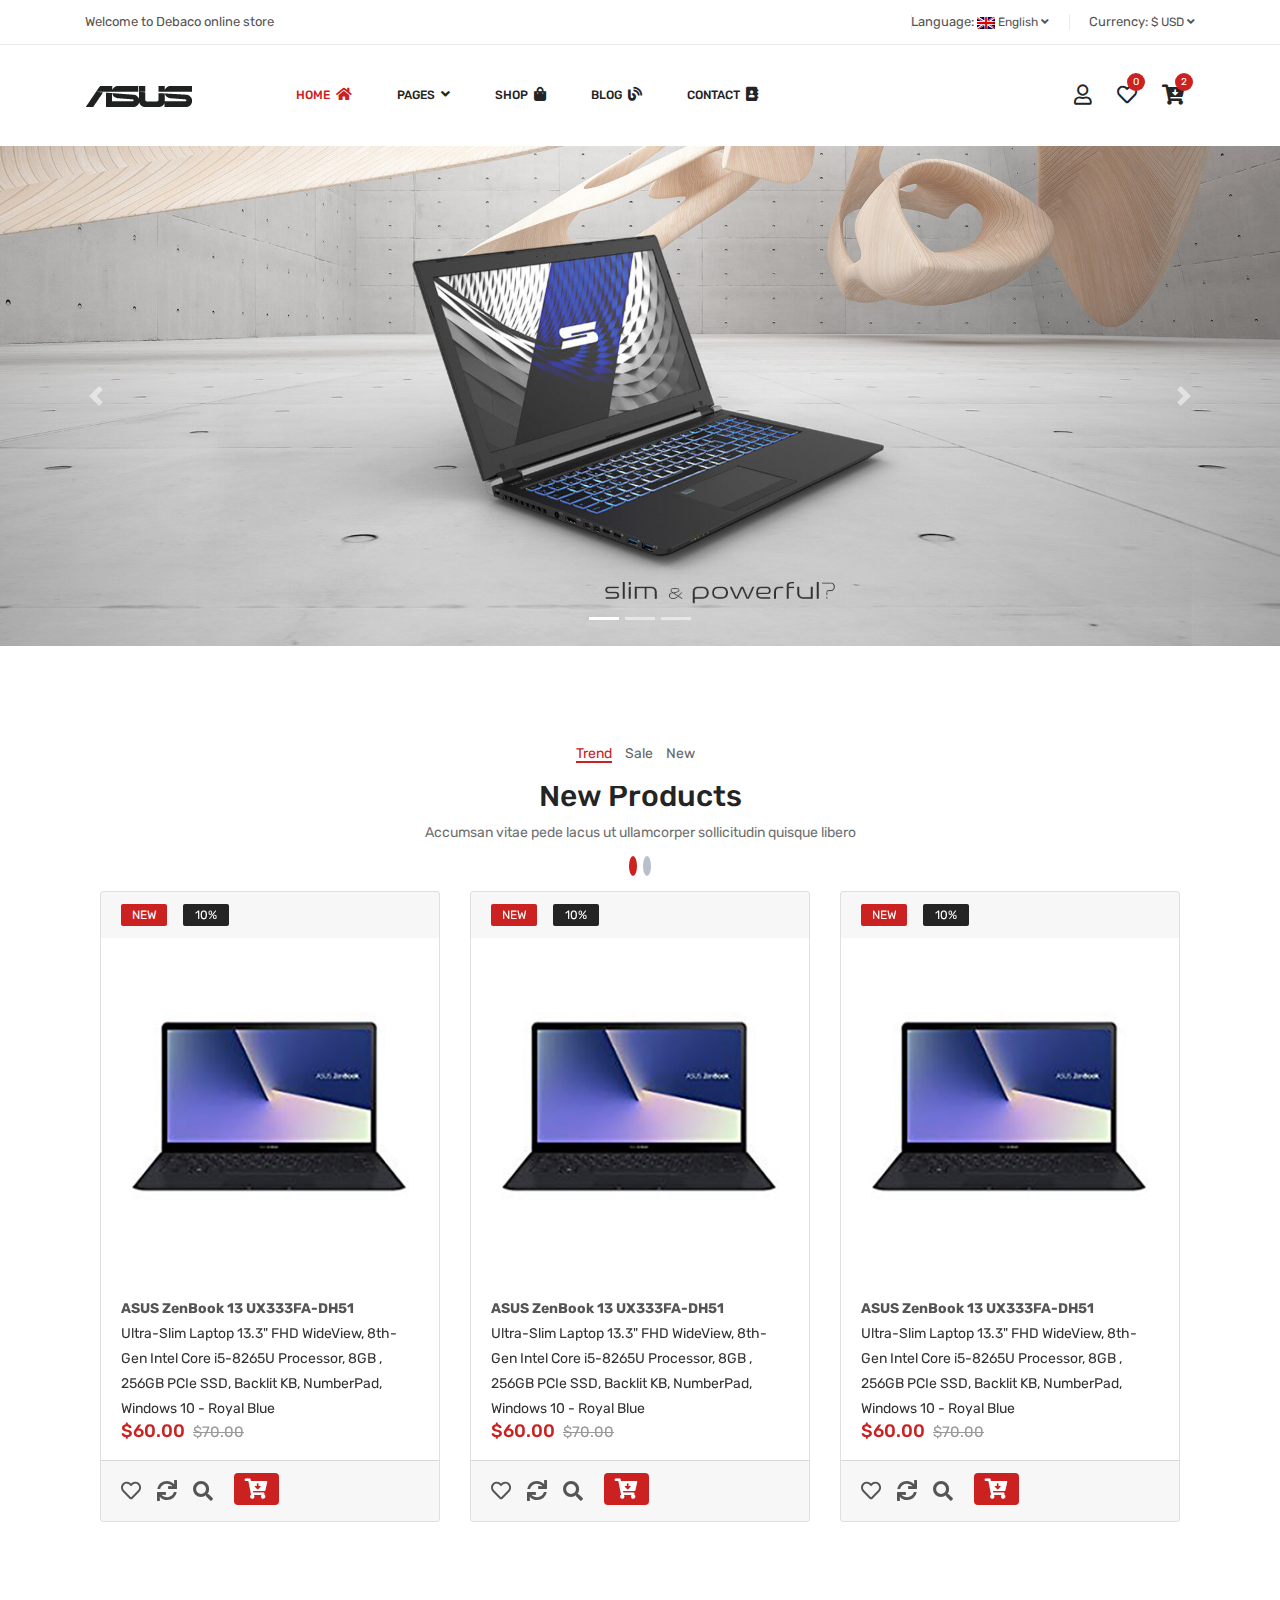
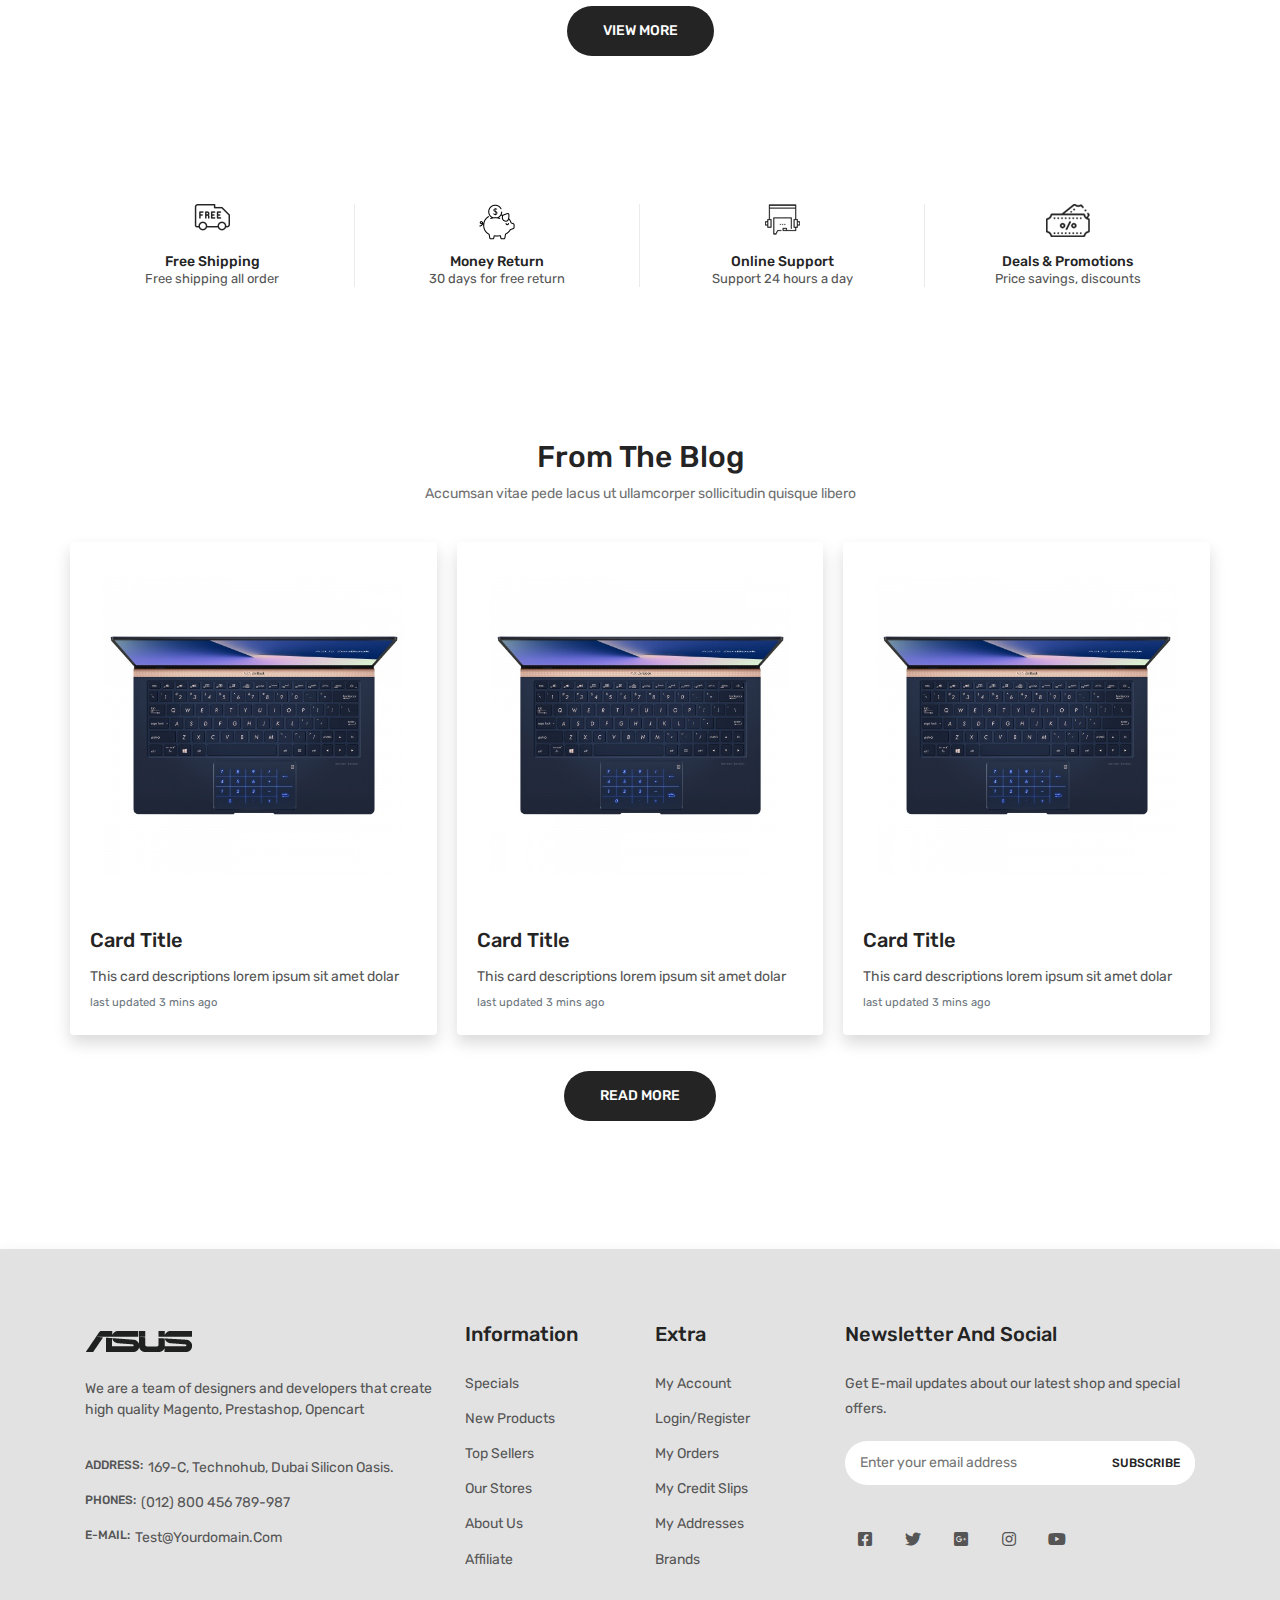
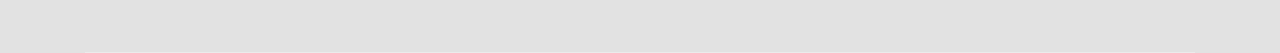
==== index.html @ c9b7e2a7 "app js seliqeye saldim" ====
<!doctype html>
<html lang="en">

<head>
  <!-- Required meta tags -->
  <meta charset="utf-8">
  <meta name="viewport" content="width=device-width, initial-scale=1, shrink-to-fit=no">

  <!-- Google fonts include -->
  <link href="https://fonts.googleapis.com/css?family=Rubik:300,300i,400,400i,700,900" rel="stylesheet">
  <!-- fontawasome -->
  <link rel="stylesheet" href="https://use.fontawesome.com/releases/v5.8.1/css/all.css">
  <!-- Bootstrap CSS -->
  <link rel="stylesheet" href="https://stackpath.bootstrapcdn.com/bootstrap/4.3.1/css/bootstrap.min.css">
  <link rel="stylesheet" href="assets/Animated-Tabs-anitabs/css/anitabs.css">
  <link type="text/css" rel="stylesheet" href="assets/plugin_product_slider/css/lightslider.css" />
  <link type="text/css" rel="stylesheet" href="css/animate.css" />
  <!-- <link type="text/css" rel="stylesheet" href="assets/plugin_product_slider/css/lightslider.min.css" /> -->


  <link rel="stylesheet" href="css/b4productslide.css">
  <link rel="stylesheet" href="css/temp.css">
  <link rel="stylesheet" href="css/style.css">
  <!--[if lt IE 9]>
      <script src="//oss.maxcdn.com/html5shiv/3.7.2/html5shiv.min.js"></script>
      <script src="//oss.maxcdn.com/respond/1.4.2/respond.min.js"></script>
      <![endif]-->
  <title>Laptop</title>
</head>

<body>

  <!-- #region header -->
  <header class="header-area">

    <div class="main-header  d-none  d-lg-block">
      <!-- #region header top start -->
      <div class="header-top ">
        <div class="container">
          <div class="row align-items-center">
            <div class="col-lg-6">
              <div class="welcome-message">
                <p>Welcome to Debaco online store</p>
              </div>
            </div>
            <div class="col-lg-6 text-right">
              <div class="header-top-settings">
                <ul class="nav align-items-center justify-content-end">
                  <li class="language">
                    <span>Language:</span>
                    <img src="assets/img/icon/en.png" alt="flag"> English
                    <i class="fa fa-angle-down"></i>
                    <ul class="dropdown-list">
                      <li><a href="#"><img src="assets/img/icon/en.png" alt="flag"> english</a></li>
                      <li><a href="#"><img src="assets/img/icon/fr.png" alt="flag"> french</a></li>
                    </ul>
                  </li>
                  <li class="curreny-wrap">
                    <span>Currency:</span>
                    $ USD
                    <i class="fa fa-angle-down"></i>
                    <ul class="dropdown-list curreny-list">
                      <li><a href="#">$ usd</a></li>
                      <li><a href="#"> € EURO</a></li>
                    </ul>
                  </li>
                </ul>
              </div>
            </div>
          </div>
        </div>
      </div>
      <!-- #endregion header top end -->

      <!--#region desktop navbar -->
      <div style="z-index:99999;" class="header-main-area  sticky">
        <div class="container">
          <div class="row align-items-center">
            <!-- start logo area -->
            <div class="col-lg-2">
              <div class="logo">
                <a href="index.html">
                  <img src="assets/img/logo/logo.png" alt="">
                </a>
              </div>
            </div>
            <!-- start logo area -->

            <!-- main menu area start -->
            <!-- nav bar -->
            <div class="col-lg-7">
              <div class="main-menu-area">
                <div class="main-menu">
                  <!-- main menu navbar start -->
                  <nav class="desktop-menu">
                    <ul>
                      <li class="active animated bounce delay-1s"><a href="index.html">Home <i
                            class="fa fa-home"></i></a></li>
                      <li class="static "><a href="#">Pages <i class="fa fa-angle-down"></i></a>
                        <ul class="dropdown">
                          <li><a href="cart.html">Cart</a></li>
                          <li><a href="checkout.html">Checkout</a></li>
                          <li><a href="wishlist.html">Wishlist</a></li>
                        </ul>
                      </li>
                      <li class="static "><a href="products.html">Shop <i class="fas fa-shopping-bag"></i></a></li>
                      <li class="static"><a href="index.html">Blog <i class="fa fa-blog"></i></a></li>
                      <li class="static"><a href="index.html">Contact <i class="fas fa-address-book"></i></a></li>
                      
                    </ul>
                  </nav>
                  <!-- main menu navbar end -->
                </div>
              </div>
            </div>
            <!-- nav bar -->
            <!-- main menu area end -->

            <!-- mini cart area start                   user cart wishlist-->
            <div class="col-lg-3 ">
              <div class="header-configure-wrapper">
                <div class="header-configure-area">
                  <ul class="nav justify-content-end">
                    <!-- <li> <a href="#" class="offcanvas-btn"> <i class="lnr lnr-magnifier"></i></a></li> -->
                    <li class="user-hover">
                      <a href="#">
                        <i class="far fa-user"></i>
                      </a>
                      <ul class="dropdown-list">
                        <li><a href="login-register.html">login</a></li>
                        <li><a href="login-register.html">register</a></li>
                        <li><a href="my-account.html">my account</a></li>
                      </ul>
                    </li>
                    <li>
                      <a href="wishlist.html">
                        <i class="far fa-heart"></i>
                        <div class="notification">0</div>
                      </a>
                    </li>
                    <li>
                      <a href="#" data-toggle="modal" data-target="#MiniCard" class="minicart-btn">
                        <i class="fa fa-cart-arrow-down"></i>
                        <div class="notification">2</div>
                      </a>
                    </li>
                  </ul>
                </div>
              </div>
            </div>
            <!-- mini cart area end -->
          </div>
        </div>
      </div>
      <!--#endregion desktop navbar -->
    </div>


    <!--#region mobile navbar responsive -->

    <div class="mobile-header d-lg-none  d-md-block fixed-top">
      <!--mobile header top start -->
      <div class="row align-items-center">
        <div class="col-12 col-sm-12 col-md-12">
          <div class="mobile-main-header">
            <div class="col-6 col-sm-6 col-md-6 mobile-logo">
              <a href="index.html">
                <img src="assets/img/logo/logo.png" alt="Brand Logo">
              </a>
            </div>
            <!-- nav bar -->
            <div id="nav" class="col-12 col-sm-12 col-md-12  pos-a ">
              <div class="main-menu-area">
                <!-- main menu navbar start -->
                <nav class="m-menu">
                  <ul>
                    <li class="active">
                      <div class="row">
                        <div class="col-6 col-sm-6 col-md-6 text-right"><a href="index.html">Home</a></div>
                        <div class="col-6 col-sm-6 col-md-6"><a href="index.html"><i class="fa fa-home"></i></a></div>
                      </div>
                    </li>
                    <li class="static">
                      <div class="row">
                        <div class="col-6 col-sm-6 col-md-6 text-right"><a href="products.html">Shop</a></div>
                        <div class="col-6 col-sm-6 col-md-6"><a href="products.html"><i
                              class="fas fa-shopping-bag"></i></a></div>
                      </div>
                    </li>
                    <li class="static">
                      <div class="row">
                        <div class="col-6 col-sm-6 col-md-6 text-right"><a href="index.html">Blog</a></div>
                        <div class="col-6 col-sm-6 col-md-6"><a href="index.html"><i class="fa fa-blog"></i></a></div>
                      </div>
                    </li>
                    <li class="static">
                      <div class="row">
                        <div class="col-6 col-sm-6 col-md-6 text-right"><a href="index.html">Contact</a></div>
                        <div class="col-6 col-sm-6 col-md-6"><a href="index.html"><i
                              class="fas fa-address-book"></i></a></div>
                      </div>
                    </li>
                    
                  </ul>
                </nav>
                <!-- main menu navbar end -->
              </div>
            </div>
            <!-- nav bar -->
            <!-- main menu area end -->
            <div class="col-6 col-sm-6 col-md-6  justify-content-end mobile-menu-toggler">
              <div class="mini-cart-wrap user-hover">
                <a href="#">
                  <i class="far fa-user"></i>
                </a>
                <ul class="dropdown-list">
                  <li><a href="login-register.html">login</a></li>
                  <li><a href="login-register.html">register</a></li>
                  <li><a href="my-account.html">my account</a></li>
                </ul>
              </div>
              <div class="mini-cart-wrap">
                <a href="wishlist.html">
                  <i class="far fa-heart"></i>
                  <div class="notification">0</div>
                </a>
              </div>
              <div class="mini-cart-wrap">
                <a href="#" data-toggle="modal" data-target="#MiniCard" class="minicart-btn">
                  <i class="fa fa-cart-arrow-down"></i>
                  <div class="notification">2</div>
                </a>
              </div>
              <div class="mobile-menu-btn">
                <div class="bars">
                  <i class="fas fa-bars"></i>
                </div>
              </div>
            </div>
          </div>
        </div>
      </div>
      <!-- mobile header top start -->
    </div>

    <!-- #endregion mobile responsive -->

    <!-- #region Mini Card modal -->
    <div class="modal right fade " id="MiniCard" tabindex="-1" role="dialog" aria-labelledby="myModalLabel2">
      <div class="modal-dialog" role="document">
        <div class="modal-content">

          <div class="modal-header">
            <button type="button" class="close" data-dismiss="modal" aria-label="Close"><span
                aria-hidden="true">&times;</span></button>
          </div>

          <div class="modal-body pt-5 pr-4">
            <div class="minicart-content-box">
              <div class="minicart-item-wrapper">
                <ul>
                  <li class="minicart-item">
                    <div class="minicart-thumb">
                      <a href="product-details.html">
                        <img src="assets/img/product/mini.jpg" alt="product">
                      </a>
                    </div>
                    <div class="minicart-content">
                      <h3 class="product-name">
                        <a href="product-details.html">Dozen White Botanical </a>
                      </h3>
                      <p>
                        <span class="cart-quantity">1 <strong>×</strong></span>
                        <span class="cart-price">$100.00</span>
                      </p>
                    </div>
                    <button class="minicart-remove"><span aria-hidden="true">×</span></button>
                  </li>
                  <li class="minicart-item">
                    <div class="minicart-thumb">
                      <a href="product-details.html">
                        <img src="assets/img/product/mini.jpg" alt="product">
                      </a>
                    </div>
                    <div class="minicart-content">
                      <h3 class="product-name">
                        <a href="product-details.html">Dozen White Botanical </a>
                      </h3>
                      <p>
                        <span class="cart-quantity">1 <strong>×</strong></span>
                        <span class="cart-price">$80.00</span>
                      </p>
                    </div>
                    <button class="minicart-remove"><span aria-hidden="true">×</span></button>
                  </li>
                </ul>
              </div>

              <div class="minicart-pricing-box">
                <ul>
                  <li>
                    <span>sub-total</span>
                    <span><strong>$300.00</strong></span>
                  </li>
                  <li>
                    <span>Eco Tax (-2.00)</span>
                    <span><strong>$10.00</strong></span>
                  </li>
                  <li>
                    <span>VAT (20%)</span>
                    <span><strong>$60.00</strong></span>
                  </li>
                  <li class="total">
                    <span>total</span>
                    <span><strong>$370.00</strong></span>
                  </li>
                </ul>
              </div>

              <div class="minicart-button">
                <a href="cart.html"><i class="fa fa-shopping-cart"></i> view cart</a>
                <a href="cart.html"><i class="fa fa-share"></i> checkout</a>
              </div>
            </div>
          </div>

        </div><!-- modal-content -->
      </div>
    </div>
    <!-- #endregion -->

  </header>
  <!-- #endregion header -->

  <!-- #region main wrapper start -->
  <main>

    <!--#region slider area start -->
    <section class="slider-area">
      <div id="carouselExampleIndicators" class="carousel slide" data-ride="carousel">
        <ol class="carousel-indicators">
          <li data-target="#carouselExampleIndicators" data-slide-to="0" class="active"></li>
          <li data-target="#carouselExampleIndicators" data-slide-to="1"></li>
          <li data-target="#carouselExampleIndicators" data-slide-to="2"></li>
        </ol>
        <div class="carousel-inner">
          <div class=" carousel-item active">
            <img class="img-fluid" src="assets/img/slider/s5.jpg" alt="Laptop">
           
          </div>
          <div class=" carousel-item ">
            <img class="img-fluid" src="assets/img/slider/sr.jpg" alt="Laptop">
           
          </div>
          <div class=" carousel-item">
            <img class="img-fluid" src="assets/img/slider/s23.jpg" alt="Laptop">
            
          </div>
        </div>
        <a class="carousel-control-prev" href="#carouselExampleIndicators" role="button" data-slide="prev">
          <span class="carousel-control-prev-icon" aria-hidden="true"></span>
          <span class="sr-only">Previous</span>
        </a>
        <a class="carousel-control-next" href="#carouselExampleIndicators" role="button" data-slide="next">
          <span class="carousel-control-next-icon" aria-hidden="true"></span>
          <span class="sr-only">Next</span>
        </a>
      </div>
    </section>
    <!--#endregion slider area end -->
   
    <!-- #region banner -->
     <section> 
      
    </section> 
    <!-- endregion banner -->
   
    <!-- section slider -->
     <section>
       
     </section>
    <!-- section slider -->
    
    <!-- #region tab section new trend sales -->
    <section class="section-space pb-0">
      <div class="tabs js-tabs">
        <div class="tabs-nav js-tabs-nav text-center" id="example">
          <ul class="tabs-nav__list">
            <li class="tabs-nav__item js-tabs-item active">
              <a class="tabs-nav__link js-tabs-link" href="#tab-1">Trend</a>
            </li>
            <li class="tabs-nav__item js-tabs-item">
              <a class="tabs-nav__link js-tabs-link" href="#tab-2">Sale</a>
            </li>
            <li class="tabs-nav__item js-tabs-item">
              <a class="tabs-nav__link js-tabs-link" href="#tab-3">New</a>
            </li>
          </ul>
          <span class="tabs-nav__drag js-tabs-drag"></span>
        </div>
        <div class="tabs-content js-tabs-wrap">
          <div class="tab js-tabs-content active" id="tab-1">
            <!--#region trend trending product area start -->
            <section>
              <div class="container cta-100 ">
                <div class="container">
                  <div class="row">
                    <div class="col-12">
                      <div class="section-title text-center mb-5">
                        <h2>New Products</h2>
                        <p>Accumsan vitae pede lacus ut ullamcorper sollicitudin quisque libero</p>
                      </div>
                    </div>
                  </div>
                  <div class="row blog mb-4">
                    <div class="col-md-12">
                      <div id="blogCarousel" class="carousel slide container-blog" data-ride="carousel">
                        <ol class="carousel-indicators">
                          <li data-target="#blogCarousel" data-slide-to="0" class="active"></li>
                          <li data-target="#blogCarousel" data-slide-to="1"></li>
                        </ol>
                        <!-- Carousel items -->
                        <div class="carousel-inner">
                          <div class="carousel-item active">
                            <div class="row">
                              <!-- #region product single  -->
                              <div class="col-lg-4 col-md-6 mb-4">
                                <div class="card h-100">
                                  <div class="card-header border-0 d-flex">
                                    <div class="product-label new mr-3">
                                      <span>new</span>
                                    </div>
                                    <div class="product-label discount">
                                      <span>10%</span>
                                    </div>
                                  </div>
                                  <a href="product-details">
                                    <img src="assets/img/product/large.jpg" alt="laptop" class="card-img-top">
                                  </a>
                                  <div class="card-body">
                                    <div class="product-caption card-text">
                                      <p class="product-name font-weight-bold">
                                        <a href="product-details.html">ASUS ZenBook 13 UX333FA-DH51</a>
                                      </p>
                                      <p class="product-name d-none  d-md-block">
                                        Ultra-Slim Laptop 13.3" FHD WideView, 8th-Gen Intel Core i5-8265U
                                        Processor, 8GB , 256GB PCIe SSD, Backlit KB, NumberPad, Windows 10 -
                                        Royal Blue
                                      </p>
                                      <div class="price-box">
                                        <span class="price-regular">$60.00</span>
                                        <span class="price-old"><del>$70.00</del></span>
                                      </div>
                                    </div>
                                  </div>
                                  <div class="card-footer">
                                    <div class="pro-btns d-flex">
                                      <div class="wish mr-3">
                                        <a href="#"><i class="far  fa-heart"></i></a>
                                      </div>
                                      <div class="compare-prod mr-3">
                                        <a href="#" data-target=".compare" class="minicart-btn openBtn">
                                          <i class="fas fa-sync"></i>
                                        </a>
                                        <a href="#"></a>
                                      </div>
                                      <div class="quickView d-none  d-md-block mr-3">
                                        <a class="showModal open-qv" href="#" data-toggle="modal"
                                          data-target=".quickViewModal"><i class="fas fa-search"></i></a>
                                      </div>
                                      <div class="add-to-card">
                                        <a href="#" data-toggle="modal" data-target="#MiniCard"
                                          class="minicart-btn open-card btn btn-cart2">
                                          <i class="fa fa-cart-arrow-down"></i>
                                        </a>
                                      </div>
                                    </div>
                                  </div>
                                </div>
                              </div>
                              <!-- #endregion product single  -->
                              <!-- #region product single  -->
                              <div class="col-lg-4 col-md-6 mb-4">
                                <div class="card h-100">
                                  <div class="card-header border-0 d-flex">
                                    <div class="product-label new mr-3">
                                      <span>new</span>
                                    </div>
                                    <div class="product-label discount">
                                      <span>10%</span>
                                    </div>
                                  </div>
                                  <a href="product-details">
                                    <img src="assets/img/product/large.jpg" alt="laptop" class="card-img-top">
                                  </a>
                                  <div class="card-body">
                                    <div class="product-caption card-text">
                                      <p class="product-name font-weight-bold">
                                        <a href="product-details.html">ASUS ZenBook 13 UX333FA-DH51</a>
                                      </p>
                                      <p class="product-name d-none  d-md-block">
                                        Ultra-Slim Laptop 13.3" FHD WideView, 8th-Gen Intel Core i5-8265U
                                        Processor, 8GB , 256GB PCIe SSD, Backlit KB, NumberPad, Windows 10 -
                                        Royal Blue
                                      </p>
                                      <div class="price-box">
                                        <span class="price-regular">$60.00</span>
                                        <span class="price-old"><del>$70.00</del></span>
                                      </div>
                                    </div>
                                  </div>
                                  <div class="card-footer">
                                    <div class="pro-btns d-flex">
                                      <div class="wish mr-3">
                                        <a href="#"><i class="far  fa-heart"></i></a>
                                      </div>
                                      <div class="compare-prod mr-3">
                                        <a href="#" data-target=".compare" class="minicart-btn openBtn">
                                          <i class="fas fa-sync"></i>
                                        </a>
                                        <a href="#"></a>
                                      </div>
                                      <div class="quickView d-none  d-md-block mr-3">
                                        <a class="showModal open-qv" href="#" data-toggle="modal"
                                          data-target=".quickViewModal"><i class="fas fa-search"></i></a>
                                      </div>
                                      <div class="add-to-card">
                                        <a href="#" data-toggle="modal" data-target="#MiniCard"
                                          class="minicart-btn open-card btn btn-cart2">
                                          <i class="fa fa-cart-arrow-down"></i>
                                        </a>
                                      </div>
                                    </div>
                                  </div>
                                </div>
                              </div>
                              <!-- #endregion product single  -->
                              <!-- #region product single  -->
                              <div class="col-lg-4 col-md-6 mb-4">
                                <div class="card h-100">
                                  <div class="card-header border-0 d-flex">
                                    <div class="product-label new mr-3">
                                      <span>new</span>
                                    </div>
                                    <div class="product-label discount">
                                      <span>10%</span>
                                    </div>
                                  </div>
                                  <a href="product-details">
                                    <img src="assets/img/product/large.jpg" alt="laptop" class="card-img-top">
                                  </a>
                                  <div class="card-body">
                                    <div class="product-caption card-text">
                                      <p class="product-name font-weight-bold">
                                        <a href="product-details.html">ASUS ZenBook 13 UX333FA-DH51</a>
                                      </p>
                                      <p class="product-name d-none  d-md-block">
                                        Ultra-Slim Laptop 13.3" FHD WideView, 8th-Gen Intel Core i5-8265U
                                        Processor, 8GB , 256GB PCIe SSD, Backlit KB, NumberPad, Windows 10 -
                                        Royal Blue
                                      </p>
                                      <div class="price-box">
                                        <span class="price-regular">$60.00</span>
                                        <span class="price-old"><del>$70.00</del></span>
                                      </div>
                                    </div>
                                  </div>
                                  <div class="card-footer">
                                    <div class="pro-btns d-flex">
                                      <div class="wish mr-3">
                                        <a href="#"><i class="far  fa-heart"></i></a>
                                      </div>
                                      <div class="compare-prod mr-3">
                                        <a href="#" data-target=".compare" class="minicart-btn openBtn">
                                          <i class="fas fa-sync"></i>
                                        </a>
                                        <a href="#"></a>
                                      </div>
                                      <div class="quickView d-none  d-md-block mr-3">
                                        <a class="showModal open-qv" href="#" data-toggle="modal"
                                          data-target=".quickViewModal"><i class="fas fa-search"></i></a>
                                      </div>
                                      <div class="add-to-card">
                                        <a href="#" data-toggle="modal" data-target="#MiniCard"
                                          class="minicart-btn open-card btn btn-cart2">
                                          <i class="fa fa-cart-arrow-down"></i>
                                        </a>
                                      </div>
                                    </div>
                                  </div>
                                </div>
                              </div>
                              <!-- #endregion product single  -->
                            </div>
                            <!--.row-->
                          </div>
                          <!--.item-->
                          <div class="carousel-item ">
                            <div class="row">
                              <!-- #region product single  -->
                              <div class="col-lg-4 col-md-6 mb-4">
                                <div class="card h-100">
                                  <div class="card-header border-0 d-flex">
                                    <div class="product-label new mr-3">
                                      <span>new</span>
                                    </div>
                                    <div class="product-label discount">
                                      <span>10%</span>
                                    </div>
                                  </div>
                                  <a href="product-details">
                                    <img src="assets/img/product/large.jpg" alt="laptop" class="card-img-top">
                                  </a>
                                  <div class="card-body">
                                    <div class="product-caption card-text">
                                      <p class="product-name font-weight-bold">
                                        <a href="product-details.html">ASUS ZenBook 13 UX333FA-DH51</a>
                                      </p>
                                      <p class="product-name d-none  d-md-block">
                                        Ultra-Slim Laptop 13.3" FHD WideView, 8th-Gen Intel Core i5-8265U
                                        Processor, 8GB , 256GB PCIe SSD, Backlit KB, NumberPad, Windows 10 -
                                        Royal Blue
                                      </p>
                                      <div class="price-box">
                                        <span class="price-regular">$60.00</span>
                                        <span class="price-old"><del>$70.00</del></span>
                                      </div>
                                    </div>
                                  </div>
                                  <div class="card-footer">
                                    <div class="pro-btns d-flex">
                                      <div class="wish mr-3">
                                        <a href="#"><i class="far  fa-heart"></i></a>
                                      </div>
                                      <div class="compare-prod mr-3">
                                        <a href="#" data-target=".compare" class="minicart-btn openBtn">
                                          <i class="fas fa-sync"></i>
                                        </a>
                                        <a href="#"></a>
                                      </div>
                                      <div class="quickView d-none  d-md-block mr-3">
                                        <a class="showModal open-qv" href="#" data-toggle="modal"
                                          data-target=".quickViewModal"><i class="fas fa-search"></i></a>
                                      </div>
                                      <div class="add-to-card">
                                        <a href="#" data-toggle="modal" data-target="#MiniCard"
                                          class="minicart-btn open-card btn btn-cart2">
                                          <i class="fa fa-cart-arrow-down"></i>
                                        </a>
                                      </div>
                                    </div>
                                  </div>
                                </div>
                              </div>
                              <!-- #endregion product single  -->
                              <!-- #region product single  -->
                              <div class="col-lg-4 col-md-6 mb-4">
                                <div class="card h-100">
                                  <div class="card-header border-0 d-flex">
                                    <div class="product-label new mr-3">
                                      <span>new</span>
                                    </div>
                                    <div class="product-label discount">
                                      <span>10%</span>
                                    </div>
                                  </div>
                                  <a href="product-details">
                                    <img src="assets/img/product/large.jpg" alt="laptop" class="card-img-top">
                                  </a>
                                  <div class="card-body">
                                    <div class="product-caption card-text">
                                      <p class="product-name font-weight-bold">
                                        <a href="product-details.html">ASUS ZenBook 13 UX333FA-DH51</a>
                                      </p>
                                      <p class="product-name d-none  d-md-block">
                                        Ultra-Slim Laptop 13.3" FHD WideView, 8th-Gen Intel Core i5-8265U
                                        Processor, 8GB , 256GB PCIe SSD, Backlit KB, NumberPad, Windows 10 -
                                        Royal Blue
                                      </p>
                                      <div class="price-box">
                                        <span class="price-regular">$60.00</span>
                                        <span class="price-old"><del>$70.00</del></span>
                                      </div>
                                    </div>
                                  </div>
                                  <div class="card-footer">
                                    <div class="pro-btns d-flex">
                                      <div class="wish mr-3">
                                        <a href="#"><i class="far  fa-heart"></i></a>
                                      </div>
                                      <div class="compare-prod mr-3">
                                        <a href="#" data-target=".compare" class="minicart-btn openBtn">
                                          <i class="fas fa-sync"></i>
                                        </a>
                                        <a href="#"></a>
                                      </div>
                                      <div class="quickView d-none  d-md-block mr-3">
                                        <a class="showModal open-qv" href="#" data-toggle="modal"
                                          data-target=".quickViewModal"><i class="fas fa-search"></i></a>
                                      </div>
                                      <div class="add-to-card">
                                        <a href="#" data-toggle="modal" data-target="#MiniCard"
                                          class="minicart-btn open-card btn btn-cart2">
                                          <i class="fa fa-cart-arrow-down"></i>
                                        </a>
                                      </div>
                                    </div>
                                  </div>
                                </div>
                              </div>
                              <!-- #endregion product single  -->
                              <!-- #region product single  -->
                              <div class="col-lg-4 col-md-6 mb-4">
                                <div class="card h-100">
                                  <div class="card-header border-0 d-flex">
                                    <div class="product-label new mr-3">
                                      <span>new</span>
                                    </div>
                                    <div class="product-label discount">
                                      <span>10%</span>
                                    </div>
                                  </div>
                                  <a href="product-details">
                                    <img src="assets/img/product/large.jpg" alt="laptop" class="card-img-top">
                                  </a>
                                  <div class="card-body">
                                    <div class="product-caption card-text">
                                      <p class="product-name font-weight-bold">
                                        <a href="product-details.html">ASUS ZenBook 13 UX333FA-DH51</a>
                                      </p>
                                      <p class="product-name d-none  d-md-block">
                                        Ultra-Slim Laptop 13.3" FHD WideView, 8th-Gen Intel Core i5-8265U
                                        Processor, 8GB , 256GB PCIe SSD, Backlit KB, NumberPad, Windows 10 -
                                        Royal Blue
                                      </p>
                                      <div class="price-box">
                                        <span class="price-regular">$60.00</span>
                                        <span class="price-old"><del>$70.00</del></span>
                                      </div>
                                    </div>
                                  </div>
                                  <div class="card-footer">
                                    <div class="pro-btns d-flex">
                                      <div class="wish mr-3">
                                        <a href="#"><i class="far  fa-heart"></i></a>
                                      </div>
                                      <div class="compare-prod mr-3">
                                        <a href="#" data-target=".compare" class="minicart-btn openBtn">
                                          <i class="fas fa-sync"></i>
                                        </a>
                                        <a href="#"></a>
                                      </div>
                                      <div class="quickView d-none  d-md-block mr-3">
                                        <a class="showModal open-qv" href="#" data-toggle="modal"
                                          data-target=".quickViewModal"><i class="fas fa-search"></i></a>
                                      </div>
                                      <div class="add-to-card">
                                        <a href="#" data-toggle="modal" data-target="#MiniCard"
                                          class="minicart-btn open-card btn btn-cart2">
                                          <i class="fa fa-cart-arrow-down"></i>
                                        </a>
                                      </div>
                                    </div>
                                  </div>
                                </div>
                              </div>
                              <!-- #endregion product single  -->
                            </div>
                            <!--.row-->
                          </div>
                          <!--.item-->
                        </div>
                        <!--.carousel-inner-->
                      </div>
                      <!--.Carousel-->
                    </div>
                  </div>
                  <div class="row justify-content-center  mb-5">
                    <a href="products.html" class="btn-hero" tabindex="0">view more</a>
                  </div>
                </div>
              </div>
            </section>
            <!-- #endregion trend  product area start -->
          </div>
          <div class="tab js-tabs-content" id="tab-2">
            <!--#region SALE product area start -->
            <section>
              <div class="container cta-100 ">
                <div class="container">
                  <div class="row">
                    <div class="col-12">
                      <div class="section-title text-center mb-5">
                        <h2>New Products</h2>
                        <p>Accumsan vitae pede lacus ut ullamcorper sollicitudin quisque libero</p>
                      </div>
                    </div>
                  </div>
                  <div class="row">
                      <!-- #region product single  -->
                      <div class="col-lg-4 col-md-6 mb-4">
                        <div class="card h-100">
                          <div class="card-header border-0 d-flex">
                            <div class="product-label new mr-3">
                              <span>new</span>
                            </div>
                            <div class="product-label discount">
                              <span>10%</span>
                            </div>
                          </div>
                          <a href="product-details">
                            <img src="assets/img/product/large.jpg" alt="laptop" class="card-img-top">
                          </a>
                          <div class="card-body">
                            <div class="product-caption card-text">
                              <p class="product-name font-weight-bold">
                                <a href="product-details.html">ASUS ZenBook 13 UX333FA-DH51</a>
                              </p>
                              <p class="product-name d-none  d-md-block">
                                Ultra-Slim Laptop 13.3" FHD WideView, 8th-Gen Intel Core i5-8265U
                                Processor, 8GB , 256GB PCIe SSD, Backlit KB, NumberPad, Windows 10 -
                                Royal Blue
                              </p>
                              <div class="price-box">
                                <span class="price-regular">$60.00</span>
                                <span class="price-old"><del>$70.00</del></span>
                              </div>
                            </div>
                          </div>
                          <div class="card-footer">
                            <div class="pro-btns d-flex">
                              <div class="wish mr-3">
                                <a href="#"><i class="far  fa-heart"></i></a>
                              </div>
                              <div class="compare-prod mr-3">
                                <a href="#" data-target=".compare" class="minicart-btn openBtn">
                                  <i class="fas fa-sync"></i>
                                </a>
                                <a href="#"></a>
                              </div>
                              <div class="quickView d-none  d-md-block mr-3">
                                <a class="showModal open-qv" href="#" data-toggle="modal"
                                  data-target=".quickViewModal"><i class="fas fa-search"></i></a>
                              </div>
                              <div class="add-to-card">
                                <a href="#" data-toggle="modal" data-target="#MiniCard"
                                  class="minicart-btn open-card btn btn-cart2">
                                  <i class="fa fa-cart-arrow-down"></i>
                                </a>
                              </div>
                            </div>
                          </div>
                        </div>
                      </div>
                      <!-- #endregion product single  -->
                      <!-- #region product single  -->
                      <div class="col-lg-4 col-md-6 mb-4">
                        <div class="card h-100">
                          <div class="card-header border-0 d-flex">
                            <div class="product-label new mr-3">
                              <span>new</span>
                            </div>
                            <div class="product-label discount">
                              <span>10%</span>
                            </div>
                          </div>
                          <a href="product-details">
                            <img src="assets/img/product/large.jpg" alt="laptop" class="card-img-top">
                          </a>
                          <div class="card-body">
                            <div class="product-caption card-text">
                              <p class="product-name font-weight-bold">
                                <a href="product-details.html">ASUS ZenBook 13 UX333FA-DH51</a>
                              </p>
                              <p class="product-name d-none  d-md-block">
                                Ultra-Slim Laptop 13.3" FHD WideView, 8th-Gen Intel Core i5-8265U
                                Processor, 8GB , 256GB PCIe SSD, Backlit KB, NumberPad, Windows 10 -
                                Royal Blue
                              </p>
                              <div class="price-box">
                                <span class="price-regular">$60.00</span>
                                <span class="price-old"><del>$70.00</del></span>
                              </div>
                            </div>
                          </div>
                          <div class="card-footer">
                            <div class="pro-btns d-flex">
                              <div class="wish mr-3">
                                <a href="#"><i class="far  fa-heart"></i></a>
                              </div>
                              <div class="compare-prod mr-3">
                                <a href="#" data-target=".compare" class="minicart-btn openBtn">
                                  <i class="fas fa-sync"></i>
                                </a>
                                <a href="#"></a>
                              </div>
                              <div class="quickView d-none  d-md-block mr-3">
                                <a class="showModal open-qv" href="#" data-toggle="modal"
                                  data-target=".quickViewModal"><i class="fas fa-search"></i></a>
                              </div>
                              <div class="add-to-card">
                                <a href="#" data-toggle="modal" data-target="#MiniCard"
                                  class="minicart-btn open-card btn btn-cart2">
                                  <i class="fa fa-cart-arrow-down"></i>
                                </a>
                              </div>
                            </div>
                          </div>
                        </div>
                      </div>
                      <!-- #endregion product single  -->
                      <!-- #region product single  -->
                      <div class="col-lg-4 col-md-6 mb-4">
                        <div class="card h-100">
                          <div class="card-header border-0 d-flex">
                            <div class="product-label new mr-3">
                              <span>new</span>
                            </div>
                            <div class="product-label discount">
                              <span>10%</span>
                            </div>
                          </div>
                          <a href="product-details">
                            <img src="assets/img/product/large.jpg" alt="laptop" class="card-img-top">
                          </a>
                          <div class="card-body">
                            <div class="product-caption card-text">
                              <p class="product-name font-weight-bold">
                                <a href="product-details.html">ASUS ZenBook 13 UX333FA-DH51</a>
                              </p>
                              <p class="product-name d-none  d-md-block">
                                Ultra-Slim Laptop 13.3" FHD WideView, 8th-Gen Intel Core i5-8265U
                                Processor, 8GB , 256GB PCIe SSD, Backlit KB, NumberPad, Windows 10 -
                                Royal Blue
                              </p>
                              <div class="price-box">
                                <span class="price-regular">$60.00</span>
                                <span class="price-old"><del>$70.00</del></span>
                              </div>
                            </div>
                          </div>
                          <div class="card-footer">
                            <div class="pro-btns d-flex">
                              <div class="wish mr-3">
                                <a href="#"><i class="far  fa-heart"></i></a>
                              </div>
                              <div class="compare-prod mr-3">
                                <a href="#" data-target=".compare" class="minicart-btn openBtn">
                                  <i class="fas fa-sync"></i>
                                </a>
                                <a href="#"></a>
                              </div>
                              <div class="quickView d-none  d-md-block mr-3">
                                <a class="showModal open-qv" href="#" data-toggle="modal"
                                  data-target=".quickViewModal"><i class="fas fa-search"></i></a>
                              </div>
                              <div class="add-to-card">
                                <a href="#" data-toggle="modal" data-target="#MiniCard"
                                  class="minicart-btn open-card btn btn-cart2">
                                  <i class="fa fa-cart-arrow-down"></i>
                                </a>
                              </div>
                            </div>
                          </div>
                        </div>
                      </div>
                      <!-- #endregion product single  -->
                    </div>
                    <div class="row justify-content-center mt-5  mb-5">
                      <a href="products.html" class="btn-hero" tabindex="0">view more</a>
                    </div>
                </div>
              </div>
            </section>
            <!-- #endregion SALE product area start -->
          </div>
          <div class="tab js-tabs-content" id="tab-3">
            <!-- NEW product area start -->
            <section>
              <div class="container cta-100 ">
                <div class="container">
                  <div class="row">
                    <div class="col-12">
                      <div class="section-title text-center mb-5">
                        <h2>New Products</h2>
                        <p>Accumsan vitae pede lacus ut ullamcorper sollicitudin quisque libero</p>
                      </div>
                    </div>
                  </div>
                  <div class="row">
                      <!-- #region product single  -->
                      <div class="col-lg-4 col-md-6 mb-4">
                        <div class="card h-100">
                          <div class="card-header border-0 d-flex">
                            <div class="product-label new mr-3">
                              <span>new</span>
                            </div>
                            <div class="product-label discount">
                              <span>10%</span>
                            </div>
                          </div>
                          <a href="product-details">
                            <img src="assets/img/product/large.jpg" alt="laptop" class="card-img-top">
                          </a>
                          <div class="card-body">
                            <div class="product-caption card-text">
                              <p class="product-name font-weight-bold">
                                <a href="product-details.html">ASUS ZenBook 13 UX333FA-DH51</a>
                              </p>
                              <p class="product-name d-none  d-md-block">
                                Ultra-Slim Laptop 13.3" FHD WideView, 8th-Gen Intel Core i5-8265U
                                Processor, 8GB , 256GB PCIe SSD, Backlit KB, NumberPad, Windows 10 -
                                Royal Blue
                              </p>
                              <div class="price-box">
                                <span class="price-regular">$60.00</span>
                                <span class="price-old"><del>$70.00</del></span>
                              </div>
                            </div>
                          </div>
                          <div class="card-footer">
                            <div class="pro-btns d-flex">
                              <div class="wish mr-3">
                                <a href="#"><i class="far  fa-heart"></i></a>
                              </div>
                              <div class="compare-prod mr-3">
                                <a href="#" data-target=".compare" class="minicart-btn openBtn">
                                  <i class="fas fa-sync"></i>
                                </a>
                                <a href="#"></a>
                              </div>
                              <div class="quickView d-none  d-md-block mr-3">
                                <a class="showModal open-qv" href="#" data-toggle="modal"
                                  data-target=".quickViewModal"><i class="fas fa-search"></i></a>
                              </div>
                              <div class="add-to-card">
                                <a href="#" data-toggle="modal" data-target="#MiniCard"
                                  class="minicart-btn open-card btn btn-cart2">
                                  <i class="fa fa-cart-arrow-down"></i>
                                </a>
                              </div>
                            </div>
                          </div>
                        </div>
                      </div>
                      <!-- #endregion product single  -->
                      <!-- #region product single  -->
                      <div class="col-lg-4 col-md-6 mb-4">
                        <div class="card h-100">
                          <div class="card-header border-0 d-flex">
                            <div class="product-label new mr-3">
                              <span>new</span>
                            </div>
                            <div class="product-label discount">
                              <span>10%</span>
                            </div>
                          </div>
                          <a href="product-details">
                            <img src="assets/img/product/large.jpg" alt="laptop" class="card-img-top">
                          </a>
                          <div class="card-body">
                            <div class="product-caption card-text">
                              <p class="product-name font-weight-bold">
                                <a href="product-details.html">ASUS ZenBook 13 UX333FA-DH51</a>
                              </p>
                              <p class="product-name d-none  d-md-block">
                                Ultra-Slim Laptop 13.3" FHD WideView, 8th-Gen Intel Core i5-8265U
                                Processor, 8GB , 256GB PCIe SSD, Backlit KB, NumberPad, Windows 10 -
                                Royal Blue
                              </p>
                              <div class="price-box">
                                <span class="price-regular">$60.00</span>
                                <span class="price-old"><del>$70.00</del></span>
                              </div>
                            </div>
                          </div>
                          <div class="card-footer">
                            <div class="pro-btns d-flex">
                              <div class="wish mr-3">
                                <a href="#"><i class="far  fa-heart"></i></a>
                              </div>
                              <div class="compare-prod mr-3">
                                <a href="#" data-target=".compare" class="minicart-btn openBtn">
                                  <i class="fas fa-sync"></i>
                                </a>
                                <a href="#"></a>
                              </div>
                              <div class="quickView d-none  d-md-block mr-3">
                                <a class="showModal open-qv" href="#" data-toggle="modal"
                                  data-target=".quickViewModal"><i class="fas fa-search"></i></a>
                              </div>
                              <div class="add-to-card">
                                <a href="#" data-toggle="modal" data-target="#MiniCard"
                                  class="minicart-btn open-card btn btn-cart2">
                                  <i class="fa fa-cart-arrow-down"></i>
                                </a>
                              </div>
                            </div>
                          </div>
                        </div>
                      </div>
                      <!-- #endregion product single  -->
                      <!-- #region product single  -->
                      <div class="col-lg-4 col-md-6 mb-4">
                        <div class="card h-100">
                          <div class="card-header border-0 d-flex">
                            <div class="product-label new mr-3">
                              <span>new</span>
                            </div>
                            <div class="product-label discount">
                              <span>10%</span>
                            </div>
                          </div>
                          <a href="product-details">
                            <img src="assets/img/product/large.jpg" alt="laptop" class="card-img-top">
                          </a>
                          <div class="card-body">
                            <div class="product-caption card-text">
                              <p class="product-name font-weight-bold">
                                <a href="product-details.html">ASUS ZenBook 13 UX333FA-DH51</a>
                              </p>
                              <p class="product-name d-none  d-md-block">
                                Ultra-Slim Laptop 13.3" FHD WideView, 8th-Gen Intel Core i5-8265U
                                Processor, 8GB , 256GB PCIe SSD, Backlit KB, NumberPad, Windows 10 -
                                Royal Blue
                              </p>
                              <div class="price-box">
                                <span class="price-regular">$60.00</span>
                                <span class="price-old"><del>$70.00</del></span>
                              </div>
                            </div>
                          </div>
                          <div class="card-footer">
                            <div class="pro-btns d-flex">
                              <div class="wish mr-3">
                                <a href="#"><i class="far  fa-heart"></i></a>
                              </div>
                              <div class="compare-prod mr-3">
                                <a href="#" data-target=".compare" class="minicart-btn openBtn">
                                  <i class="fas fa-sync"></i>
                                </a>
                                <a href="#"></a>
                              </div>
                              <div class="quickView d-none  d-md-block mr-3">
                                <a class="showModal open-qv" href="#" data-toggle="modal"
                                  data-target=".quickViewModal"><i class="fas fa-search"></i></a>
                              </div>
                              <div class="add-to-card">
                                <a href="#" data-toggle="modal" data-target="#MiniCard"
                                  class="minicart-btn open-card btn btn-cart2">
                                  <i class="fa fa-cart-arrow-down"></i>
                                </a>
                              </div>
                            </div>
                          </div>
                        </div>
                      </div>
                      <!-- #endregion product single  -->
                    </div>
                    <div class="row justify-content-center mt-5  mb-5">
                      <a href="products.html" class="btn-hero" tabindex="0">view more</a>
                    </div>
                </div>
              </div>
            </section>
            <!-- NEW product area start -->
          </div>
        </div>
      </div>
      <!-- #region Quick view modal start -->
      <div class="modal section-space fade quickViewModal" tabindex="-1" role="dialog"
        aria-labelledby="myLargeModalLabel" aria-hidden="true">
        <div style="max-width: 1520px;" class="modal-dialog modal-lg">
          <div class="modal-content p-5">
            <div class="modal-header border-0">
              <button type="button" class="close" data-dismiss="modal" aria-label="Close">
                <span aria-hidden="true">&times;</span>
              </button>
            </div>
            <div class="modal-body">
              <div class="container-fluid">
                <div class="row">
                  <!-- Quick view product slider -->
                  <div class="col-lg-6">
                    <ul id="imageGallery">
                      <li data-thumb="assets/img/product/ASUS_ZenBook_13_UX333/az131.jpg"
                        data-src="assets/img/product/ASUS_ZenBook_13_UX333/az131.jpg">
                        <img src="assets/img/product/ASUS_ZenBook_13_UX333/az131.jpg" alt="laptop">
                      </li>
                      <li data-thumb="assets/img/product/ASUS_ZenBook_13_UX333/az132.jpg"
                        data-src="assets/img/product/ASUS_ZenBook_13_UX333/az132l.jpg">
                        <img src="assets/img/product/ASUS_ZenBook_13_UX333/az132l.jpg" alt="laptop">
                      </li>
                      <li data-thumb="assets/img/product/ASUS_ZenBook_13_UX333/az133.jpg"
                        data-src="assets/img/product/ASUS_ZenBook_13_UX333/az133l.jpg">
                        <img src="assets/img/product/ASUS_ZenBook_13_UX333/az133l.jpg" alt="laptop">
                      </li>
                    </ul>
                  </div>
                  <!-- Quick view product slider -->
                  <!-- Quick view Product Details -->
                  <div class="col-lg-5">
                    <div class="product-details-des quick-details">
                      <div class="manufacturer-name">
                        <a href="product-details.html">HasTech</a>
                      </div>
                      <h3 class="product-name pt-3 pb-3">ASUS ZenBook 13 UX333FA-DH51</h3>
                      <h3 class="product-name pt-3 pb-3">
                        Ultra-Slim Laptop 13.3" FHD WideView, 8th-Gen Intel Core i5-8265U Processor,
                        8GB , 256GB PCIe SSD, Backlit KB, NumberPad, Windows 10 - Royal Blue

                      </h3>
                      <ul>

                        <li style="list-style: disc;">
                          <p class="pro-desc">13.3-Inch wide-view Full-HD nano-edge bezel display
                            with a 95% screen-to-body ratio</p>
                        </li>
                        <li style="list-style: disc;">
                          <p class="pro-desc">Exclusive dual-function touchpad: a touchpad with
                            switchable numeric keypad</p>
                        </li style="list-style: disc;">
                        <li style="list-style: disc;">
                          <p class="pro-desc">Exclusive ErgoLift design, optimized cooling system
                            and enhanced audio performance</p>
                        </li>
                        <li style="list-style: disc;">
                          <p class="pro-desc">Latest 8th generation Intel Core i5-8265U Quad Core
                            Processor</p>
                        </li>
                        <li style="list-style: disc;">
                          <p class="pro-desc">Fast storage and memory featuring 256GB PCIe NVMe
                            SSD with 8GB LPDDR3 RAM</p>
                        </li>
                        <li style="list-style: disc;">
                          <p class="pro-desc">Built-in IR camera for facial recognition sign in
                            with Windows Hello</p>
                        </li>
                        <li style="list-style: disc;">
                          <p class="pro-desc">DMI/USB Type C, Gigabit-class 802.11ac Wi-Fi,
                            Bluetooth 5.0 and Micro SD card reader</p>
                        </li>
                        <li style="list-style: disc;">
                          <p class="pro-desc">Sleek and lightweight at 2.6 lbs for comfortable
                            portability</p>
                        </li>
                        <li style="list-style: disc;">
                          <p class="pro-desc">TPM Security and MIL-STD 810G military standard for
                            reliability and durability</p>
                        </li>
                        <li style="list-style: disc;">
                          <p class="pro-desc">Carry sleeve and USB3.0 to RJ45 cable included</p>
                        </li>
                      </ul>
                    </div>
                  </div>
                  <!-- Quick view Product Details -->
                </div>
              </div>
            </div>
            <div class="modal-footer">
              <div class="price-box">
                <span class="price-regular">$70.00</span>
                <span class="price-old"><del>$90.00</del></span>
              </div>
              <div class="quantity-cart-box d-flex align-items-center">
                <div class="action_link">
                  <!-- <a class="btn btn-cart2" href="#">Add to cart</a> -->
                  <a style="background-color: #555;" href="product-details.html" class="minicart-btn  btn btn-cart2">
                    Product Details More
                  </a>
                  <a href="card.html" class="minicart-btn  btn btn-cart2">
                    Add to cart
                  </a>
                </div>
              </div>
              <div class="useful-links">
                <a href="#" data-target=".compare" class="minicart-btn">
                  <i class="fas fa-sync"></i>compare
                </a>
                <!-- <a href="#" data-toggle="tooltip" title="" data-original-title="Compare"><i
                  class="fas fa-sync"></i>compare</a> -->
                <a href="#" data-toggle="tooltip" title="" data-original-title="Wishlist"><i
                    class="far fa-heart"></i>wishlist</a>
              </div>
            </div>
          </div>
        </div>
      </div>
      <!-- #endregion  Quick view modal end -->
      <!-- <div class="animated bounce delay-2s">Example</div> -->
    </section>
    <!-- #endregion tab section new trend sales -->
   

    <!-- #region service policy start -->
    <section class="service-policy-area section-space ">
      <div class="container">
        <div class="row">
          <div class="col-md-3 col-sm-6">
            <!-- start policy single item -->
            <div class="service-policy-item">
              <div class="icons">
                <img src="assets/img/icon/free_shipping.png" alt="">
              </div>
              <h5>free shipping</h5>
              <p>Free shipping all order</p>
            </div>
            <!-- end policy single item -->
          </div>
          <div class="col-md-3 col-sm-6">
            <!-- start policy single item -->
            <div class="service-policy-item">
              <div class="icons">
                <img src="assets/img/icon/money_back.png" alt="">
              </div>
              <h5>Money Return</h5>
              <p>30 days for free return</p>
            </div>
            <!-- end policy single item -->
          </div>
          <div class="col-md-3 col-sm-6">
            <!-- start policy single item -->
            <div class="service-policy-item">
              <div class="icons">
                <img src="assets/img/icon/support247.png" alt="">
              </div>
              <h5>Online Support</h5>
              <p>Support 24 hours a day</p>
            </div>
            <!-- end policy single item -->
          </div>
          <div class="col-md-3 col-sm-6">
            <!-- start policy single item -->
            <div class="service-policy-item">
              <div class="icons">
                <img src="assets/img/icon/promotions.png" alt="">
              </div>
              <h5>Deals & Promotions</h5>
              <p>Price savings, discounts</p>
            </div>
            <!-- end policy single item -->
          </div>
        </div>
      </div>
    </section>
    <!--#endregion service policy end -->

    
    <!-- #region blog -->
    <section class="section-space" >
      <div class="container">
        <!-- #region section title -->
        <div class="row">
          <div class="col-12">
            <div class="section-title text-center">
              <h2>From The Blog</h2>
              <p>Accumsan vitae pede lacus ut ullamcorper sollicitudin quisque libero</p>
            </div>
          </div>
        </div>
        <!-- #endregion section title -->

        <!-- #region section content -->
        <div class="row">
          <div class="card-columns">
            <!-- #region blog single card -->
            <div class="card shadow border-0">
              <img src="assets/img/product/ASUS_ZenBook_13_UX333/az133l.jpg" alt="Card image cap">
              <div class="card-body">
                <h5 class="card-title">Card Title</h5>
                <p class="card-text">This card descriptions lorem ipsum sit amet dolar </p>
                <p class="card-text"><small class="text-muted">last updated 3 mins ago</small></p>
              </div>
            </div>
            <!-- #endregion blog single card -->

            <!-- #region blog single card -->
            <div class="card shadow border-0">
              <img src="assets/img/product/ASUS_ZenBook_13_UX333/az133l.jpg" alt="Card image cap">
              <div class="card-body">
                <h5 class="card-title">Card Title</h5>
                <p class="card-text">This card descriptions lorem ipsum sit amet dolar </p>
                <p class="card-text"><small class="text-muted">last updated 3 mins ago</small></p>
              </div>
            </div>
            <!-- #endregion blog single card -->

            <!-- #region blog single card -->
            <div class="card shadow border-0">
              <img src="assets/img/product/ASUS_ZenBook_13_UX333/az133l.jpg" alt="Card image cap">
              <div class="card-body">
                <h5 class="card-title">Card Title</h5>
                <p class="card-text">This card descriptions lorem ipsum sit amet dolar </p>
                <p class="card-text"><small class="text-muted">last updated 3 mins ago</small></p>
              </div>
            </div>
            <!-- #endregion blog single card -->
          </div>
        </div>
        <!-- #endregion section content -->

        <!-- #region section button readmore -->
        <div class="row justify-content-center mt-4 mb-5">
          <a href="blog.html" class="btn-hero" tabindex="0">read more</a>
        </div>
        <!-- #endregion section button readmore -->

      </div>
    </section>
    <!-- #endregion blog -->


  </main>
  <!--#endregion main wrapper start -->

  <!--  #region footer -->
  <footer style="background-color: rgb(15, 14, 14,0.1234);" class="footer-wrapper shadow  common-bg">

    <!-- footer widget area start -->
    <div class="footer-widget-area">
        <div class="container">
            <div class="footer-widget-inner section-space">
                <div class="row mbn-30">
                    <!-- footer widget item start -->
                    <div class="col-lg-4 col-md-6 col-sm-6">
                        <div class="footer-widget-item mb-30">
                            <div class="footer-widget-logo">
                                <a href="index.html">
                                    <img src="assets/img/logo/logo.png" alt="">
                                </a>
                            </div>
                            <ul class="footer-widget-body">
                                <li class="widget-text">We are a team of designers and developers that create high quality Magento, Prestashop, Opencart</li>
                                <li class="address">
                                    <em>address:</em>
                                    169-C, Technohub, Dubai Silicon Oasis.
                                </li>
                                <li class="phone">
                                    <em>phones:</em>
                                    <a href="tel:(012)800456789-987">(012) 800 456 789-987</a>
                                </li>
                                <li class="email">
                                    <em>e-mail:</em>
                                    <a href="mailto:test@yourdomain.com">test@yourdomain.com</a>
                                </li>
                            </ul>
                        </div>
                    </div>
                    <!-- footer widget item end -->

                    <!-- footer widget item start -->
                    <div class="col-lg-2 col-md-6 col-sm-6">
                        <div class="footer-widget-item mb-30">
                            <div class="footer-widget-title">
                                <h5>information</h5>
                            </div>
                            <ul class="footer-widget-body">
                                <li><a href="#">Specials</a></li>
                                <li><a href="#">New products</a></li>
                                <li><a href="#">Top sellers</a></li>
                                <li><a href="#">Our stores</a></li>
                                <li><a href="#">About us</a></li>
                                <li><a href="#">Affiliate</a></li>
                            </ul>
                        </div>
                    </div>
                    <!-- footer widget item end -->

                    <!-- footer widget item start -->
                    <div class="col-lg-2 col-md-6 col-sm-6">
                        <div class="footer-widget-item mb-30">
                            <div class="footer-widget-title">
                                <h5>extra</h5>
                            </div>
                            <ul class="footer-widget-body">
                                <li><a href="my-account.html">my account</a></li>
                                <li><a href="login-register.html">login/register</a></li>
                                <li><a href="#">my orders</a></li>
                                <li><a href="#">my credit slips</a></li>
                                <li><a href="#">my addresses</a></li>
                                <li><a href="#">brands</a></li>
                            </ul>
                        </div>
                    </div>
                    <!-- footer widget item end -->

                    <!-- footer widget item start -->
                    <div class="col-lg-4 col-md-6 col-sm-6 ">
                        <div class="footer-widget-item mb-30">
                            <div class="footer-widget-title">
                                <h5>newsletter and social</h5>
                            </div>
                            <div class="footer-widget-body">
                                <!-- newsletter area start -->
                                <div class="newsletter-inner">
                                    <p>Get E-mail updates about our latest shop and special offers.</p>
                                    <form id="mc-form" novalidate="true">
                                        <input type="email" class="news-field" id="mc-email" autocomplete="off" placeholder="Enter your email address" name="EMAIL">
                                        <button class="news-btn border-0" id="mc-submit">Subscribe</button>
                                    </form>
                                    <!-- mailchimp-alerts Start -->
                                    <div class="mailchimp-alerts">
                                        <div class="mailchimp-submitting"></div><!-- mailchimp-submitting end -->
                                        <div class="mailchimp-success"></div><!-- mailchimp-success end -->
                                        <div class="mailchimp-error"></div><!-- mailchimp-error end -->
                                    </div>
                                    <!-- mailchimp-alerts end -->
                                </div>
                                <!-- newsletter area start -->

                                <!-- footer widget social link start -->
                                <div class="footer-social-link">
                                    <a href="#" class="facebook" data-toggle="tooltip" title="" data-original-title="Facebook"><i class="fab fa-facebook-square"></i></a>
                                    <a href="#" class="twitter" data-toggle="tooltip" title="" data-original-title="Twitter"><i class="fab fa-twitter"></i></a>
                                    <a href="#" class="google" data-toggle="tooltip" title="" data-original-title="Google plus"><i class="fab fa-google-plus-square"></i></a>
                                    <a href="#" class="instagram" data-toggle="tooltip" title="" data-original-title="Instagram"><i class="fab fa-instagram"></i></a>
                                    <a href="#" class="youtube" data-toggle="tooltip" title="" data-original-title="Youtube"><i class="fab fa-youtube"></i></a>
                                </div>
                                <!-- footer widget social link end -->
                            </div>
                        </div>
                    </div>
                    <!-- footer widget item end -->
                </div>
            </div>
        </div>
    </div>
    <!-- footer widget area end -->

    

</footer>
  <!--  #endregion footer -->
  <!-- main end -->
  <!-- Optional JavaScript -->
  <!-- jQuery first, then Popper.js, then Bootstrap JS -->
  <script src="https://code.jquery.com/jquery-3.4.0.slim.min.js"></script>
  <script src="https://cdnjs.cloudflare.com/ajax/libs/popper.js/1.14.7/umd/popper.min.js"></script>
  <script src="https://stackpath.bootstrapcdn.com/bootstrap/4.3.1/js/bootstrap.min.js"></script>
  <script src="assets/plugin_product_slider/js/lightslider.js"></script>
  <script src="assets/Animated-Tabs-anitabs/js/anitabs.js"></script>

  <!-- <script src="assets/plugin_product_slider/js/lightslider.min.js"></script> -->
  <script src="js/app.js"></script>
</body>

</html>
---- assets/Animated-Tabs-anitabs/css/anitabs.css ----
@charset "utf-8";



.tabs-nav {
    margin: 15px 0 5px;
    position: relative;
    z-index: 1;
    font: bold 16px/1;
}

.tabs-nav__item {
    margin: 0 10px 15px 0;
    display: inline-block;
    vertical-align: top;
}

.tabs-nav__item.active .tabs-nav__link {
    color: #CC2121;
}

/* active tab */
.tabs-nav__link {
    height: 20px;
    color: #666;
    text-decoration: none;
    -webkit-transition: linear 0.2s;
    -ms-transition: linear 0.2s;
    transition: linear 0.2s;
    font-size: 14px * 2;
}

.tabs-nav__drag {
    margin: 20px 0 0;
    position: absolute;
    border-bottom: 2px solid #CC2121;
}

/* drag */
.tabs-nav__drag.active {
    -webkit-transition-timing-function: linear;
    -ms-transition-timing-function: linear;
    transition-timing-function: linear;
}

.tabs-content {
    margin: 0 0 20px;
    position: relative;
    overflow: hidden;
    font: 14px/1.5;
    color: #333;
}

/* change overflow to visible if you need */
.tabs-content .tabs-content {
    margin: 0;
}

.tabs-content .tabs-nav {
    font-size: 20px;
}

.tab {
    width: 100%;
    position: absolute;
    top: 0;
    left: 0;
    opacity: 0;
    -webkit-transition-timing-function: linear;
    -ms-transition-timing-function: linear;
    transition-timing-function: linear;
}

.tab.active {
    position: relative;
    opacity: 1;
}

.tab.slide {
    display: none;
    opacity: 1;
}

.tab.slide.active {
    display: block;
}

.tab.slide.moved {
    display: block;
}


/* animation for "slide" type from animated.css library */
@-webkit-keyframes slideInLeft {
    from {
        -webkit-transform: translate3d(-100%, 0, 0);
        transform: translate3d(-100%, 0, 0);
        visibility: visible;
    }

    to {
        -webkit-transform: translate3d(0, 0, 0);
        transform: translate3d(0, 0, 0);
    }
}

@keyframes slideInLeft {
    from {
        -webkit-transform: translate3d(-100%, 0, 0);
        transform: translate3d(-100%, 0, 0);
        visibility: visible;
    }

    to {
        -webkit-transform: translate3d(0, 0, 0);
        transform: translate3d(0, 0, 0);
    }
}

.slideInLeft {
    -webkit-animation-name: slideInLeft;
    animation-name: slideInLeft;
}

@-webkit-keyframes slideInRight {
    from {
        -webkit-transform: translate3d(100%, 0, 0);
        transform: translate3d(100%, 0, 0);
        visibility: visible;
    }

    to {
        -webkit-transform: translate3d(0, 0, 0);
        transform: translate3d(0, 0, 0);
    }
}

@keyframes slideInRight {
    from {
        -webkit-transform: translate3d(100%, 0, 0);
        transform: translate3d(100%, 0, 0);
        visibility: visible;
    }

    to {
        -webkit-transform: translate3d(0, 0, 0);
        transform: translate3d(0, 0, 0);
    }
}

.slideInRight {
    -webkit-animation-name: slideInRight;
    animation-name: slideInRight;
}

@-webkit-keyframes slideOutLeft {
    from {
        -webkit-transform: translate3d(0, 0, 0);
        transform: translate3d(0, 0, 0);
    }

    to {
        visibility: hidden;
        -webkit-transform: translate3d(-100%, 0, 0);
        transform: translate3d(-100%, 0, 0);
    }
}

@keyframes slideOutLeft {
    from {
        -webkit-transform: translate3d(0, 0, 0);
        transform: translate3d(0, 0, 0);
    }

    to {
        visibility: hidden;
        -webkit-transform: translate3d(-100%, 0, 0);
        transform: translate3d(-100%, 0, 0);
    }
}

.slideOutLeft {
    -webkit-animation-name: slideOutLeft;
    animation-name: slideOutLeft;
}

@-webkit-keyframes slideOutRight {
    from {
        -webkit-transform: translate3d(0, 0, 0);
        transform: translate3d(0, 0, 0);
    }

    to {
        visibility: hidden;
        -webkit-transform: translate3d(100%, 0, 0);
        transform: translate3d(100%, 0, 0);
    }
}

@keyframes slideOutRight {
    from {
        -webkit-transform: translate3d(0, 0, 0);
        transform: translate3d(0, 0, 0);
    }

    to {
        visibility: hidden;
        -webkit-transform: translate3d(100%, 0, 0);
        transform: translate3d(100%, 0, 0);
    }
}

.slideOutRight {
    -webkit-animation-name: slideOutRight;
    animation-name: slideOutRight;
}
---- assets/plugin_product_slider/css/lightslider.css ----
/*! lightslider - v1.1.6 - 2016-10-25
* https://github.com/sachinchoolur/lightslider
* Copyright (c) 2016 Sachin N; Licensed MIT */
/*! lightslider - v1.1.3 - 2015-04-14
* https://github.com/sachinchoolur/lightslider
* Copyright (c) 2015 Sachin N; Licensed MIT */
/** /!!! core css Should not edit !!!/**/ 

.lSSlideOuter {
    overflow: hidden;
    -webkit-touch-callout: none;
    -webkit-user-select: none;
    -khtml-user-select: none;
    -moz-user-select: none;
    -ms-user-select: none;
    user-select: none
}
.lightSlider:before, .lightSlider:after {
    content: " ";
    display: table;
}
.lightSlider {
    overflow: hidden;
    margin: 0;
}
.lSSlideWrapper {
    max-width: 100%;
    overflow: hidden;
    position: relative;
}
.lSSlideWrapper > .lightSlider:after {
    clear: both;
}
.lSSlideWrapper .lSSlide {
    -webkit-transform: translate(0px, 0px);
    -ms-transform: translate(0px, 0px);
    transform: translate(0px, 0px);
    -webkit-transition: all 1s;
    -webkit-transition-property: -webkit-transform,height;
    -moz-transition-property: -moz-transform,height;
    transition-property: transform,height;
    -webkit-transition-duration: inherit !important;
    transition-duration: inherit !important;
    -webkit-transition-timing-function: inherit !important;
    transition-timing-function: inherit !important;
}
.lSSlideWrapper .lSFade {
    position: relative;
}
.lSSlideWrapper .lSFade > * {
    position: absolute !important;
    top: 0;
    left: 0;
    z-index: 9;
    margin-right: 0;
    width: 100%;
}
.lSSlideWrapper.usingCss .lSFade > * {
    opacity: 0;
    -webkit-transition-delay: 0s;
    transition-delay: 0s;
    -webkit-transition-duration: inherit !important;
    transition-duration: inherit !important;
    -webkit-transition-property: opacity;
    transition-property: opacity;
    -webkit-transition-timing-function: inherit !important;
    transition-timing-function: inherit !important;
}
.lSSlideWrapper .lSFade > *.active {
    z-index: 10;
}
.lSSlideWrapper.usingCss .lSFade > *.active {
    opacity: 1;
}
/** /!!! End of core css Should not edit !!!/**/

/* Pager */
.lSSlideOuter .lSPager.lSpg {
    margin: 10px 0 0;
    padding: 0;
    text-align: center;
}
.lSSlideOuter .lSPager.lSpg > li {
    cursor: pointer;
    display: inline-block;
    padding: 0 5px;
}
.lSSlideOuter .lSPager.lSpg > li a {
    background-color: #222222;
    border-radius: 30px;
    display: inline-block;
    height: 8px;
    overflow: hidden;
    text-indent: -999em;
    width: 8px;
    position: relative;
    z-index: 99;
    -webkit-transition: all 0.5s linear 0s;
    transition: all 0.5s linear 0s;
}
.lSSlideOuter .lSPager.lSpg > li:hover a, .lSSlideOuter .lSPager.lSpg > li.active a {
    background-color: #428bca;
}
.lSSlideOuter .media {
    opacity: 0.8;
}
.lSSlideOuter .media.active {
    opacity: 1;
}
/* End of pager */

/** Gallery */
.lSSlideOuter .lSPager.lSGallery {
    list-style: none outside none;
    padding-left: 0;
    margin: 0;
    overflow: hidden;
    transform: translate3d(0px, 0px, 0px);
    -moz-transform: translate3d(0px, 0px, 0px);
    -ms-transform: translate3d(0px, 0px, 0px);
    -webkit-transform: translate3d(0px, 0px, 0px);
    -o-transform: translate3d(0px, 0px, 0px);
    -webkit-transition-property: -webkit-transform;
    -moz-transition-property: -moz-transform;
    -webkit-touch-callout: none;
    -webkit-user-select: none;
    -khtml-user-select: none;
    -moz-user-select: none;
    -ms-user-select: none;
    user-select: none;
}
.lSSlideOuter .lSPager.lSGallery li {
    overflow: hidden;
    -webkit-transition: border-radius 0.12s linear 0s 0.35s linear 0s;
    transition: border-radius 0.12s linear 0s 0.35s linear 0s;
}
.lSSlideOuter .lSPager.lSGallery li.active, .lSSlideOuter .lSPager.lSGallery li:hover {
    border-radius: 5px;
}
.lSSlideOuter .lSPager.lSGallery img {
    display: block;
    height: auto;
    max-width: 100%;
}
.lSSlideOuter .lSPager.lSGallery:before, .lSSlideOuter .lSPager.lSGallery:after {
    content: " ";
    display: table;
}
.lSSlideOuter .lSPager.lSGallery:after {
    clear: both;
}
/* End of Gallery*/

/* slider actions */
.lSAction > a {
    width: 32px;
    display: block;
    top: 50%;
    height: 32px;
    cursor: pointer;
    position: absolute;
    z-index: 99;
    margin-top: -16px;
    opacity: 1;
    -webkit-transition: opacity 0.35s linear 0s;
    transition: opacity 0.35s linear 0s;
    
    text-align: center;
    border: solid 1px gray;
    border-radius: 68%;
    
    padding-top: 2.1px;
    padding-right: 1px;
}
.lSAction > a:hover {
    opacity: 1;
}
.lSAction > .lSPrev {
    background-position: 0 0;
    left: 10px;
}
.lSAction > .lSNext {
    background-position: -32px 0;
    right: 10px;
}
.lSAction > a.disabled {
    pointer-events: none;
}
.cS-hidden {
    height: 1px;
    opacity: 0;
    filter: alpha(opacity=0);
    overflow: hidden;
}


/* vertical */
.lSSlideOuter.vertical {
    position: relative;
}
.lSSlideOuter.vertical.noPager {
    padding-right: 0px !important;
}
.lSSlideOuter.vertical .lSGallery {
    position: absolute !important;
    right: 0;
    top: 0;
}
.lSSlideOuter.vertical .lightSlider > * {
    width: 100% !important;
    max-width: none !important;
}

/* vertical controlls */
.lSSlideOuter.vertical .lSAction > a {
    left: 50%;
    margin-left: -14px;
    margin-top: 0;
}
.lSSlideOuter.vertical .lSAction > .lSNext {
    background-position: 31px -31px;
    bottom: 10px;
    top: auto;
}
.lSSlideOuter.vertical .lSAction > .lSPrev {
    background-position: 0 -31px;
    bottom: auto;
    top: 10px;
}
/* vertical */


/* Rtl */
.lSSlideOuter.lSrtl {
    direction: rtl;
}
.lSSlideOuter .lightSlider, .lSSlideOuter .lSPager {
    padding-left: 0;
    list-style: none outside none;
}
.lSSlideOuter.lSrtl .lightSlider, .lSSlideOuter.lSrtl .lSPager {
    padding-right: 0;
}
.lSSlideOuter .lightSlider > *,  .lSSlideOuter .lSGallery li {
    float: left;
}
.lSSlideOuter.lSrtl .lightSlider > *,  .lSSlideOuter.lSrtl .lSGallery li {
    float: right !important;
}
/* Rtl */

@-webkit-keyframes rightEnd {
    0% {
        left: 0;
    }

    50% {
        left: -15px;
    }

    100% {
        left: 0;
    }
}
@keyframes rightEnd {
    0% {
        left: 0;
    }

    50% {
        left: -15px;
    }

    100% {
        left: 0;
    }
}
@-webkit-keyframes topEnd {
    0% {
        top: 0;
    }

    50% {
        top: -15px;
    }

    100% {
        top: 0;
    }
}
@keyframes topEnd {
    0% {
        top: 0;
    }

    50% {
        top: -15px;
    }

    100% {
        top: 0;
    }
}
@-webkit-keyframes leftEnd {
    0% {
        left: 0;
    }

    50% {
        left: 15px;
    }

    100% {
        left: 0;
    }
}
@keyframes leftEnd {
    0% {
        left: 0;
    }

    50% {
        left: 15px;
    }

    100% {
        left: 0;
    }
}
@-webkit-keyframes bottomEnd {
    0% {
        bottom: 0;
    }

    50% {
        bottom: -15px;
    }

    100% {
        bottom: 0;
    }
}
@keyframes bottomEnd {
    0% {
        bottom: 0;
    }

    50% {
        bottom: -15px;
    }

    100% {
        bottom: 0;
    }
}
.lSSlideOuter .rightEnd {
    -webkit-animation: rightEnd 0.3s;
    animation: rightEnd 0.3s;
    position: relative;
}
.lSSlideOuter .leftEnd {
    -webkit-animation: leftEnd 0.3s;
    animation: leftEnd 0.3s;
    position: relative;
}
.lSSlideOuter.vertical .rightEnd {
    -webkit-animation: topEnd 0.3s;
    animation: topEnd 0.3s;
    position: relative;
}
.lSSlideOuter.vertical .leftEnd {
    -webkit-animation: bottomEnd 0.3s;
    animation: bottomEnd 0.3s;
    position: relative;
}
.lSSlideOuter.lSrtl .rightEnd {
    -webkit-animation: leftEnd 0.3s;
    animation: leftEnd 0.3s;
    position: relative;
}
.lSSlideOuter.lSrtl .leftEnd {
    -webkit-animation: rightEnd 0.3s;
    animation: rightEnd 0.3s;
    position: relative;
}
/*/  GRab cursor */
.lightSlider.lsGrab > * {
  cursor: -webkit-grab;
  cursor: -moz-grab;
  cursor: -o-grab;
  cursor: -ms-grab;
  cursor: grab;
}
.lightSlider.lsGrabbing > * {
  cursor: move;
  cursor: -webkit-grabbing;
  cursor: -moz-grabbing;
  cursor: -o-grabbing;
  cursor: -ms-grabbing;
  cursor: grabbing;
}
---- assets/plugin_product_slider/css/lightslider.min.css ----
/*! lightslider - v1.1.3 - 2015-04-14
* https://github.com/sachinchoolur/lightslider
* Copyright (c) 2015 Sachin N; Licensed MIT */
.lSSlideWrapper,
.lSSlideWrapper .lSFade {
    position: relative
}

.lSSlideWrapper .lSSlide,
.lSSlideWrapper.usingCss .lSFade>* {
    -webkit-transition-timing-function: inherit !important;
    transition-timing-function: inherit !important;
    -webkit-transition-duration: inherit !important;
    transition-duration: inherit !important
}

.lSSlideOuter,
.lSSlideOuter .lSPager.lSGallery {
    -khtml-user-select: none;
    -moz-user-select: none;
    -ms-user-select: none;
    -webkit-touch-callout: none;
    -webkit-user-select: none
}

.lSSlideOuter .lSPager.lSGallery:after,
.lSSlideWrapper>.lightSlider:after {
    clear: both
}

.lSSlideOuter {
    overflow: hidden;
    user-select: none
}

.lightSlider:after,
.lightSlider:before {
    content: " ";
    display: table
}

.lightSlider {
    overflow: hidden;
    margin: 0
}

.lSSlideWrapper {
    max-width: 100%;
    overflow: hidden
}

.lSSlideWrapper .lSSlide {
    -webkit-transform: translate(0, 0);
    -ms-transform: translate(0, 0);
    transform: translate(0, 0);
    -webkit-transition: all 1s;
    -webkit-transition-property: -webkit-transform, height;
    -moz-transition-property: -moz-transform, height;
    transition-property: transform, height
}

.lSSlideWrapper .lSFade>* {
    position: absolute !important;
    top: 0;
    left: 0;
    z-index: 9;
    margin-right: 0;
    width: 100%
}

.lSSlideWrapper.usingCss .lSFade>* {
    opacity: 0;
    -webkit-transition-delay: 0s;
    transition-delay: 0s;
    -webkit-transition-property: opacity;
    transition-property: opacity
}

.lSSlideWrapper .lSFade>.active {
    z-index: 10
}

.lSSlideWrapper.usingCss .lSFade>.active {
    opacity: 1
}

.lSSlideOuter .lSPager.lSpg {
    margin: 10px 0 0;
    padding: 0;
    text-align: center
}

.lSSlideOuter .lSPager.lSpg>li {
    cursor: pointer;
    display: inline-block;
    padding: 0 5px
}

.lSSlideOuter .lSPager.lSpg>li a {
    background-color: #222;
    border-radius: 30px;
    display: inline-block;
    height: 8px;
    overflow: hidden;
    text-indent: -999em;
    width: 8px;
    position: relative;
    z-index: 99;
    -webkit-transition: all .5s linear 0s;
    transition: all .5s linear 0s
}

.lSSlideOuter .lSPager.lSpg>li.active a,
.lSSlideOuter .lSPager.lSpg>li:hover a {
    background-color: #428bca
}

.lSSlideOuter .media {
    opacity: .8
}

.lSSlideOuter .media.active {
    opacity: 1
}

.lSSlideOuter .lSPager.lSGallery {
    list-style: none;
    padding-left: 0;
    margin: 0;
    overflow: hidden;
    transform: translate3d(0, 0, 0);
    -moz-transform: translate3d(0, 0, 0);
    -ms-transform: translate3d(0, 0, 0);
    -webkit-transform: translate3d(0, 0, 0);
    -o-transform: translate3d(0, 0, 0);
    -webkit-transition-property: -webkit-transform;
    -moz-transition-property: -moz-transform;
    user-select: none
}

.lSSlideOuter .lSPager.lSGallery li {
    overflow: hidden;
    -webkit-transition: border-radius .12s linear 0s .35s linear 0s;
    transition: border-radius .12s linear 0s .35s linear 0s
}

.lSSlideOuter .lSPager.lSGallery li.active,
.lSSlideOuter .lSPager.lSGallery li:hover {
    border-radius: 5px
}

.lSSlideOuter .lSPager.lSGallery img {
    display: block;
    height: auto;
    max-width: 100%
}

.lSSlideOuter .lSPager.lSGallery:after,
.lSSlideOuter .lSPager.lSGallery:before {
    content: " ";
    display: table
}

.lSAction>a {
    width: 32px;
    display: block;
    top: 50%;
    height: 32px;
    background-image: url(../img/controls.png);
    cursor: pointer;
    position: absolute;
    z-index: 99;
    margin-top: -16px;
    opacity: .5;
    -webkit-transition: opacity .35s linear 0s;
    transition: opacity .35s linear 0s
}

.lSAction>a:hover {
    opacity: 1
}

.lSAction>.lSPrev {
    background-position: 0 0;
    left: 10px
}

.lSAction>.lSNext {
    background-position: -32px 0;
    right: 10px
}

.lSAction>a.disabled {
    pointer-events: none
}

.cS-hidden {
    height: 1px;
    opacity: 0;
    filter: alpha(opacity=0);
    overflow: hidden
}

.lSSlideOuter.vertical {
    position: relative
}

.lSSlideOuter.vertical.noPager {
    padding-right: 0 !important
}

.lSSlideOuter.vertical .lSGallery {
    position: absolute !important;
    right: 0;
    top: 0
}

.lSSlideOuter.vertical .lightSlider>* {
    width: 100% !important;
    max-width: none !important
}

.lSSlideOuter.vertical .lSAction>a {
    left: 50%;
    margin-left: -14px;
    margin-top: 0
}

.lSSlideOuter.vertical .lSAction>.lSNext {
    background-position: 31px -31px;
    bottom: 10px;
    top: auto
}

.lSSlideOuter.vertical .lSAction>.lSPrev {
    background-position: 0 -31px;
    bottom: auto;
    top: 10px
}

.lSSlideOuter.lSrtl {
    direction: rtl
}

.lSSlideOuter .lSPager,
.lSSlideOuter .lightSlider {
    padding-left: 0;
    list-style: none
}

.lSSlideOuter.lSrtl .lSPager,
.lSSlideOuter.lSrtl .lightSlider {
    padding-right: 0
}

.lSSlideOuter .lSGallery li,
.lSSlideOuter .lightSlider>* {
    float: left
}

.lSSlideOuter.lSrtl .lSGallery li,
.lSSlideOuter.lSrtl .lightSlider>* {
    float: right !important
}

@-webkit-keyframes rightEnd {

    0%,
    100% {
        left: 0
    }

    50% {
        left: -15px
    }
}

@keyframes rightEnd {

    0%,
    100% {
        left: 0
    }

    50% {
        left: -15px
    }
}

@-webkit-keyframes topEnd {

    0%,
    100% {
        top: 0
    }

    50% {
        top: -15px
    }
}

@keyframes topEnd {

    0%,
    100% {
        top: 0
    }

    50% {
        top: -15px
    }
}

@-webkit-keyframes leftEnd {

    0%,
    100% {
        left: 0
    }

    50% {
        left: 15px
    }
}

@keyframes leftEnd {

    0%,
    100% {
        left: 0
    }

    50% {
        left: 15px
    }
}

@-webkit-keyframes bottomEnd {

    0%,
    100% {
        bottom: 0
    }

    50% {
        bottom: -15px
    }
}

@keyframes bottomEnd {

    0%,
    100% {
        bottom: 0
    }

    50% {
        bottom: -15px
    }
}

.lSSlideOuter .rightEnd {
    -webkit-animation: rightEnd .3s;
    animation: rightEnd .3s;
    position: relative
}

.lSSlideOuter .leftEnd {
    -webkit-animation: leftEnd .3s;
    animation: leftEnd .3s;
    position: relative
}

.lSSlideOuter.vertical .rightEnd {
    -webkit-animation: topEnd .3s;
    animation: topEnd .3s;
    position: relative
}

.lSSlideOuter.vertical .leftEnd {
    -webkit-animation: bottomEnd .3s;
    animation: bottomEnd .3s;
    position: relative
}

.lSSlideOuter.lSrtl .rightEnd {
    -webkit-animation: leftEnd .3s;
    animation: leftEnd .3s;
    position: relative
}

.lSSlideOuter.lSrtl .leftEnd {
    -webkit-animation: rightEnd .3s;
    animation: rightEnd .3s;
    position: relative
}

.lightSlider.lsGrab>* {
    cursor: -webkit-grab;
    cursor: -moz-grab;
    cursor: -o-grab;
    cursor: -ms-grab;
    cursor: grab
}

.lightSlider.lsGrabbing>* {
    cursor: move;
    cursor: -webkit-grabbing;
    cursor: -moz-grabbing;
    cursor: -o-grabbing;
    cursor: -ms-grabbing;
    cursor: grabbing
}
---- css/b4productslide.css ----
/* 
.cta-100 {
    margin-top: 100px;
    padding-left: 8%;
    padding-top: 7%;
  } */
  .col-md-4{
      padding-bottom:20px;
  }
  
  .white {
    color: #fff !important;
  }
  .mt{float: left;margin-top: -20px;padding-top: 20px;}
  .bg-blue-ui {
    background-color: #708198 !important;
  }
  figure img{width:300px;}
  
  #blogCarousel {
    padding-bottom: 36px;
  }
  
  .blog .carousel-indicators {
    left: 0;
    top: -50px;
    height: 50%;
  }
  
  
  /* The colour of the indicators */
  
  .blog .carousel-indicators li {
    background: #708198;
    border-radius: 50%;
    width: 8px;
    height: 0px;
    margin-top: 15px;
  }
  
  .blog .carousel-indicators .active {
    background: #CC2121;
  }
  
  
  
  
  .item-carousel-blog-block {
    outline: medium none;
    padding: 15px;
  }
  
  .item-box-blog {
    border: 1px solid #dadada;
    text-align: center;
    z-index: 4;
    padding: 20px;
  }
  
  .item-box-blog-image {
    position: relative;
  }
  
  .item-box-blog-image figure img {
    width: 100%;
    height: auto;
  }
  
  .item-box-blog-date {
    position: absolute;
    z-index: 5;
    padding: 4px 20px;
    top: -20px;
    right: 8px;
    background-color: #41cb52;
  }
  
  .item-box-blog-date span {
    color: #fff;
    display: block;
    text-align: center;
    line-height: 1.2;
  }
  
  .item-box-blog-date span.mon {
    font-size: 18px;
  }
  
  .item-box-blog-date span.day {
    font-size: 16px;
  }
  
  .item-box-blog-body {
    padding: 10px;
  }
  
  .item-heading-blog a h5 {
    margin: 0;
    line-height: 1;
    text-decoration:none;
    transition: color 0.3s;
  }
  
  .item-box-blog-heading a {
      text-decoration: none;
  }
  
  .item-box-blog-data p {
    font-size: 13px;
  }
  
  .item-box-blog-data p i {
    font-size: 12px;
  }
  
  .item-box-blog-text {
    max-height: 100px;
    overflow: hidden;
  }
  
  .mt-10 {
    float: left;
    margin-top: -10px;
    padding-top: 10px;
  }
  
  .btn.bg-blue-ui.white.read {
    cursor: pointer;
    padding: 4px 20px;
    float: left;
    margin-top: 10px;
  }
  
  .btn.bg-blue-ui.white.read:hover {
    box-shadow: 0px 5px 15px inset #4d5f77;
  }
---- css/temp.css ----
/* 1. Start Header Area
2. slider area start
3. features area css start
4. hot deals area css start
5. product
6. categories area
7. testimonial
8. blog
9. shop grid view
10. shop list view
11. product details
12. checkout
13. cart
14. wishlist
15. my account
16. compare
17. login register
18. about us
19. contact us
20. banner
21. modal
22. sidebar
23. footer */
/*------ Start Login & Register Page ------*/
.login-reg-form-wrap {
  background-color: #fff;
  -webkit-box-shadow: 0 0 6px rgba(0, 0, 0, 0.1);
  box-shadow: 0 0 6px rgba(0, 0, 0, 0.1);
  padding: 23px 30px 30px;
}

@media only screen and (max-width: 575.98px) {
  .login-reg-form-wrap {
    padding: 23px 15px 30px;
  }
}

.login-reg-form-wrap h2 {
  font-weight: 400;
  font-size: 24px;
  line-height: 1;
  text-transform: capitalize;
  color: #242424;
  border-bottom: #ccc;
  margin-bottom: 30px;
}

.login-reg-form-wrap form .create-account {
  margin-top: 25px;
}

.login-reg-form-wrap .login-reg-form-meta a {
  color: #cc2121;
}

@media only screen and (min-width: 768px) and (max-width: 991.98px) {
  .sign-up-form {
    margin-top: 80px;
  }
}

@media only screen and (max-width: 767.98px) {
  .sign-up-form {
    margin-top: 62px;
  }
}

/*------ end Login & Register Page ------*/
/*-------- Start My Account Page Wrapper --------*/
.myaccount-tab-menu {
  -webkit-box-orient: vertical;
  -webkit-box-direction: normal;
  -webkit-flex-direction: column;
  -ms-flex-direction: column;
  flex-direction: column;
}

.myaccount-tab-menu a {
  border: 1px solid #ccc;
  border-bottom: none;
  color: #242424;
  font-weight: 400;
  font-size: 15px;
  display: block;
  padding: 10px 15px;
  text-transform: uppercase;
}

.myaccount-tab-menu a:last-child {
  border-bottom: 1px solid #ccc;
}

.myaccount-tab-menu a:hover,
.myaccount-tab-menu a.active {
  background-color: #cc2121;
  border-color: #cc2121;
  color: #fff;
}

.myaccount-tab-menu a i.fa {
  font-size: 14px;
  text-align: center;
  width: 25px;
}

@media only screen and (max-width: 767.98px) {
  #myaccountContent {
    margin-top: 30px;
  }
}

.myaccount-content {
  border: 1px solid #eeeeee;
  padding: 30px;
}

@media only screen and (max-width: 575.98px) {
  .myaccount-content {
    padding: 20px 15px;
  }
}

.myaccount-content form {
  margin-top: -20px;
}

.myaccount-content h3 {
  font-size: 20px;
  border-bottom: 1px dashed #ccc;
  padding-bottom: 10px;
  margin-bottom: 25px;
  font-weight: 400;
}

.myaccount-content .welcome a {
  color: #242424;
}

.myaccount-content .welcome a:hover {
  color: #cc2121;
}

.myaccount-content .welcome strong {
  font-weight: 500;
  color: #cc2121;
}

.myaccount-content fieldset {
  margin-top: 20px;
}

.myaccount-content fieldset legend {
  color: #242424;
  font-size: 20px;
  margin-top: 20px;
  font-weight: 400;
  border-bottom: 1px dashed #ccc;
}

.myaccount-table {
  white-space: nowrap;
  font-size: 14px;
}

.myaccount-table table th,
.myaccount-table .table th {
  color: #242424;
  padding: 10px;
  font-weight: 400;
  background-color: #f8f8f8;
  border-color: #ccc;
  border-bottom: 0;
}

.myaccount-table table td,
.myaccount-table .table td {
  padding: 10px;
  vertical-align: middle;
  border-color: #ccc;
}

.saved-message {
  background-color: #f4f5f7;
  border-top: 3px solid #cc2121;
  border-radius: 5px 5px 0 0;
  font-weight: 400;
  font-size: 15px;
  color: #555;
  padding: 20px;
}

/*-------- Start My Account Page Wrapper --------*/
/*---------- main menu style start ---------*/
.main-menu ul {
  display: -webkit-box;
  display: -webkit-flex;
  display: -ms-flexbox;
  display: flex;
  -webkit-flex-wrap: wrap;
  -ms-flex-wrap: wrap;
  flex-wrap: wrap;
}

.main-menu ul li {
  position: relative;
}

.main-menu ul li a {
  color: #242424;
  font-size: 12px;
  padding: 40px 15px;
  font-weight: 500;
  display: block;
  text-transform: uppercase;
  border-radius: 5px;
}

.main-menu ul li a i {
  font-size: 14px;
  padding: 0 3px;
}

.main-menu ul li:first-child a {
  padding-left: 0;
}

.main-menu ul li:hover > a,
.main-menu ul li.active > a {
  color: #cc2121;
}

.main-menu ul li ul.dropdown {
  top: 100%;
  left: 0;
  width: 220px;
  position: absolute;
  -webkit-transition: 0.4s;
  -o-transition: 0.4s;
  transition: 0.4s;
  background-color: #fff;
  opacity: 0;
  visibility: hidden;
  z-index: 99999;
  padding: 20px 0;
  pointer-events: none;
  -webkit-transform: translateY(20px);
  -ms-transform: translateY(20px);
  transform: translateY(20px);
  border: 1px solid #ebebeb;
}

.main-menu ul li ul.dropdown li {
  margin-right: 0;
  border-right: none;
  -webkit-flex-basis: 100%;
  -ms-flex-preferred-size: 100%;
  flex-basis: 100%;
  padding: 0;
}

.main-menu ul li ul.dropdown li a {
  color: #555;
  font-size: 14px;
  font-weight: 400;
  padding: 5px 15px;
  text-transform: capitalize;
}

.main-menu ul li ul.dropdown li a i {
  float: right;
  padding-top: 5px;
}

.main-menu ul li ul.dropdown li:hover > a {
  color: #cc2121;
  background-color: #fff;
}

.main-menu ul li ul.dropdown li ul.dropdown {
  top: 100%;
  left: 100%;
  position: absolute;
  width: 250px;
  opacity: 0;
  visibility: hidden;
}

.main-menu ul li ul.dropdown li:hover ul.dropdown {
  top: 0;
  opacity: 1;
  visibility: visible;
}

.main-menu ul li ul.megamenu {
  width: 900px;
  padding: 20px;
  border: 1px solid #ebebeb;
}

@media only screen and (min-width: 992px) and (max-width: 1199.98px) {
  .main-menu ul li ul.megamenu {
    width: 800px;
    -webkit-transform: translate(-120px, 30px);
    -ms-transform: translate(-120px, 30px);
    transform: translate(-120px, 30px);
  }
}

.main-menu ul li ul.megamenu li {
  -webkit-flex-basis: 25%;
  -ms-flex-preferred-size: 25%;
  flex-basis: 25%;
}

.main-menu ul li ul.megamenu li.mega-title > a {
  color: #242424;
  font-size: 16px;
  font-weight: 500;
}

.main-menu ul li ul.megamenu li ul li {
  -webkit-flex-basis: 100%;
  -ms-flex-preferred-size: 100%;
  flex-basis: 100%;
}

.main-menu ul li ul.megamenu li:hover > a {
  color: #cc2121;
}

.main-menu ul li ul.megamenu li.megamenu-banners {
  -webkit-flex-basis: 100%;
  -ms-flex-preferred-size: 100%;
  flex-basis: 100%;
  margin-top: 25px;
  padding-bottom: 10px;
  position: relative;
}

.main-menu ul li ul.megamenu li.megamenu-banners:before {
  top: 0;
  left: 0;
  width: 100%;
  height: 100%;
  content: "";
  position: absolute;
  pointer-events: none;
  background-color: rgba(255, 255, 255, 0.4);
  opacity: 0;
  visibility: hidden;
  -webkit-transition: 0.4s;
  -o-transition: 0.4s;
  transition: 0.4s;
}

.main-menu ul li ul.megamenu li.megamenu-banners:hover:before {
  opacity: 1;
  visibility: visible;
}

.main-menu ul li:hover ul.dropdown {
  opacity: 1;
  visibility: visible;
  pointer-events: visible;
  -webkit-transform: translate(0);
  -ms-transform: translate(0);
  transform: translate(0);
}

.main-menu ul li:hover ul.megamenu {
  opacity: 1;
  visibility: visible;
}

@media only screen and (min-width: 992px) and (max-width: 1199.98px) {
  .main-menu ul li:hover ul.megamenu {
    -webkit-transform: translate(-120px, 0);
    -ms-transform: translate(-120px, 0);
    transform: translate(-120px, 0);
  }
}

@media only screen and (min-width: 992px) and (max-width: 1199.98px) {
  .main-menu.menu-style-4 ul li .megamenu {
    width: 800px;
    -webkit-transform: translate(-70px, 30px);
    -ms-transform: translate(-70px, 30px);
    transform: translate(-70px, 30px);
  }
}

@media only screen and (min-width: 992px) and (max-width: 1199.98px) {
  .main-menu.menu-style-4 ul li:hover .megamenu {
    -webkit-transform: translate(-70px, 0);
    -ms-transform: translate(-70px, 0);
    transform: translate(-70px, 0);
  }
}

/*---- header style 2 start ----*/
/* ----scroll to top css start ----*/
.scroll-top {
  bottom: 50px;
  cursor: pointer;
  height: 50px;
  position: fixed;
  right: 20px;
  text-align: center;
  width: 50px;
  z-index: 9999;
  -webkit-transition: 0.4s;
  -o-transition: 0.4s;
  transition: 0.4s;
  border-radius: 50%;
  background-color: #cc2121;
  -webkit-box-shadow: 0 0 1px rgba(255, 255, 255, 0.5);
  box-shadow: 0 0 1px rgba(255, 255, 255, 0.5);
}

.scroll-top i {
  line-height: 50px;
  color: #fff;
  font-size: 25px;
}

.scroll-top.not-visible {
  bottom: -50px;
  visibility: hidden;
  opacity: 0;
}

.scroll-top:hover {
  background-color: #242424;
}

/* ----scroll to top css end ----*/
/*------ pricing filter slider start ------*/
.price-range-wrap {
  padding-top: 8px;
}

.price-range-wrap .price-range {
  border-radius: 0;
  margin-right: 13px;
  margin-bottom: 20px;
}

.price-range-wrap .price-range.ui-widget-content {
  border: none;
  background: #eeeeee;
  height: 6px;
  border-radius: 20px;
}

.price-range-wrap .price-range.ui-widget-content .ui-slider-range {
  background-color: #cc2121;
  border-radius: 0;
}

.price-range-wrap .price-range.ui-widget-content .ui-slider-handle {
  border: none;
  background-color: #fff;
  height: 12px;
  width: 12px;
  outline: none;
  cursor: ew-resize;
  border-radius: 50%;
  -webkit-box-shadow: 0 0 5px 0 rgba(0, 0, 0, 0.15);
  box-shadow: 0 0 5px 0 rgba(0, 0, 0, 0.15);
}

.price-range-wrap .price-range.ui-widget-content .ui-slider-handle:before {
  top: 50%;
  left: 50%;
  content: "";
  width: 6px;
  height: 6px;
  position: absolute;
  background-color: #cc2121;
  border-radius: 50%;
  -webkit-transform: translate(-50%, -50%);
  -ms-transform: translate(-50%, -50%);
  transform: translate(-50%, -50%);
}

.price-range-wrap .range-slider {
  color: #242424;
  margin-top: 30px;
}

.price-range-wrap .range-slider .price-input label {
  color: #242424;
  margin-bottom: 0;
}

.price-range-wrap .range-slider .price-input input {
  color: #555;
  border: none;
  outline: none;
  max-width: 80px;
  pointer-events: none;
}

.price-range-wrap .range-slider button.filter-btn {
  border: none;
  color: #242424;
  font-size: 14px;
  font-weight: 400;
  cursor: pointer;
  text-transform: uppercase;
  padding: 4px 15px;
  border-radius: 3px;
  background-color: #ebebeb;
}

.price-range-wrap .range-slider button.filter-btn:hover {
  color: #fff;
  background-color: #cc2121;
}

/*------ pricing filter slider end ------*/
.categories-list li {
  color: #555;
  margin-bottom: 20px;
  text-transform: capitalize;
}

.categories-list li:last-child {
  margin-bottom: 0;
}

.categories-list li:hover {
  color: #cc2121;
}

/*------ shop categories area start ------*/
.shop-categories {
  margin-top: -4px;
}

.shop-categories li a {
  color: #555;
  display: block;
  padding: 6px 0;
  text-transform: capitalize;
}

.shop-categories li a span {
  float: right;
  width: 30px;
  height: 30px;
  font-size: 13px;
  line-height: 30px;
  text-align: center;
  margin-top: -3px;
  background-color: #f2f2f2;
  border-radius: 50%;
  -webkit-transition: 0.4s;
  -o-transition: 0.4s;
  transition: 0.4s;
}

.shop-categories li:first-child a {
  padding-top: 0;
}

.shop-categories li:last-child a {
  padding-bottom: 0;
}

.shop-categories li:hover a {
  color: #cc2121;
}

.shop-categories li:hover a span {
  color: #fff;
  background-color: #cc2121;
}

/*------ shop categories area end ------*/
/*----- shop Sidebar end -----*/


/*------ contact form area start -------*/
.contact-area {
  margin-top: -4px;
}

@media only screen and (min-width: 768px) and (max-width: 991.98px), only screen and (max-width: 767.98px) {
  .contact-area {
    margin-bottom: -5px;
  }
}

.contact-message h2 {
  color: #242424;
  font-size: 22px;
  font-weight: 500;
  line-height: 1;
  padding-bottom: 28px;
  text-transform: capitalize;
}

@media only screen and (max-width: 575.98px) {
  .contact-message h2 {
    font-size: 18px;
    padding-bottom: 15px;
  }
}

.contact-message form input,
.contact-message form textarea {
  width: 100%;
  border: none;
  padding: 10px 10px;
  border-bottom: 3px solid transparent;
  background-color: #f7f7f7;
  margin-bottom: 30px;
}

.contact-message form textarea {
  height: 150px;
}

/*------ contact form area start -------*/
/*------ contact info area start -------*/
.contact-info {
  height: 100%;
}

@media only screen and (min-width: 768px) and (max-width: 991.98px) {
  .contact-info {
    margin-top: 77px;
  }
}

@media only screen and (max-width: 767.98px) {
  .contact-info {
    margin-top: 60px;
  }
}

.contact-info h2 {
  color: #242424;
  font-size: 22px;
  font-weight: 500;
  line-height: 1;
  padding-bottom: 22px;
  text-transform: capitalize;
}

@media only screen and (max-width: 575.98px) {
  .contact-info h2 {
    font-size: 18px;
    padding-bottom: 8px;
  }
}

.contact-info p {
  color: #555;
  padding-bottom: 30px;
}

@media only screen and (min-width: 768px) and (max-width: 991.98px) {
  .contact-info p {
    padding-bottom: 10px;
  }
}

.contact-info ul li {
  border-bottom: 1px solid #ebebeb;
  padding-bottom: 15px;
  margin-bottom: 15px;
  display: -webkit-box;
  display: -webkit-flex;
  display: -ms-flexbox;
  display: flex;
  -webkit-box-align: center;
  -webkit-align-items: center;
  -ms-flex-align: center;
  align-items: center;
}

@media only screen and (max-width: 479.98px) {
  .contact-info ul li {
    -webkit-box-align: baseline;
    -webkit-align-items: baseline;
    -ms-flex-align: baseline;
    align-items: baseline;
  }
}

.contact-info ul li:last-child {
  border-bottom: none;
}

.contact-info ul li i {
  font-size: 18px;
  padding-right: 10px;
}

.contact-info .working-time h3 {
  color: #242424;
  font-size: 18px;
  font-weight: 500;
  padding-bottom: 5px;
}

.contact-info .working-time p {
  padding-bottom: 0;
}

.contact-info .working-time p span {
  color: #242424;
  padding-right: 10px;
}

.btn__bg {
  color: #fff;
  font-size: 14px;
  padding: 10px 20px;
  border-radius: 0;
  background-color: #CC2121;
}

.btn__bg:hover {
  color: #fff;
  background-color: #555;
}

/*------ contact info area end -------*/
/*--------- Cart Page Wrapper Start ---------*/
.cart-table .table {
  margin: 0;
  white-space: nowrap;
}

.cart-table .table thead {
  background-color: #cc2121;
}

.cart-table .table thead tr th {
  border-color: #cc2121;
  border-bottom: 0 solid transparent;
  color: #fff;
  font-size: 14px;
  font-weight: 500;
  padding: 15px 20px;
  text-align: center;
  text-transform: uppercase;
}

.cart-table .table tbody tr td {
  border-color: #ccc;
  text-align: center;
  padding: 10px 20px;
  vertical-align: middle;
  font-weight: 500;
  color: #242424;
}

.cart-table .table tbody tr td a {
  color: #242424;
  font-weight: 400;
  text-transform: capitalize;
}

.cart-table .table tbody tr td a:hover {
  color: #cc2121;
}

.cart-table .table tbody tr td a.btn {
  color: #fff;
}

.cart-table .table tbody tr td a.btn:hover {
  color: #fff;
}

.cart-table .table tbody tr td a.check-btn {
  color: #fff;
}

.cart-table .table tr .pro-thumbnail,
.cart-table .table tr .pro-price,
.cart-table .table tr .pro-quantity,
.cart-table .table tr .pro-subtotal,
.cart-table .table tr .pro-remove {
  width: 140px;
}

.cart-table .table tr .pro-qty {
  width: 90px;
  height: 40px;
  border: 1px solid #ddd;
  padding: 0 15px;
  float: left;
}

.cart-table .table tr .pro-qty .qtybtn {
  width: 15px;
  display: block;
  float: left;
  line-height: 38px;
  cursor: pointer;
  text-align: center;
  font-size: 22px;
  font-weight: 400;
  color: #555;
}

.cart-table .table tr .pro-qty input {
  width: 28px;
  float: left;
  border: none;
  height: 40px;
  line-height: 34px;
  padding: 0;
  text-align: center;
  background-color: transparent;
}

.cart-update-option {
  border: 1px solid #ccc;
  margin-top: 15px;
  padding: 15px 20px;
  -webkit-box-align: center;
  -webkit-align-items: center;
  -ms-flex-align: center;
  align-items: center;
  -webkit-box-pack: justify;
  -webkit-justify-content: space-between;
  -ms-flex-pack: justify;
  justify-content: space-between;
}

@media only screen and (min-width: 1200px), only screen and (min-width: 992px) and (max-width: 1199.98px) {
  .cart-update-option {
    margin-top: 0;
    border-top: 0 solid transparent;
  }
}

.cart-update-option .apply-coupon-wrapper {
  width: 55%;
}

@media only screen and (max-width: 767.98px), only screen and (min-width: 768px) and (max-width: 991.98px) {
  .cart-update-option .apply-coupon-wrapper {
    width: auto;
  }
}

.cart-update-option .apply-coupon-wrapper form {
  -webkit-box-align: center;
  -webkit-align-items: center;
  -ms-flex-align: center;
  align-items: center;
  -webkit-box-pack: center;
  -webkit-justify-content: center;
  -ms-flex-pack: center;
  justify-content: center;
  white-space: nowrap;
}

.cart-update-option .apply-coupon-wrapper form input {
  border: 1px solid #ccc;
  font-size: 14px;
  padding: 9px 10px;
  outline: none;
  margin-right: 15px;
  width: 100%;
  -webkit-transition: 0.4s;
  -o-transition: 0.4s;
  transition: 0.4s;
}

.cart-update-option .apply-coupon-wrapper form input:focus,
.cart-update-option .apply-coupon-wrapper form input:active {
  border-color: #cc2121;
}

@media only screen and (max-width: 767.98px) {
  .cart-update-option .apply-coupon-wrapper button {
    display: block;
    width: 100%;
    margin-top: 15px;
    border-radius: 0;
  }
}

@media only screen and (max-width: 767.98px) {
  .cart-update-option .cart-update {
    margin-top: 15px;
  }
}

@media only screen and (max-width: 767.98px) {
  .cart-update-option .cart-update .btn {
    width: 100%;
  }
}

.cart-calculator-wrapper {
  margin-top: 30px;
  background-color: #f8f8f8;
}

.cart-calculator-wrapper h3 {
  color: #242424;
  font-size: 18px;
  font-weight: 500;
  padding: 27px 15px 25px;
  margin-bottom: 0;
}

.cart-calculator-wrapper .cart-calculate-items {
  font-weight: 500;
}

.cart-calculator-wrapper .cart-calculate-items .table {
  margin-bottom: 0;
}

.cart-calculator-wrapper .cart-calculate-items .table tr td {
  color: #242424;
  padding: 15px 20px;
}

.cart-calculator-wrapper .cart-calculate-items .table tr td:nth-child(2) {
  color: #242424;
  text-align: right;
}

.cart-calculator-wrapper .cart-calculate-items .table tr td.total-amount {
  color: #cc2121;
  font-weight: 700;
}

.cart-calculator-wrapper a {
  border-radius: 0;
  text-align: center;
}

/*--------- Cart Page Wrapper end ---------*/
/* Checkout Login Coupon Accordion Start */
.checkout-page-wrapper {
  margin-bottom: -8px;
}

@media only screen and (min-width: 768px) and (max-width: 991.98px), only screen and (max-width: 767.98px) {
  .checkout-page-wrapper {
    margin-bottom: 0;
  }
}

.checkoutaccordion {
  margin-bottom: 46px;
}

.checkoutaccordion h3 {
  background-color: #f7f7f7;
  border-top: 3px solid #cc2121;
  color: #242424;
  font-size: 14px;
  font-weight: 500;
  padding: 15px 20px;
  position: relative;
  text-transform: uppercase;
}

.checkoutaccordion h3 span {
  color: #cc2121;
  cursor: pointer;
  -webkit-transition: 0.4s;
  -o-transition: 0.4s;
  transition: 0.4s;
  margin-left: 10px;
}

@media only screen and (max-width: 479.98px) {
  .checkoutaccordion h3 span {
    display: block;
    padding-top: 5px;
    margin-left: 0;
  }
}

.checkoutaccordion h3 span:hover {
  color: #242424;
}

@media only screen and (max-width: 479.98px) {
  .checkoutaccordion h3 {
    font-size: 14px;
  }
}

.checkoutaccordion .card {
  border: none;
  padding: 0;
  -webkit-transition: 0.4s;
  -o-transition: 0.4s;
  transition: 0.4s;
  margin-bottom: 30px;
}

.checkoutaccordion .card:last-child {
  margin-bottom: 0;
}

.checkoutaccordion .card .card-body {
  border: 1px solid #ccc;
  font-size: 14px;
  padding: 20px;
}

.checkoutaccordion .card .card-body .cart-update-option {
  border: none;
  padding: 0;
}

.checkoutaccordion .card .card-body .cart-update-option .apply-coupon-wrapper input {
  padding: 12px 10px;
  background-color: #f7f7f7;
  border: 1px solid #ccc;
  margin-right: 15px;
}

@media only screen and (max-width: 479.98px) {
  .checkoutaccordion .card .card-body .cart-update-option .apply-coupon-wrapper input {
    margin-bottom: 15px;
  }
}

.checkout-box-wrap .custom-control {
  padding-left: 0;
  margin-left: 1.5rem;
}

.checkout-billing-details-wrap h2 {
  color: #242424;
  font-size: 18px;
  border-bottom: 1px solid #ccc;
  padding-bottom: 15px;
  margin-bottom: 30px;
  font-weight: 500;
}

@media only screen and (max-width: 767.98px) {
  .checkout-billing-details-wrap h2 {
    margin-bottom: 26px;
  }
}

.checkout-billing-details-wrap .billing-form-wrap {
  margin-top: -20px;
}

.forget-pwd {
  color: #cc2121;
  font-size: 12px;
  margin-top: -6px;
}

.single-form-row {
  margin-top: 15px;
  display: none;
}

.single-form-row p {
  margin: 0;
  font-size: 14px;
}

@media only screen and (min-width: 768px) and (max-width: 991.98px) {
  .order-summary-details {
    margin-top: 70px;
  }
}

@media only screen and (max-width: 767.98px) {
  .order-summary-details {
    margin-top: 52px;
  }
}

.order-summary-details h2 {
  color: #242424;
  font-size: 18px;
  border-bottom: 1px solid #ccc;
  padding-bottom: 15px;
  margin-bottom: 30px;
  font-weight: 500;
}

.order-summary-table {
  background-color: #f7f7f7;
  margin-top: 34px;
}

.order-summary-table .table,
.order-summary-table table {
  color: #242424;
  margin-bottom: 0;
  font-size: 15px;
  white-space: nowrap;
}

.order-summary-table .table tr td,
.order-summary-table .table tr th,
.order-summary-table table tr td,
.order-summary-table table tr th {
  font-weight: 400;
  vertical-align: middle;
  padding: 15px 10px;
  border-width: 1px;
}

.order-summary-table .table tr td a,
.order-summary-table .table tr th a,
.order-summary-table table tr td a,
.order-summary-table table tr th a {
  color: #242424;
  font-weight: 400;
}

.order-summary-table .table tr td strong,
.order-summary-table .table tr th strong,
.order-summary-table table tr td strong,
.order-summary-table table tr th strong {
  font-weight: 400;
}

.order-summary-table .shipping-type {
  text-align: left;
}

.order-summary-table .shipping-type li {
  margin-bottom: 5px;
}

.order-summary-table .shipping-type li:last-child {
  margin-bottom: 0;
}

.order-payment-method {
  background-color: #f7f7f7;
  padding: 40px 20px 30px;
}

@media only screen and (min-width: 768px) and (max-width: 991.98px), only screen and (max-width: 767.98px) {
  .order-payment-method {
    padding: 32px 20px 36px;
  }
}

.single-payment-method {
  margin-bottom: 20px;
}

.single-payment-method:last-child {
  margin-bottom: 0;
}

.single-payment-method:first-child .payment-method-details {
  display: block;
}

.single-payment-method label,
.single-payment-method .custom-control-label {
  font-weight: 500;
}

.single-payment-method .paypal-card {
  max-width: 150px;
  height: 50px;
  margin-top: 10px;
  display: block;
}

.single-payment-method .payment-method-details {
  background-color: #f1f1f1;
  color: #242424;
  font-weight: 400;
  font-size: 13px;
  padding: 10px;
  position: relative;
  margin-top: 20px;
  display: none;
}

.single-payment-method .payment-method-details:after {
  content: "";
  position: absolute;
  border-left: 10px solid transparent;
  border-right: 10px solid transparent;
  border-bottom: 10px solid #f1f1f1;
  bottom: 100%;
}

.single-payment-method .payment-method-details * {
  margin: 0;
}

.summary-footer-area .btn-brand {
  margin-top: 40px;
}

/*------- input box style css start -------*/
.single-input-item {
  margin-top: 20px;
}

.single-input-item label {
  color: #242424;
  text-transform: capitalize;
  font-size: 14px;
}

.single-input-item label.required:after {
  content: "*";
  color: red;
  font-size: 14px;
  margin-left: 3px;
  margin-top: 5px;
}

.single-input-item input,
.single-input-item textarea {
  color: #555;
  border: 1px solid #ccc;
  padding: 12px 10px;
  width: 100%;
  font-size: 14px;
  background: #f7f7f7;
}

.single-input-item input:active,
.single-input-item input:focus,
.single-input-item textarea:active,
.single-input-item textarea:focus {
  border-color: #cc2121;
  background-color: #fff;
}

.single-input-item .nice-select {
  width: 100%;
  border-radius: 0;
  height: 48px;
  border-color: #ccc;
  background-color: #f7f7f7;
}

.single-input-item .nice-select .current {
  color: #555;
}

.single-input-item .nice-select .list {
  max-height: 200px;
  overflow: auto;
  width: 100%;
}

/*------- input box style css end -------*/
/*-------- footer top area start --------*/
.footer-top {
    padding: 40px 0px;
  }
  
  .footer-widget-inner {
    padding-bottom: 72px;
    border-bottom: 1px solid #ebebeb;
  }
  
  @media only screen and (max-width: 767.98px) {
    .footer-widget-inner {
      padding-bottom: 54px;
    }
  }
  
  .footer-widget-logo {
    padding-bottom: 24px;
  }
  
  .footer-widget-title {
    padding-bottom: 27px;
    margin-top: -5px;
  }
  
  @media only screen and (max-width: 767.98px) {
    .footer-widget-title {
      padding-bottom: 20px;
    }
  }
  
  .footer-widget-title h5 {
    color: #242424;
    font-size: 20px;
    font-weight: 500;
    line-height: 1;
    text-transform: capitalize;
  }
  
  .footer-widget-body .widget-text {
    color: #555;
    line-height: 1.5;
    padding-bottom: 25px;
  }
  
  .footer-widget-body li {
    display: -webkit-box;
    display: -webkit-flex;
    display: -ms-flexbox;
    display: flex;
    margin-bottom: 10px;
  }
  
  .footer-widget-body li em {
    font-size: 12px;
    font-weight: 500;
    font-style: normal;
    padding-right: 5px;
    text-transform: uppercase;
  }
  
  .footer-widget-body li a {
    color: #555;
    text-transform: capitalize;
  }
  
  .footer-widget-body li a:hover {
    color: #cc2121;
    padding-left: 5px;
  }
  
  .footer-widget-body li:last-child {
    margin-bottom: 0;
  }
  
  .newsletter-inner p {
    padding-bottom: 20px;
  }
  
  .newsletter-inner form {
    position: relative;
  }
  
  .newsletter-inner .news-field {
    width: 100%;
    height: 44px;
    display: block;
    border: none;
    line-height: 1;
    padding: 0 110px 0 15px;
    color: #242424;
    background-color: #fff;
    position: relative;
    border-radius: 30px;
  }
  
  .newsletter-inner .news-btn {
    top: 0;
    right: 0;
    height: 44px;
    font-size: 12px;
    position: absolute;
    color: #242424;
    line-height: 1;
    font-weight: 500;
    padding: 0 15px;
    display: inline-block;
    background-color: #fff;
    text-transform: uppercase;
    border-radius: 0 30px 30px 0;
  }
  
  .newsletter-inner .news-btn:hover {
    color: #cc2121;
  }
  
  .footer-social-link {
    padding-top: 35px;
  }
  
  .footer-social-link a {
    width: 40px;
    height: 40px;
    color: #555;
    font-size: 16px;
    line-height: 40px;
    text-align: center;
    display: inline-block;
    margin-right: 5px;
    border-radius: 50%;
  }
  
  .footer-social-link a:hover {
    background-color: #242424;
  }
  
  .footer-social-link a:last-child {
    margin-right: 0;
  }
  
  /*-------- footer top area end --------*/
  /*-------- footer bottom area start --------*/
  .footer-bottom-area {
    padding: 25px 0;
  }
  
  @media only screen and (max-width: 767.98px) {
    .footer-bottom-area {
      text-align: center;
    }
  }
  
  .copyright-text p {
    font-size: 14px;
    color: #555;
  }
  
  .copyright-text p a {
    color: #cc2121;
  }
  
  .copyright-text p a:hover {
    text-decoration: underline;
  }
  
  @media only screen and (max-width: 479.98px) {
    .copyright-text p {
      font-size: 13px;
    }
  }
  
  .payment-method {
    text-align: right;
  }
  
  @media only screen and (max-width: 767.98px) {
    .payment-method {
      text-align: center;
      padding-bottom: 10px;
    }
  }
  
  /*-------- footer bottom area end --------*/
---- css/style.css ----
@media (min-width: 992px) {
  /* line 5, ../sass/partials/_header.scss */
  header .d-lg-block {
    display: block !important;
  }
}
/* line 10, ../sass/partials/_header.scss */
header .d-lg-block .header-top {
  padding: 10px 0;
  border-bottom: 1px solid #ebebeb;
}
/* line 15, ../sass/partials/_header.scss */
header .d-lg-block .header-top .welcome-message p {
  color: #555;
  font-size: 13px;
  line-height: 1;
}
/* line 24, ../sass/partials/_header.scss */
header .d-lg-block .header-top .header-top-settings ul li {
  color: #555;
  cursor: pointer;
  font-size: 12px;
  position: relative;
  margin-left: 40px;
  position: relative;
  margin-left: 20px;
  padding-left: 20px;
}
/* line 35, ../sass/partials/_header.scss */
header .d-lg-block .header-top .header-top-settings ul li:before {
  top: 50%;
  left: 0;
  width: 1px;
  height: 15px;
  content: "";
  position: absolute;
  background-color: #ebebeb;
  -webkit-transform: translateY(-50%);
  -ms-transform: translateY(-50%);
  transform: translateY(-50%);
}
/* line 48, ../sass/partials/_header.scss */
header .d-lg-block .header-top .header-top-settings ul li:hover .dropdown-list {
  opacity: 1;
  visibility: visible;
  pointer-events: visible;
  -webkit-transform: translateY(0);
  -ms-transform: translateY(0);
  transform: translateY(0);
}
/* line 56, ../sass/partials/_header.scss */
header .d-lg-block .header-top .header-top-settings ul li span {
  cursor: auto;
  font-size: 13px;
  text-transform: capitalize;
}
/* line 62, ../sass/partials/_header.scss */
header .d-lg-block .header-top .header-top-settings ul li .dropdown-list {
  top: 100%;
  right: 0;
  position: absolute;
  opacity: 0;
  visibility: hidden;
  -webkit-transform: translateY(30px);
  -ms-transform: translateY(30px);
  transform: translateY(30px);
  -webkit-transition: 0.4s;
  -o-transition: 0.4s;
  transition: 0.4s;
  padding: 15px 15px 20px;
  width: 150px;
  z-index: 9;
  text-align: left;
  background-color: #fff;
  pointer-events: none;
  border: 1px solid #ebebeb;
}
/* line 78, ../sass/partials/_header.scss */
header .d-lg-block .header-top .header-top-settings ul li .dropdown-list li {
  margin-left: 0;
  padding: 0;
}
/* line 82, ../sass/partials/_header.scss */
header .d-lg-block .header-top .header-top-settings ul li .dropdown-list li a {
  color: #555;
  font-size: 13px;
  display: block;
  padding: 5px 0 3px;
  text-transform: capitalize;
}
/* line 89, ../sass/partials/_header.scss */
header .d-lg-block .header-top .header-top-settings ul li .dropdown-list li a:hover {
  color: #CC2121;
}
/* line 93, ../sass/partials/_header.scss */
header .d-lg-block .header-top .header-top-settings ul li .dropdown-list li a img {
  vertical-align: inherit;
}
/* line 101, ../sass/partials/_header.scss */
header .d-lg-block .header-top .header-top-settings ul li:first-child {
  padding-left: 0;
  margin-left: 0;
}
/* line 105, ../sass/partials/_header.scss */
header .d-lg-block .header-top .header-top-settings ul li:last-child li::before {
  display: none;
}

/* line 8, ../sass/partials/_navbar.scss */
.header-area .main-menu ul {
  display: -webkit-box;
  display: -webkit-flex;
  display: -ms-flexbox;
  display: flex;
  -webkit-flex-wrap: wrap;
  -ms-flex-wrap: wrap;
  flex-wrap: wrap;
}
/* line 18, ../sass/partials/_navbar.scss */
.header-area .main-menu ul .active a {
  color: #CC2121;
}
/* line 24, ../sass/partials/_navbar.scss */
.header-area .main-menu ul li a {
  color: #242424;
  font-size: 12px;
  padding: 40px 21px;
  font-weight: 500;
  display: block;
  text-transform: uppercase;
  border-radius: 5px;
}
/* line 33, ../sass/partials/_navbar.scss */
.header-area .main-menu ul li a i {
  font-size: 14px;
  padding: 0 3px;
}
/* line 40, ../sass/partials/_navbar.scss */
.header-area .main-menu ul li:hover a {
  color: #CC2121;
}
/* line 49, ../sass/partials/_navbar.scss */
.header-area .header-configure-area {
  padding-right: 10px;
}
/* line 53, ../sass/partials/_navbar.scss */
.header-area .header-configure-area ul li {
  display: inline-block;
  margin-left: 25px;
  line-height: 1;
}
/* line 58, ../sass/partials/_navbar.scss */
.header-area .header-configure-area ul li a {
  font-size: 20px;
  line-height: 1;
  color: #242424;
  position: relative;
}
/* line 64, ../sass/partials/_navbar.scss */
.header-area .header-configure-area ul li a:hover {
  color: #CC2121;
}
/* line 68, ../sass/partials/_navbar.scss */
.header-area .header-configure-area ul li a .notification {
  top: -10px;
  right: -8px;
  position: absolute;
  width: 18px;
  height: 18px;
  text-align: center;
  line-height: 18px;
  font-size: 10px;
  color: #fff;
  border-radius: 50%;
  background-color: #CC2121;
}
/* line 83, ../sass/partials/_navbar.scss */
.header-area .header-configure-area ul li:first-child {
  margin-left: 0;
}
/* line 88, ../sass/partials/_navbar.scss */
.header-area .header-configure-area ul .user-hover {
  position: relative;
}
/* line 91, ../sass/partials/_navbar.scss */
.header-area .header-configure-area ul .user-hover .dropdown-list {
  position: absolute;
  top: 100%;
  right: 0;
  width: 150px;
  padding: 20px;
  background-color: #fff;
  z-index: 11;
  -webkit-transform: translateY(30px);
  -ms-transform: translateY(30px);
  transform: translateY(30px);
  -webkit-transition: 0.4s;
  -o-transition: 0.4s;
  transition: 0.4s;
  opacity: 0;
  visibility: hidden;
  border: 1px solid #ebebeb;
}
/* line 105, ../sass/partials/_navbar.scss */
.header-area .header-configure-area ul .user-hover .dropdown-list li {
  display: block;
  margin-left: 0;
}
/* line 109, ../sass/partials/_navbar.scss */
.header-area .header-configure-area ul .user-hover .dropdown-list li a {
  color: #555;
  font-size: 13px;
  line-height: 1;
  display: block;
  padding: 8px 0;
  text-transform: capitalize;
}
/* line 117, ../sass/partials/_navbar.scss */
.header-area .header-configure-area ul .user-hover .dropdown-list li a:hover {
  color: #cc2121;
}
/* line 124, ../sass/partials/_navbar.scss */
.header-area .header-configure-area ul .user-hover:hover .dropdown-list {
  opacity: 1;
  visibility: visible;
  -webkit-transform: translateY(none);
  -ms-transform: translateY(none);
  transform: translateY(none);
}
/* line 134, ../sass/partials/_navbar.scss */
.header-area .sticky.is-sticky {
  top: 0;
  position: fixed;
  width: 100%;
  z-index: 9;
  background-color: #fff;
  -webkit-box-shadow: 0 0 8px 1px rgba(0, 0, 0, 0.2);
  box-shadow: 0 0 8px 1px rgba(0, 0, 0, 0.2);
  -webkit-animation: 900ms cubic-bezier(0.2, 1, 0.22, 1) 0s normal none 1 running fadeInDown;
  animation: 900ms cubic-bezier(0.2, 1, 0.22, 1) 0s normal none 1 running fadeInDown;
}
/* line 147, ../sass/partials/_navbar.scss */
.header-area .sticky.is-sticky .main-menu li a {
  padding: 20px 15px;
}
/* line 154, ../sass/partials/_navbar.scss */
.header-area .sticky.is-sticky .main-menu li .dropdown li a {
  padding: 5px 15px;
}
/* line 164, ../sass/partials/_navbar.scss */
.header-area .sticky.is-sticky .main-menu li:first-child a {
  padding-left: 0;
}
/* line 185, ../sass/partials/_navbar.scss */
.header-area .mobile-header {
  background-color: #fff;
}
/* line 187, ../sass/partials/_navbar.scss */
.header-area .mobile-header .mobile-main-header {
  display: -webkit-box;
  display: -webkit-flex;
  display: -ms-flexbox;
  display: flex;
  -webkit-box-align: center;
  -webkit-align-items: center;
  -ms-flex-align: center;
  align-items: center;
  -webkit-box-pack: justify;
  -webkit-justify-content: space-between;
  -ms-flex-pack: justify;
  justify-content: space-between;
  position: relative;
}
/* line 201, ../sass/partials/_navbar.scss */
.header-area .mobile-header .mobile-main-header .mobile-logo {
  max-width: 140px;
  width: 100%;
}
/* line 208, ../sass/partials/_navbar.scss */
.header-area .mobile-header .mobile-main-header .pos-a {
  position: absolute;
  top: 93%;
  background-color: #fff;
  -webkit-transition: 0.7s;
  -o-transition: 0.7s;
  transition: 0.7s;
  -webkit-transform: translateY(-30px);
  -ms-transform: translateY(-30px);
  transform: translateY(-30px);
  visibility: hidden;
  opacity: 0;
}
/* line 221, ../sass/partials/_navbar.scss */
.header-area .mobile-header .mobile-main-header .pos-a .main-menu-area .m-menu ul li {
  box-sizing: border-box;
  padding: 0.6% 0 0 0;
}
/* line 225, ../sass/partials/_navbar.scss */
.header-area .mobile-header .mobile-main-header .pos-a .main-menu-area .m-menu ul li .row {
  border-bottom: 1px solid #f4e6e6;
  position: relative;
}
/* line 229, ../sass/partials/_navbar.scss */
.header-area .mobile-header .mobile-main-header .pos-a .main-menu-area .m-menu ul li .row::after {
  content: "";
  position: absolute;
  width: 0%;
  border-bottom: 1px solid #CC2121;
  left: 50%;
  bottom: -1px;
  display: block;
  -webkit-transition: 0.4s;
  -o-transition: 0.4s;
  transition: 0.4s;
}
/* line 241, ../sass/partials/_navbar.scss */
.header-area .mobile-header .mobile-main-header .pos-a .main-menu-area .m-menu ul li .row:hover::after {
  width: 100%;
  left: 0%;
}
/* line 246, ../sass/partials/_navbar.scss */
.header-area .mobile-header .mobile-main-header .pos-a .main-menu-area .m-menu ul li .row .col-6:hover a {
  color: #CC2121;
}
/* line 252, ../sass/partials/_navbar.scss */
.header-area .mobile-header .mobile-main-header .pos-a .main-menu-area .m-menu ul li .row:hover .col-6 a {
  color: #CC2121;
}
/* line 265, ../sass/partials/_navbar.scss */
.header-area .mobile-header .mobile-main-header .active {
  -webkit-transform: translateY(1px);
  -ms-transform: translateY(1px);
  transform: translateY(1px);
  visibility: visible;
  opacity: 1;
}
/* line 272, ../sass/partials/_navbar.scss */
.header-area .mobile-header .mobile-main-header .mobile-menu-toggler {
  display: -webkit-box;
  display: -webkit-flex;
  display: -ms-flexbox;
  display: flex;
  -webkit-box-align: center;
  -webkit-align-items: center;
  -ms-flex-align: center;
  align-items: center;
}
/* line 282, ../sass/partials/_navbar.scss */
.header-area .mobile-header .mobile-main-header .mobile-menu-toggler .user-hover {
  position: relative;
}
/* line 285, ../sass/partials/_navbar.scss */
.header-area .mobile-header .mobile-main-header .mobile-menu-toggler .user-hover .dropdown-list {
  position: absolute;
  top: 100%;
  right: 0;
  width: 150px;
  padding: 20px;
  background-color: #fff;
  z-index: 11;
  -webkit-transform: translateY(12px);
  -ms-transform: translateY(12px);
  transform: translateY(12px);
  -webkit-transition: 0.4s;
  -o-transition: 0.4s;
  transition: 0.4s;
  opacity: 0;
  visibility: hidden;
  border: 1px solid #ebebeb;
}
/* line 299, ../sass/partials/_navbar.scss */
.header-area .mobile-header .mobile-main-header .mobile-menu-toggler .user-hover .dropdown-list li {
  display: block;
  margin-left: 0;
}
/* line 303, ../sass/partials/_navbar.scss */
.header-area .mobile-header .mobile-main-header .mobile-menu-toggler .user-hover .dropdown-list li a {
  color: #555;
  font-size: 13px;
  line-height: 1;
  display: block;
  padding: 8px 0;
  text-transform: capitalize;
}
/* line 311, ../sass/partials/_navbar.scss */
.header-area .mobile-header .mobile-main-header .mobile-menu-toggler .user-hover .dropdown-list li a:hover {
  color: #cc2121;
}
/* line 318, ../sass/partials/_navbar.scss */
.header-area .mobile-header .mobile-main-header .mobile-menu-toggler .user-hover:hover .dropdown-list {
  opacity: 1;
  visibility: visible;
  -webkit-transform: translateY(none);
  -ms-transform: translateY(none);
  transform: translateY(none);
}
/* line 324, ../sass/partials/_navbar.scss */
.header-area .mobile-header .mobile-main-header .mobile-menu-toggler .mini-cart-wrap {
  display: inline-block;
  font-size: 19px;
  line-height: 1;
  position: relative;
  margin-left: 30px;
}
/* line 331, ../sass/partials/_navbar.scss */
.header-area .mobile-header .mobile-main-header .mobile-menu-toggler .mini-cart-wrap a {
  color: #242424;
}
/* line 334, ../sass/partials/_navbar.scss */
.header-area .mobile-header .mobile-main-header .mobile-menu-toggler .mini-cart-wrap a:hover {
  color: #CC2121;
}
/* line 339, ../sass/partials/_navbar.scss */
.header-area .mobile-header .mobile-main-header .mobile-menu-toggler .mini-cart-wrap .notification {
  font-size: 13px;
  color: #fff;
  width: 16px;
  height: 16px;
  line-height: 16px;
  border-radius: 50%;
  text-align: center;
  font-weight: 600;
  right: -8px;
  top: 0;
  position: absolute;
  background-color: #CC2121;
}
/* line 355, ../sass/partials/_navbar.scss */
.header-area .mobile-header .mobile-main-header .mobile-menu-toggler .mobile-menu-btn {
  margin-left: 15px;
}
/* line 358, ../sass/partials/_navbar.scss */
.header-area .mobile-header .mobile-main-header .mobile-menu-toggler .mobile-menu-btn .bars {
  font-size: 30px;
  cursor: pointer;
  padding: 10px 15px;
  line-height: 1;
  padding-right: 0;
}
/* line 365, ../sass/partials/_navbar.scss */
.header-area .mobile-header .mobile-main-header .mobile-menu-toggler .mobile-menu-btn .bars:hover {
  color: #CC2121;
}

/*-------policy service features start -------*/
/* line 7, ../sass/partials/_policy.scss */
.service-policy-area .service-policy-item {
  text-align: center;
  box-sizing: border-box;
}
/* line 13, ../sass/partials/_policy.scss */
.service-policy-area .service-policy-item .icons {
  min-height: 36px;
}
/* line 18, ../sass/partials/_policy.scss */
.service-policy-area .service-policy-item h5 {
  color: #242424;
  font-size: 14px;
  font-weight: 500;
  line-height: 1;
  padding-top: 15px;
  padding-bottom: 2px;
  text-transform: capitalize;
}
/* line 28, ../sass/partials/_policy.scss */
.service-policy-area .service-policy-item p {
  color: #555;
  font-size: 13px;
  font-weight: 400;
  line-height: 1.3;
}

/* line 37, ../sass/partials/_policy.scss */
.service-policy-area [class*="col-"] {
  border-right: 1px solid #ebebeb;
}
@media only screen and (max-width: 767.98px) {
  /* line 37, ../sass/partials/_policy.scss */
  .service-policy-area [class*="col-"] {
    margin-bottom: 30px;
  }
}
@media only screen and (max-width: 575.98px) {
  /* line 37, ../sass/partials/_policy.scss */
  .service-policy-area [class*="col-"] {
    border-right: none;
  }
}
@media only screen and (max-width: 767.98px) {
  /* line 48, ../sass/partials/_policy.scss */
  .service-policy-area [class*="col-"]:nth-child(2) {
    border-right: none;
  }
}
@media only screen and (max-width: 767.98px) {
  /* line 54, ../sass/partials/_policy.scss */
  .service-policy-area [class*="col-"]:nth-child(3) {
    margin-bottom: 0;
  }
}
@media only screen and (max-width: 575.98px) {
  /* line 54, ../sass/partials/_policy.scss */
  .service-policy-area [class*="col-"]:nth-child(3) {
    margin-bottom: 30px;
  }
}

/* line 68, ../sass/partials/_policy.scss */
.service-policy-area [class*="col-"]:last-child {
  border-right: none;
  margin-bottom: 0;
}

/* line 1, ../sass/partials/_trending.scss */
.section-title {
  margin-top: -8px;
  margin-bottom: 38px;
  padding: 0 30px;
}
@media only screen and (max-width: 479.98px) {
  /* line 1, ../sass/partials/_trending.scss */
  .section-title {
    padding: 0 10px;
  }
}
/* line 10, ../sass/partials/_trending.scss */
.section-title h2 {
  font-size: 30px;
  color: #242424;
  font-weight: 500;
  line-height: 1.2;
  text-transform: capitalize;
}
@media only screen and (max-width: 575.98px) {
  /* line 10, ../sass/partials/_trending.scss */
  .section-title h2 {
    font-size: 22px;
  }
}
/* line 24, ../sass/partials/_trending.scss */
.section-title p {
  color: #707070;
  font-size: 14px;
  line-height: 1.3;
  padding-top: 10px;
}

/* line 33, ../sass/partials/_trending.scss */
.card {
  position: relative;
}
/* line 36, ../sass/partials/_trending.scss */
.card:hover .button-group a {
  opacity: 1;
  visibility: visible;
}
/* line 44, ../sass/partials/_trending.scss */
.card:hover .box-cart {
  bottom: 15px;
  opacity: 1;
  visibility: visible;
}
/* line 50, ../sass/partials/_trending.scss */
.card .product-badge {
  position: absolute;
}
/* line 53, ../sass/partials/_trending.scss */
.card .product-badge .product-label {
  background: #cc2121;
  border-radius: 2px;
  color: #fff;
  font-size: 12px;
  font-weight: 400;
  left: 20px;
  line-height: 22px;
  min-width: 46px;
  padding: 0 10px;
  position: absolute;
  text-align: center;
  text-transform: uppercase;
  z-index: 3;
}
/* line 69, ../sass/partials/_trending.scss */
.card .product-badge .product-label.discount {
  background-color: #242424;
}
/* line 73, ../sass/partials/_trending.scss */
.card .product-badge .product-label:nth-child(1) {
  top: 20px;
}
/* line 77, ../sass/partials/_trending.scss */
.card .product-badge .product-label:nth-child(2) {
  top: 50px;
}
/* line 82, ../sass/partials/_trending.scss */
.card .box-cart {
  bottom: 0%;
  left: 1;
  right: 0;
  position: absolute;
  text-align: center;
  opacity: 0;
  visibility: hidden;
  -webkit-transition: 0.4s;
  -o-transition: 0.4s;
  transition: 0.4s;
}
/* line 94, ../sass/partials/_trending.scss */
.card .box-cart .btn {
  background: #242424;
  border-radius: 2px;
  color: #fff;
  font-size: 12px;
  font-weight: 400;
}
/* line 101, ../sass/partials/_trending.scss */
.card .box-cart a {
  font-size: 26px;
}
/* line 104, ../sass/partials/_trending.scss */
.card .box-cart a i {
  padding-right: 16%;
}
/* line 127, ../sass/partials/_trending.scss */
.card img {
  cursor: pointer;
  padding: 9%;
}
/* line 145, ../sass/partials/_trending.scss */
.card .button-group {
  position: absolute;
  right: 15px;
  top: 15px;
}
/* line 150, ../sass/partials/_trending.scss */
.card .button-group a {
  width: 38px;
  height: 38px;
  display: block;
  font-size: 18px;
  line-height: 42px;
  color: #242424;
  text-align: center;
  border-radius: 50%;
  margin-bottom: 10px;
  background-color: #fff;
  -webkit-transition: 0.4s;
  -o-transition: 0.4s;
  transition: 0.4s;
  opacity: 1;
  visibility: visible;
}
/* line 170, ../sass/partials/_trending.scss */
.card .button-group a:hover {
  color: #cc2121;
}
/* line 178, ../sass/partials/_trending.scss */
.card .price-box {
  line-height: 1;
}
/* line 182, ../sass/partials/_trending.scss */
.card .price-regular {
  font-size: 18px;
  line-height: 1;
  color: #cc2121;
  font-weight: 500;
}
/* line 189, ../sass/partials/_trending.scss */
.card .price-old {
  font-size: 15px;
  color: #999;
  padding-left: 5px;
}

/* line 5, ../sass/partials/shop/_Product_Categories.scss */
.card .card-header .product-label {
  background: #cc2121;
  border-radius: 2px;
  color: #fff;
  font-size: 12px;
  font-weight: 400;
  line-height: 22px;
  min-width: 46px;
  padding: 0 10px;
  text-align: center;
  text-transform: uppercase;
  z-index: 3;
}
/* line 21, ../sass/partials/shop/_Product_Categories.scss */
.card .card-header .discount {
  background-color: #242424;
}
/* line 27, ../sass/partials/shop/_Product_Categories.scss */
.card .card-footer .pro-btns a {
  font-size: 20px;
}
/* line 33, ../sass/partials/shop/_Product_Categories.scss */
.card .card-footer .pro-btns .add-to-card .btn-cart2 {
  padding: 0px 5px;
}
@media only screen and (min-width: 1199.98px) {
  /* line 33, ../sass/partials/shop/_Product_Categories.scss */
  .card .card-footer .pro-btns .add-to-card .btn-cart2 {
    margin-left: 121px;
  }
}
@media only screen and (min-width: 992px) and (max-width: 1199.98px) {
  /* line 33, ../sass/partials/shop/_Product_Categories.scss */
  .card .card-footer .pro-btns .add-to-card .btn-cart2 {
    margin-left: 121px;
  }
}
@media only screen and (min-width: 768px) {
  /* line 33, ../sass/partials/shop/_Product_Categories.scss */
  .card .card-footer .pro-btns .add-to-card .btn-cart2 {
    padding: 0 10px;
    margin-left: 72px;
  }
}
@media only screen and (min-width: 575.98px) {
  /* line 33, ../sass/partials/shop/_Product_Categories.scss */
  .card .card-footer .pro-btns .add-to-card .btn-cart2 {
    margin-left: 5px;
  }
}

/* line 1, ../sass/partials/_blog.scss */
.btn-hero {
  color: #fff;
  font-size: 14px;
  font-weight: 500;
  line-height: 1;
  padding: 18px 36px;
  border-radius: 3px;
  display: inline-block;
  background-color: #242424;
  text-transform: uppercase;
  border-radius: 50px;
}

/*------ compare modal ------*/
/* line 8, ../sass/partials/shop/_compareModal.scss */
.compareOpen {
  position: fixed;
  bottom: 0px;
  right: 0;
  color: white;
  background-color: #555;
  padding: 0.5% 1.5%;
  border: 1px solid;
  border-radius: 16%;
}
/* line 18, ../sass/partials/shop/_compareModal.scss */
.compareOpen .tooltip-text {
  position: absolute;
  bottom: 53px;
  left: -45px;
  font-size: 16px;
  background-color: #555;
  padding: 20%;
  border: 1px solid #555;
  border-radius: 7px;
  visibility: hidden;
}
/* line 28, ../sass/partials/shop/_compareModal.scss */
.compareOpen .tooltip-text::after {
  content: "";
  position: absolute;
  border: #555 transparent transparent transparent 5px;
}
/* line 35, ../sass/partials/shop/_compareModal.scss */
.compareOpen:hover .tooltip-text {
  visibility: visible;
}

/* line 40, ../sass/partials/shop/_compareModal.scss */
.compare {
  position: fixed;
  bottom: 0;
  width: 100%;
  -webkit-transform: translate3d(0%, 0, 0);
  -ms-transform: translate3d(0%, 0, 0);
  -o-transform: translate3d(0%, 0, 0);
  transform: translate3d(0%, 0, 0);
  border-top: 1px solid #555;
}

/* line 52, ../sass/partials/shop/_compareModal.scss */
.compare.fade {
  bottom: -150px;
  -webkit-transition: opacity 0.5s linear, bottom 0.5s ease-out;
  -moz-transition: opacity 0.5s linear, bottom 0.5s ease-out;
  -o-transition: opacity 0.5s linear, bottom 0.5s ease-out;
  transition: opacity 0.5s linear, bottom 0.5s ease-out;
}

/* line 61, ../sass/partials/shop/_compareModal.scss */
.compare.fade.show {
  bottom: 0;
  opacity: 1;
  visibility: visible;
  pointer-events: visible;
  z-index: 99999999;
  -webkit-animation: slideInUp 1s forwards;
  animation: slideInUp 1s forwards;
}

/* line 76, ../sass/partials/shop/_compareModal.scss */
.compare .modal-body .row .text h3 {
  font-size: 20px;
  margin-bottom: 10px;
  margin-top: 10px;
  color: #000;
}
/* line 82, ../sass/partials/shop/_compareModal.scss */
.compare .modal-body .row .text p {
  line-height: 1;
}
/* line 85, ../sass/partials/shop/_compareModal.scss */
.compare .modal-body .row .text a {
  color: #fff;
  font-size: 13px;
  display: block;
  font-weight: 500;
  line-height: 1;
  background-color: #242424;
  text-transform: uppercase;
  border-radius: 9px;
  text-align: center;
  padding: 3%;
  max-width: 112px;
  margin-top: 14px;
}
/* line 100, ../sass/partials/shop/_compareModal.scss */
.compare .modal-body .row .text a:hover {
  background-color: #cc2121;
}
/* line 106, ../sass/partials/shop/_compareModal.scss */
.compare .modal-body .row .product-det .col-3 {
  display: flex;
}
/* line 109, ../sass/partials/shop/_compareModal.scss */
.compare .modal-body .row .product-det .minicart-remove {
  max-width: 30px;
  -webkit-flex-basis: 30px;
  -ms-flex-preferred-size: 30px;
  flex-basis: 30px;
  text-align: center;
  font-size: 18px;
  line-height: 1;
  color: #242424;
  background: transparent;
  border: none;
}
/* line 121, ../sass/partials/shop/_compareModal.scss */
.compare .modal-body .row .product-det .minicart-remove:focus {
  outline: 0;
}
/* line 126, ../sass/partials/shop/_compareModal.scss */
.compare .modal-body .row .product-det .minicart-remove:hover {
  color: #cc2121;
}

/*------ compare modal ------*/
/* line 1, ../sass/partials/shop/_banner.scss */
.breadcrumb-wrap {
  padding: 65px 0;
  text-align: center;
}
@media only screen and (max-width: 767.98px) {
  /* line 1, ../sass/partials/shop/_banner.scss */
  .breadcrumb-wrap {
    padding: 30px 0;
  }
}
/* line 11, ../sass/partials/shop/_banner.scss */
.breadcrumb-wrap h1 {
  font-size: 30px;
  font-weight: 400;
  line-height: 1;
  color: #cc2121;
  display: block;
  padding-bottom: 10px;
  text-transform: capitalize;
}
@media only screen and (max-width: 767.98px) {
  /* line 11, ../sass/partials/shop/_banner.scss */
  .breadcrumb-wrap h1 {
    font-size: 22px;
  }
}
/* line 27, ../sass/partials/shop/_banner.scss */
.breadcrumb-wrap .breadcrumb {
  background: transparent;
  margin-bottom: 0;
  padding: 0;
  display: -webkit-box;
  display: -webkit-flex;
  display: -ms-flexbox;
  display: flex;
  -webkit-box-align: center;
  -webkit-align-items: center;
  -ms-flex-align: center;
  align-items: center;
  -webkit-box-pack: center;
  -webkit-justify-content: center;
  -ms-flex-pack: center;
  justify-content: center;
}
/* line 45, ../sass/partials/shop/_banner.scss */
.breadcrumb-wrap .breadcrumb .breadcrumb-item a {
  color: #333333;
  font-size: 14px;
  font-weight: 400;
  line-height: 1;
  text-transform: capitalize;
}
/* line 53, ../sass/partials/shop/_banner.scss */
.breadcrumb-wrap .breadcrumb .breadcrumb-item a:hover {
  color: #cc2121;
}
/* line 57, ../sass/partials/shop/_banner.scss */
.breadcrumb-wrap .breadcrumb .breadcrumb-item::before {
  color: #7e7e7e;
  content: "/";
  font-size: 12px;
  margin: 0 5px;
}
/* line 65, ../sass/partials/shop/_banner.scss */
.breadcrumb-wrap .breadcrumb .breadcrumb-item:first-child::before {
  display: none;
}
/* line 69, ../sass/partials/shop/_banner.scss */
.breadcrumb-wrap .breadcrumb .breadcrumb-item.active {
  color: #cc2121;
  font-size: 14px;
  font-weight: 400;
  text-transform: capitalize;
}

/* line 5, ../sass/partials/shop/_Product_Categories.scss */
.card .card-header .product-label {
  background: #cc2121;
  border-radius: 2px;
  color: #fff;
  font-size: 12px;
  font-weight: 400;
  line-height: 22px;
  min-width: 46px;
  padding: 0 10px;
  text-align: center;
  text-transform: uppercase;
  z-index: 3;
}
/* line 21, ../sass/partials/shop/_Product_Categories.scss */
.card .card-header .discount {
  background-color: #242424;
}
/* line 27, ../sass/partials/shop/_Product_Categories.scss */
.card .card-footer .pro-btns a {
  font-size: 20px;
}
/* line 33, ../sass/partials/shop/_Product_Categories.scss */
.card .card-footer .pro-btns .add-to-card .btn-cart2 {
  padding: 0px 5px;
}
@media only screen and (min-width: 1199.98px) {
  /* line 33, ../sass/partials/shop/_Product_Categories.scss */
  .card .card-footer .pro-btns .add-to-card .btn-cart2 {
    margin-left: 121px;
  }
}
@media only screen and (min-width: 992px) and (max-width: 1199.98px) {
  /* line 33, ../sass/partials/shop/_Product_Categories.scss */
  .card .card-footer .pro-btns .add-to-card .btn-cart2 {
    margin-left: 121px;
  }
}
@media only screen and (min-width: 768px) {
  /* line 33, ../sass/partials/shop/_Product_Categories.scss */
  .card .card-footer .pro-btns .add-to-card .btn-cart2 {
    padding: 0 10px;
    margin-left: 72px;
  }
}
@media only screen and (min-width: 575.98px) {
  /* line 33, ../sass/partials/shop/_Product_Categories.scss */
  .card .card-footer .pro-btns .add-to-card .btn-cart2 {
    margin-left: 5px;
  }
}

/* line 7, ../sass/style.scss */
body {
  font-size: 14px;
  line-height: 1.8;
  font-weight: 400;
  font-family: "Rubik", sans-serif;
  color: #555;
  /*------ countdown style start ------*/
  /*------ countdown style end ------*/
  /*------ mini card modal ------*/
  /*------ mini card modal ------*/
}
/* line 14, ../sass/style.scss */
body a {
  color: #555;
  -webkit-transition: 0.3s;
  -o-transition: 0.3s;
  transition: 0.3s;
}
/* line 18, ../sass/style.scss */
body a:hover {
  color: #CC2121;
  outline: none;
  text-decoration: none;
}
/* line 24, ../sass/style.scss */
body a :focus {
  color: #CC2121;
  outline: none;
  text-decoration: none;
}
/* line 31, ../sass/style.scss */
body p {
  margin-bottom: 0;
}
/* line 35, ../sass/style.scss */
body h1,
body h2,
body h3,
body h4,
body h5,
body h6 {
  color: #242424;
  margin-bottom: 0;
}
/* line 45, ../sass/style.scss */
body ul {
  margin: 0;
  padding: 0;
}
/* line 49, ../sass/style.scss */
body ul li {
  list-style: none;
}
/* line 54, ../sass/style.scss */
body .section-space {
  padding-top: 80px;
  padding-bottom: 80px;
}
/* line 59, ../sass/style.scss */
body img {
  max-width: 100%;
  -webkit-transition: 0.3s;
  -o-transition: 0.3s;
  transition: 0.3s;
}
/* line 84, ../sass/style.scss */
body .bg-img {
  background-size: cover;
  background-position: center;
  background-repeat: no-repeat;
}
/* line 89, ../sass/style.scss */
body .price-box {
  line-height: 1;
}
/* line 93, ../sass/style.scss */
body .price-regular {
  font-size: 18px;
  line-height: 1;
  color: #cc2121;
  font-weight: 500;
}
/* line 100, ../sass/style.scss */
body .price-old {
  font-size: 15px;
  color: #999;
  padding-left: 5px;
}
@media only screen and (min-width: 992px) and (max-width: 1199.98px) {
  /* line 111, ../sass/style.scss */
  body .modal-dialog {
    max-width: 800px;
  }
}
@media only screen and (min-width: 768px) and (max-width: 991.98px) {
  /* line 117, ../sass/style.scss */
  body .modal-dialog {
    max-width: 700px;
  }
}
/* line 122, ../sass/style.scss */
body .modal {
  display: block !important;
  opacity: 0;
  visibility: hidden;
  pointer-events: none;
  z-index: -99;
}
/* line 130, ../sass/style.scss */
body .modal.show {
  opacity: 1;
  visibility: visible;
  pointer-events: visible;
  z-index: 99999999;
}
/* line 145, ../sass/style.scss */
body .modal .modal-header {
  padding: 0 10px;
  border-bottom: none;
}
/* line 150, ../sass/style.scss */
body .modal .modal-header .close {
  color: #242424;
  font-size: 34px;
  opacity: 1;
  display: block;
  position: absolute;
  padding: 0;
  width: 30px;
  height: 30px;
  margin: 0;
  right: 10px;
  top: 10px;
  font-weight: 500;
  z-index: 999;
  line-height: 30px;
  border-radius: 50%;
}
/* line 168, ../sass/style.scss */
body .modal .modal-body {
  padding: 20px 20px 20px 20px;
}
@media only screen and (max-width: 479.98px) {
  /* line 173, ../sass/style.scss */
  body .modal .modal-body {
    padding: 10px;
  }
}
/* line 189, ../sass/style.scss */
body .product-countdown {
  display: -webkit-box;
  display: -webkit-flex;
  display: -ms-flexbox;
  display: flex;
  margin-top: 15px;
  margin-bottom: 15px;
}
/* line 198, ../sass/style.scss */
body .product-countdown .single-countdown {
  text-align: center;
  margin-right: 10px;
  padding: 10px 0;
  border-radius: 5px;
  width: 50px;
  background-color: #eaeaea;
}
/* line 207, ../sass/style.scss */
body .product-countdown .single-countdown__time {
  color: #cc2121;
  font-size: 18px;
  font-weight: 400;
  display: block;
  line-height: 1;
}
/* line 215, ../sass/style.scss */
body .product-countdown .single-countdown__text {
  display: block;
  font-size: 12px;
  color: #555;
  margin-top: 5px;
  line-height: 1;
  text-transform: capitalize;
}
/* line 224, ../sass/style.scss */
body .product-countdown .single-countdown:first-child {
  background-color: #cc2121;
}
/* line 228, ../sass/style.scss */
body .product-countdown .single-countdown:first-child .single-countdown__time,
body .product-countdown .single-countdown:first-child .single-countdown__text {
  color: #fff;
}
/* line 236, ../sass/style.scss */
body .pro-qty input {
  width: 28px;
  float: left;
  border: none;
  height: 40px;
  line-height: 40px;
  padding: 0;
  text-align: center;
  background-color: transparent;
}
/* line 248, ../sass/style.scss */
body .btn-cart2 {
  color: #fff;
  font-size: 14px;
  padding: 9px 25px;
  background-color: #CC2121;
  text-transform: capitalize;
}
/* line 256, ../sass/style.scss */
body .btn-cart2:hover {
  color: #fff;
  background-color: #242424;
}
/* line 267, ../sass/style.scss */
body .modal.right .modal-dialog {
  position: fixed;
  margin: auto;
  width: 320px;
  right: 0;
  height: 100%;
  -webkit-transition: 3s;
  -o-transition: 3s;
  transition: 3s;
}
/* line 280, ../sass/style.scss */
body .modal.right .modal-dialog .modal-content {
  height: 100%;
  overflow-y: auto;
}
/* line 284, ../sass/style.scss */
body .modal.right .modal-dialog .modal-content .modal-body {
  padding: 15px 15px 80px;
}
/* line 292, ../sass/style.scss */
body .modal.right.fade .modal-dialog {
  right: -320px;
  -webkit-transition: opacity 0.5s linear, right 0.5s ease-out;
  -moz-transition: opacity 0.5s linear, right 0.5s ease-out;
  -o-transition: opacity 0.5s linear, right 0.5s ease-out;
  transition: opacity 0.5s linear, right 0.5s ease-out;
}
/* line 301, ../sass/style.scss */
body .modal.right.fade.show .modal-dialog {
  right: 0;
  opacity: 1;
  visibility: visible;
  pointer-events: visible;
  z-index: 99999999;
  -webkit-animation: slideInRight 1s forwards;
  animation: slideInRight 1s forwards;
}
/* line 318, ../sass/style.scss */
body #MiniCard .modal-content .modal-body .minicart-content-box {
  overflow: auto;
  height: 100%;
  padding-right: 30px;
  margin-right: -15px;
}
/* line 325, ../sass/style.scss */
body #MiniCard .modal-content .modal-body .minicart-content-box .minicart-item-wrapper {
  padding-bottom: 20px;
  margin-bottom: 20px;
  border-bottom: 1px solid #ebebeb;
}
/* line 333, ../sass/style.scss */
body #MiniCard .modal-content .modal-body .minicart-content-box .minicart-item-wrapper ul li {
  padding-bottom: 20px;
  margin-bottom: 20px;
  border-bottom: 1px solid #ebebeb;
}
/* line 339, ../sass/style.scss */
body #MiniCard .modal-content .modal-body .minicart-content-box .minicart-item-wrapper ul li:last-child {
  border-bottom: none;
  padding-bottom: 0;
}
/* line 345, ../sass/style.scss */
body #MiniCard .modal-content .modal-body .minicart-content-box .minicart-item-wrapper ul .minicart-item {
  display: -webkit-box;
  display: -webkit-flex;
  display: -ms-flexbox;
  display: flex;
  -webkit-flex-wrap: wrap;
  -ms-flex-wrap: wrap;
  flex-wrap: wrap;
}
/* line 355, ../sass/style.scss */
body #MiniCard .modal-content .modal-body .minicart-content-box .minicart-item-wrapper ul .minicart-item .minicart-thumb {
  max-width: 85px;
  -webkit-flex-basis: 85px;
  -ms-flex-preferred-size: 85px;
  flex-basis: 85px;
}
/* line 362, ../sass/style.scss */
body #MiniCard .modal-content .modal-body .minicart-content-box .minicart-item-wrapper ul .minicart-item .minicart-content {
  padding: 0 10px;
  max-width: calc(100% - 115px);
  -webkit-flex-basis: calc(100% - 115px);
  -ms-flex-preferred-size: calc(100% - 115px);
  flex-basis: calc(100% - 115px);
}
/* line 369, ../sass/style.scss */
body #MiniCard .modal-content .modal-body .minicart-content-box .minicart-item-wrapper ul .minicart-item .minicart-content .product-name {
  font-size: 12px;
  font-weight: 400;
  line-height: 1.5;
  padding-bottom: 10px;
}
/* line 375, ../sass/style.scss */
body #MiniCard .modal-content .modal-body .minicart-content-box .minicart-item-wrapper ul .minicart-item .minicart-content .product-name a {
  color: #242424;
}
/* line 379, ../sass/style.scss */
body #MiniCard .modal-content .modal-body .minicart-content-box .minicart-item-wrapper ul .minicart-item .minicart-content .product-name a:hover {
  color: #cc2121;
}
/* line 384, ../sass/style.scss */
body #MiniCard .modal-content .modal-body .minicart-content-box .minicart-item-wrapper ul .minicart-item .minicart-content .cart-quantity {
  font-size: 12px;
  color: #555;
  line-height: 1;
}
/* line 389, ../sass/style.scss */
body #MiniCard .modal-content .modal-body .minicart-content-box .minicart-item-wrapper ul .minicart-item .minicart-content .cart-quantity strong {
  font-size: 16px;
  font-weight: 400;
  vertical-align: text-bottom;
}
/* line 396, ../sass/style.scss */
body #MiniCard .modal-content .modal-body .minicart-content-box .minicart-item-wrapper ul .minicart-item .minicart-content .cart-price {
  color: #cc2121;
  font-size: 14px;
  font-weight: 500;
  line-height: 1;
}
/* line 404, ../sass/style.scss */
body #MiniCard .modal-content .modal-body .minicart-content-box .minicart-item-wrapper ul .minicart-item .minicart-remove {
  max-width: 30px;
  -webkit-flex-basis: 30px;
  -ms-flex-preferred-size: 30px;
  flex-basis: 30px;
  text-align: center;
  font-size: 18px;
  line-height: 1;
  color: #242424;
  background: transparent;
  border: none;
}
/* line 416, ../sass/style.scss */
body #MiniCard .modal-content .modal-body .minicart-content-box .minicart-item-wrapper ul .minicart-item .minicart-remove:focus {
  outline: 0;
}
/* line 421, ../sass/style.scss */
body #MiniCard .modal-content .modal-body .minicart-content-box .minicart-item-wrapper ul .minicart-item .minicart-remove:hover {
  color: #cc2121;
}
/* line 428, ../sass/style.scss */
body #MiniCard .modal-content .modal-body .minicart-content-box .minicart-pricing-box {
  border-bottom: 1px solid #ebebeb;
  padding-bottom: 20px;
  margin-bottom: 20px;
  padding-top: 15px;
}
/* line 435, ../sass/style.scss */
body #MiniCard .modal-content .modal-body .minicart-content-box .minicart-pricing-box ul li {
  margin-bottom: 5px;
  display: -webkit-box;
  display: -webkit-flex;
  display: -ms-flexbox;
  display: flex;
  -webkit-box-pack: justify;
  -webkit-justify-content: space-between;
  -ms-flex-pack: justify;
  justify-content: space-between;
}
/* line 447, ../sass/style.scss */
body #MiniCard .modal-content .modal-body .minicart-content-box .minicart-pricing-box ul li.total span {
  font-size: 16px;
  font-weight: 500;
  color: red;
}
/* line 455, ../sass/style.scss */
body #MiniCard .modal-content .modal-body .minicart-content-box .minicart-pricing-box ul li span {
  font-size: 14px;
  color: #242424;
  text-transform: capitalize;
}
/* line 460, ../sass/style.scss */
body #MiniCard .modal-content .modal-body .minicart-content-box .minicart-pricing-box ul li span strong {
  color: #cc2121;
  font-weight: 500;
}
/* line 469, ../sass/style.scss */
body #MiniCard .modal-content .modal-body .minicart-content-box .minicart-pricing-box ul li:last-child {
  margin-bottom: 0;
}
/* line 476, ../sass/style.scss */
body #MiniCard .modal-content .modal-body .minicart-content-box .minicart-button a {
  color: #fff;
  font-size: 13px;
  display: block;
  font-weight: 500;
  line-height: 1;
  padding: 17px 0;
  background-color: #242424;
  text-transform: uppercase;
  border-radius: 40px;
  text-align: center;
  margin-bottom: 10px;
}
/* line 489, ../sass/style.scss */
body #MiniCard .modal-content .modal-body .minicart-content-box .minicart-button a i {
  padding-right: 5px;
}
/* line 495, ../sass/style.scss */
body #MiniCard .modal-content .modal-body .minicart-content-box .minicart-button a:hover {
  background-color: #cc2121;
}
/* line 499, ../sass/style.scss */
body #MiniCard .modal-content .modal-body .minicart-content-box .minicart-button a:last-child {
  margin-bottom: 0;
}
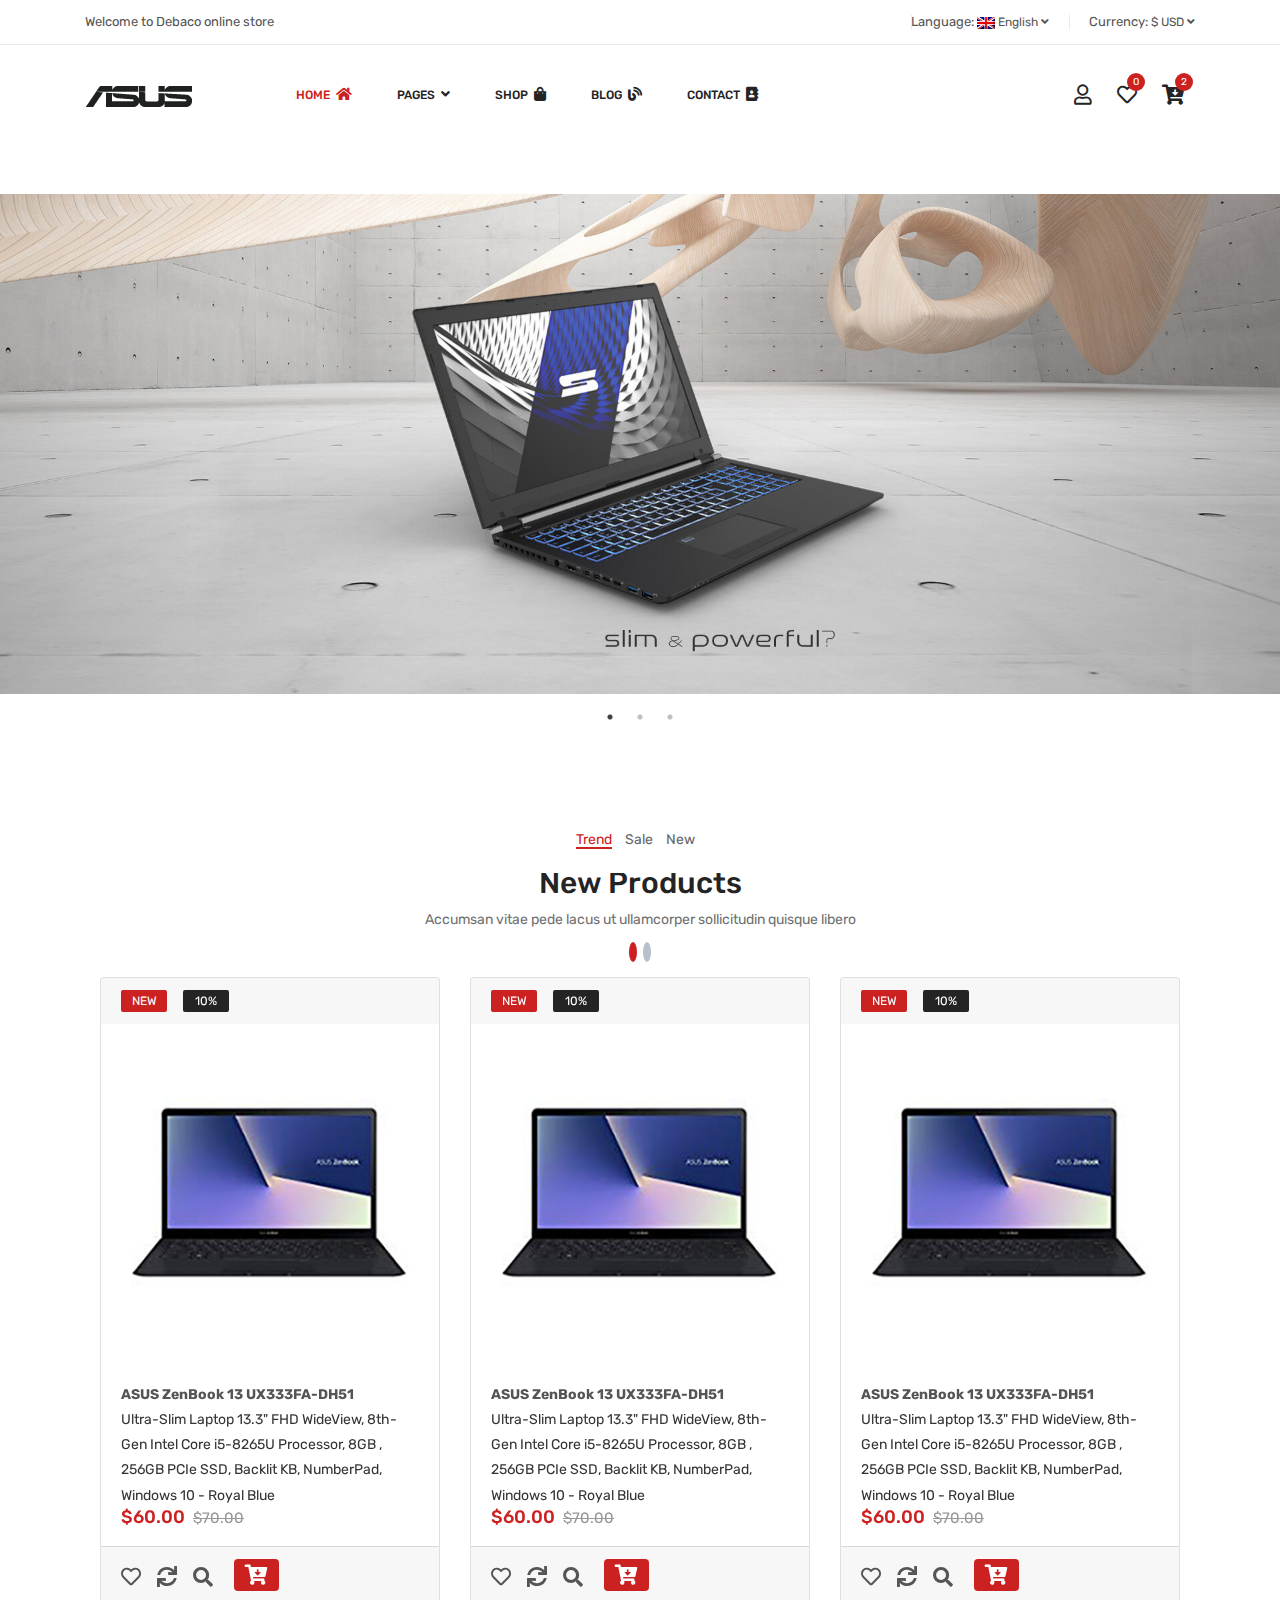
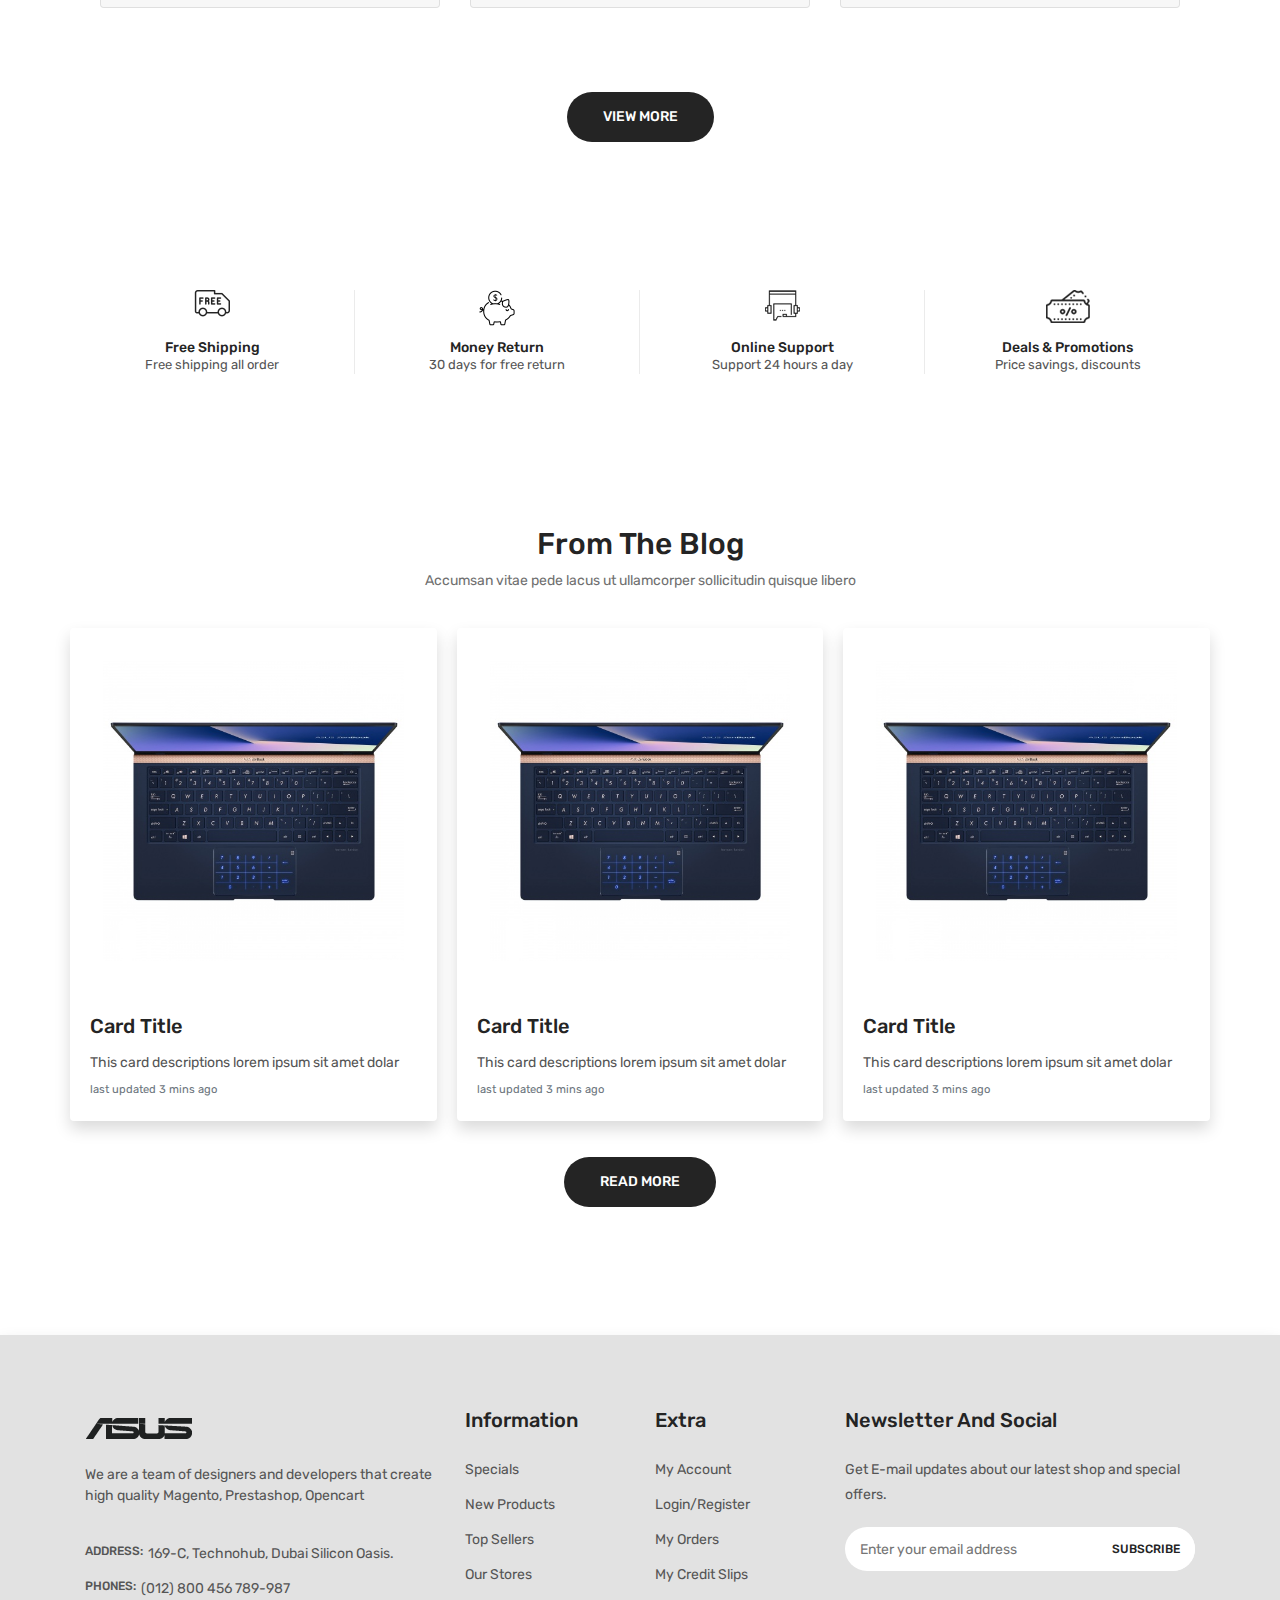
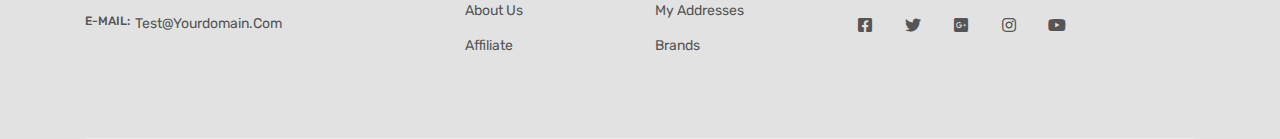
==== commit dcb986ef: "slick slider index html ready" ====
--- a/index.html
+++ b/index.html
@@ -12,6 +12,8 @@
   <link rel="stylesheet" href="https://use.fontawesome.com/releases/v5.8.1/css/all.css">
   <!-- Bootstrap CSS -->
   <link rel="stylesheet" href="https://stackpath.bootstrapcdn.com/bootstrap/4.3.1/css/bootstrap.min.css">
+  <link rel="stylesheet" href="assets/slick-1.8.1/slick-1.8.1/slick/slick.css">
+  <link rel="stylesheet" href="assets/slick-1.8.1/slick-1.8.1/slick/slick-theme.css">
   <link rel="stylesheet" href="assets/Animated-Tabs-anitabs/css/anitabs.css">
   <link type="text/css" rel="stylesheet" href="assets/plugin_product_slider/css/lightslider.css" />
   <link type="text/css" rel="stylesheet" href="css/animate.css" />
@@ -332,54 +334,26 @@
   </header>
   <!-- #endregion header -->
 
-  <!-- #region main wrapper start -->
+  <!-- region main wrapper start -->
   <main>
 
     <!--#region slider area start -->
-    <section class="slider-area">
-      <div id="carouselExampleIndicators" class="carousel slide" data-ride="carousel">
-        <ol class="carousel-indicators">
-          <li data-target="#carouselExampleIndicators" data-slide-to="0" class="active"></li>
-          <li data-target="#carouselExampleIndicators" data-slide-to="1"></li>
-          <li data-target="#carouselExampleIndicators" data-slide-to="2"></li>
-        </ol>
-        <div class="carousel-inner">
-          <div class=" carousel-item active">
-            <img class="img-fluid" src="assets/img/slider/s5.jpg" alt="Laptop">
-           
-          </div>
-          <div class=" carousel-item ">
-            <img class="img-fluid" src="assets/img/slider/sr.jpg" alt="Laptop">
-           
-          </div>
-          <div class=" carousel-item">
-            <img class="img-fluid" src="assets/img/slider/s23.jpg" alt="Laptop">
-            
-          </div>
-        </div>
-        <a class="carousel-control-prev" href="#carouselExampleIndicators" role="button" data-slide="prev">
-          <span class="carousel-control-prev-icon" aria-hidden="true"></span>
-          <span class="sr-only">Previous</span>
-        </a>
-        <a class="carousel-control-next" href="#carouselExampleIndicators" role="button" data-slide="next">
-          <span class="carousel-control-next-icon" aria-hidden="true"></span>
-          <span class="sr-only">Next</span>
-        </a>
+    <section class="mt-5">
+      <div class="thing" id="wrapper">
+        <div><img src="assets/img/slider/s5.jpg" alt="slider image"></div>
+        <div><img src="assets/img/slider/s5.jpg" alt="slider image"></div>
+        <div><img src="assets/img/slider/s5.jpg" alt="slider image"></div>
       </div>
     </section>
     <!--#endregion slider area end -->
    
-    <!-- #region banner -->
+    <!-- region banner -->
      <section> 
       
     </section> 
     <!-- endregion banner -->
    
-    <!-- section slider -->
-     <section>
-       
-     </section>
-    <!-- section slider -->
+   
     
     <!-- #region tab section new trend sales -->
     <section class="section-space pb-0">
@@ -1538,6 +1512,7 @@
   <script src="https://code.jquery.com/jquery-3.4.0.slim.min.js"></script>
   <script src="https://cdnjs.cloudflare.com/ajax/libs/popper.js/1.14.7/umd/popper.min.js"></script>
   <script src="https://stackpath.bootstrapcdn.com/bootstrap/4.3.1/js/bootstrap.min.js"></script>
+  <script src="assets/slick-1.8.1/slick-1.8.1/slick/slick.js"></script>
   <script src="assets/plugin_product_slider/js/lightslider.js"></script>
   <script src="assets/Animated-Tabs-anitabs/js/anitabs.js"></script>
 
--- a/css/temp.css
+++ b/css/temp.css
@@ -21,6 +21,10 @@
 21. modal
 22. sidebar
 23. footer */
+
+/* #region card carausel smooth */
+
+/* #endregion card carausel */
 /*------ Start Login & Register Page ------*/
 .login-reg-form-wrap {
   background-color: #fff;
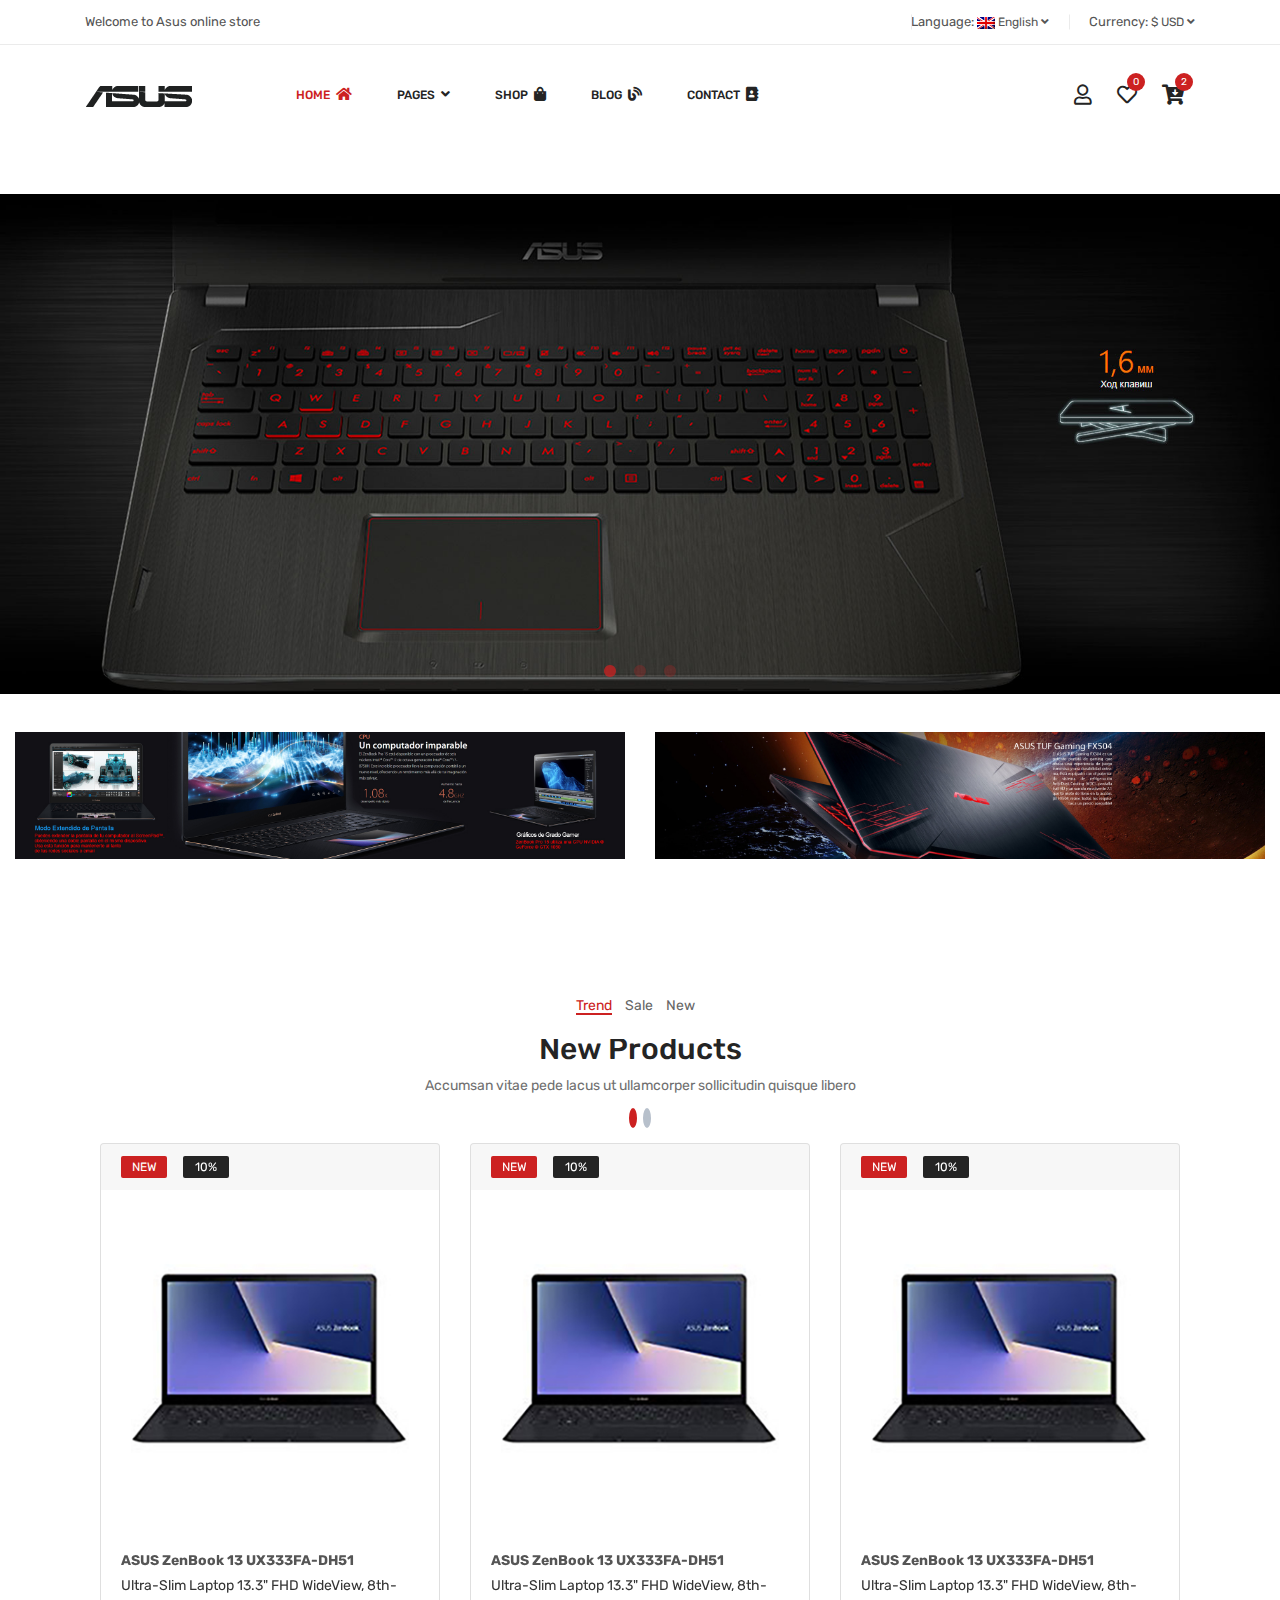
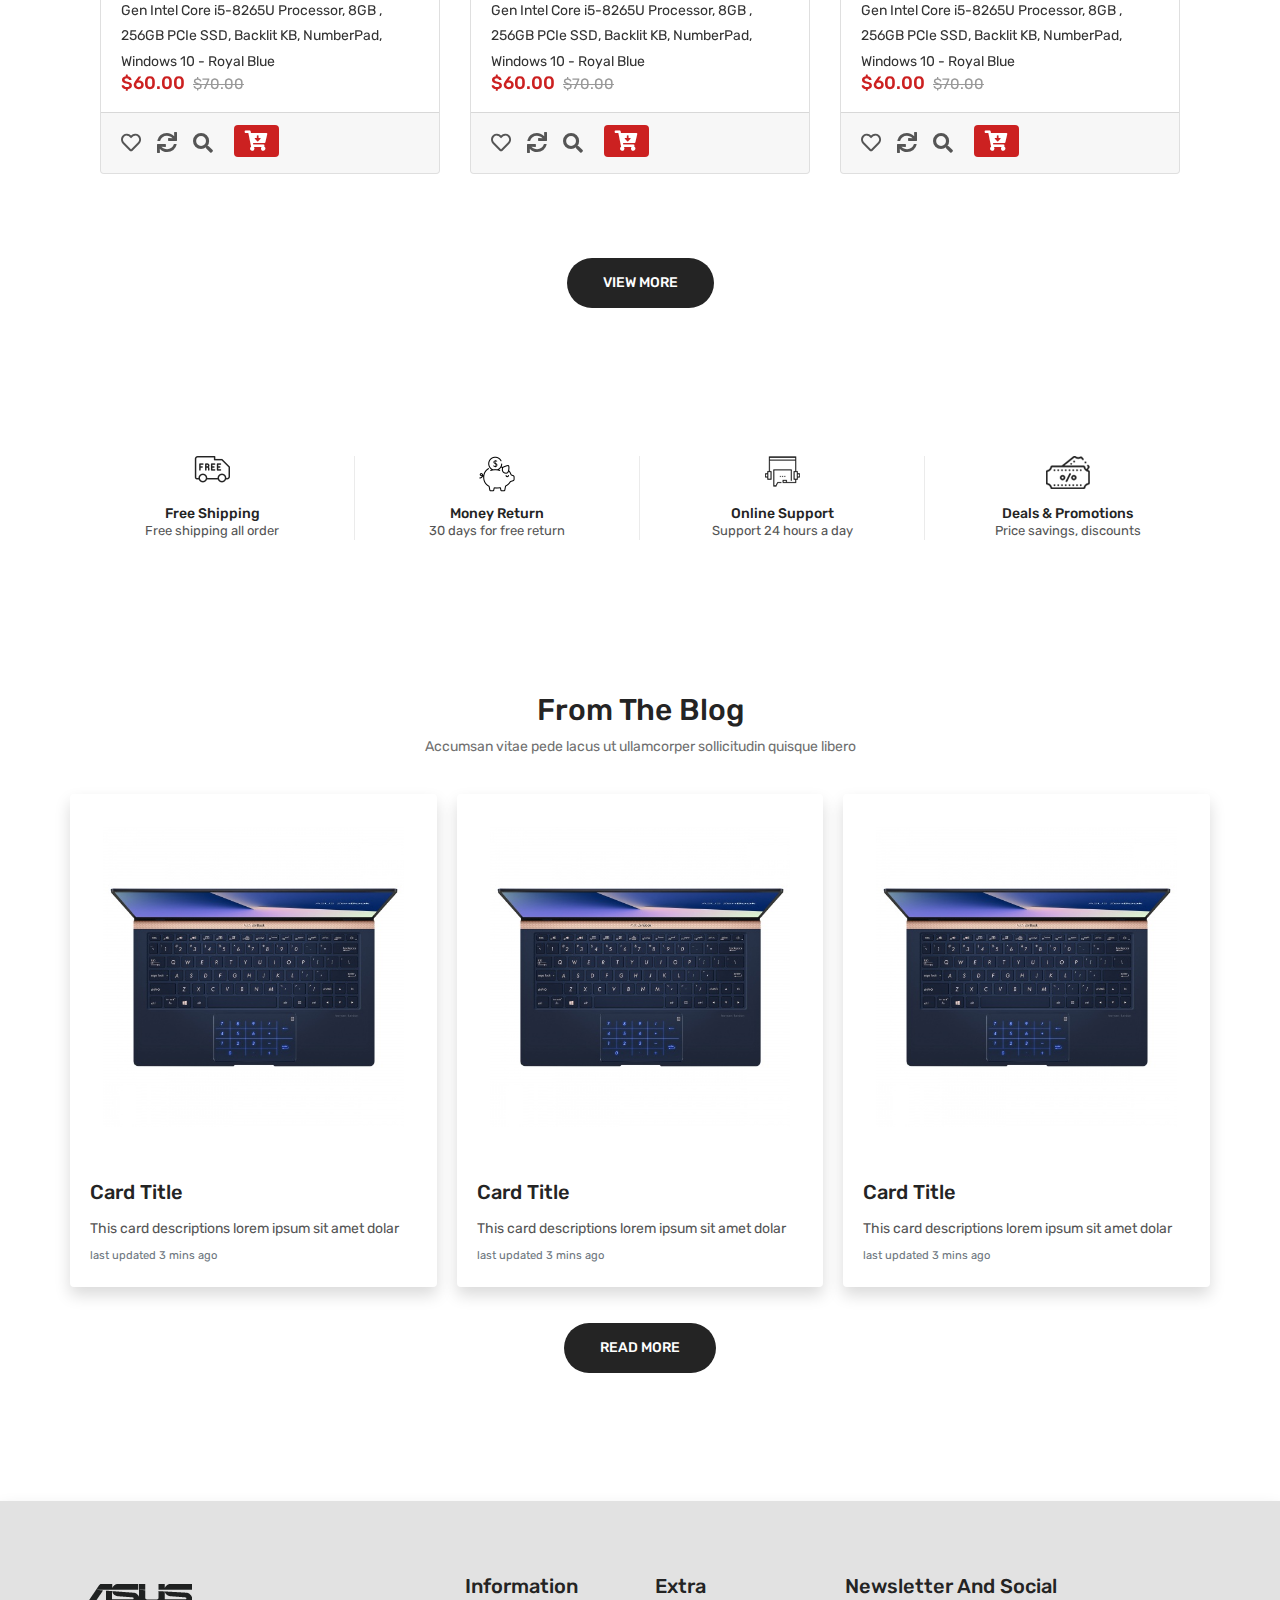
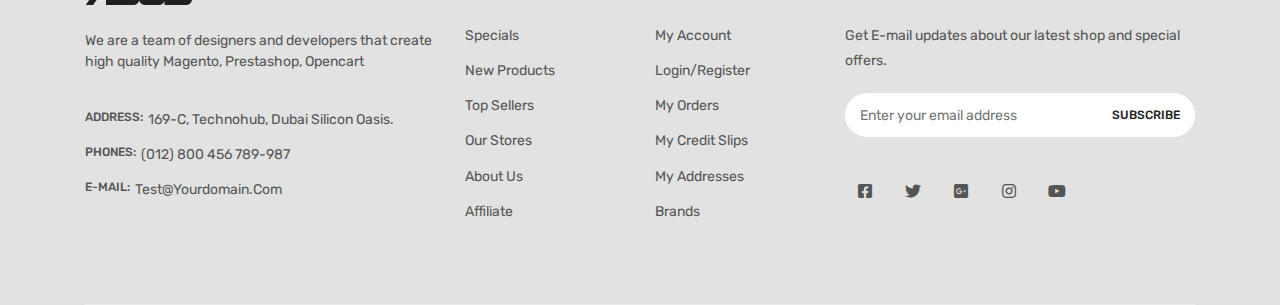
==== commit ed4dd219: "yekun" ====
--- a/index.html
+++ b/index.html
@@ -42,7 +42,7 @@
           <div class="row align-items-center">
             <div class="col-lg-6">
               <div class="welcome-message">
-                <p>Welcome to Debaco online store</p>
+                <p>Welcome to Asus online store</p>
               </div>
             </div>
             <div class="col-lg-6 text-right">
@@ -106,8 +106,8 @@
                         </ul>
                       </li>
                       <li class="static "><a href="products.html">Shop <i class="fas fa-shopping-bag"></i></a></li>
-                      <li class="static"><a href="index.html">Blog <i class="fa fa-blog"></i></a></li>
-                      <li class="static"><a href="index.html">Contact <i class="fas fa-address-book"></i></a></li>
+                      <li class="static"><a href="blog.html">Blog <i class="fa fa-blog"></i></a></li>
+                      <li class="static"><a href="contact.html">Contact <i class="fas fa-address-book"></i></a></li>
                       
                     </ul>
                   </nav>
@@ -340,15 +340,39 @@
     <!--#region slider area start -->
     <section class="mt-5">
       <div class="thing" id="wrapper">
-        <div><img src="assets/img/slider/s5.jpg" alt="slider image"></div>
-        <div><img src="assets/img/slider/s5.jpg" alt="slider image"></div>
-        <div><img src="assets/img/slider/s5.jpg" alt="slider image"></div>
+        <div><img src="assets/img/slider/slider1.jpg" alt="slider image"></div>
+        <div><img src="assets/img/slider/slider2.jpg" alt="slider image"></div>
+        <div><img src="assets/img/slider/slider1.jpg" alt="slider image"></div>
       </div>
     </section>
     <!--#endregion slider area end -->
    
     <!-- region banner -->
      <section> 
+       <div class="container-fluid">
+         <div class="row ">
+          <div class="col-md-6">
+
+              <div class="blog-post-item mb-30">
+                  <figure style="height:150px;" class="blog-thumb">
+                      <a href="products.html">
+                          <img  src="assets/img/banner/b2.jpg" alt="blog image">
+                      </a>
+                  </figure>
+              </div>
+          </div>
+          <div class="col-md-6">
+
+              <div class="blog-post-item mb-30">
+                  <figure style="height:150px;" class="blog-thumb">
+                      <a href="products.html">
+                          <img src="assets/img/banner/b3.jpg" alt="blog image">
+                      </a>
+                  </figure>
+              </div>
+          </div>
+      </div>
+       </div>
       
     </section> 
     <!-- endregion banner -->
@@ -1515,8 +1539,9 @@
   <script src="assets/slick-1.8.1/slick-1.8.1/slick/slick.js"></script>
   <script src="assets/plugin_product_slider/js/lightslider.js"></script>
   <script src="assets/Animated-Tabs-anitabs/js/anitabs.js"></script>
-
+  
   <!-- <script src="assets/plugin_product_slider/js/lightslider.min.js"></script> -->
+  <script src="js/slick-custom.js"></script>
   <script src="js/app.js"></script>
 </body>
 
--- a/css/temp.css
+++ b/css/temp.css
@@ -25,6 +25,691 @@
 /* #region card carausel smooth */
 
 /* #endregion card carausel */
+/*------- blog item start -------*/
+.blog-post-item:hover .blog-thumb img {
+  -webkit-transform: scale(1.1);
+  -ms-transform: scale(1.1);
+  transform: scale(1.1);
+}
+
+.blog-thumb {
+  overflow: hidden;
+}
+
+.blog-thumb img {
+  width: 100%;
+}
+
+.blog-content {
+  padding-top: 15px;
+}
+
+.blog-title {
+  font-size: 18px;
+  font-weight: 500;
+  line-height: 1.3;
+  letter-spacing: -0.5px;
+}
+
+@media only screen and (max-width: 767.98px) {
+  .blog-title {
+    font-size: 16px;
+  }
+}
+
+.blog-title-large {
+  font-size: 20px;
+}
+
+@media only screen and (max-width: 767.98px) {
+  .blog-title-large {
+    font-size: 18px;
+  }
+}
+
+.blog-title a {
+  color: #242424;
+  display: block;
+}
+
+.blog-title a:hover {
+  color: #cc2121;
+}
+
+.blog-meta p {
+  font-size: 13px;
+  line-height: 1;
+  font-weight: 400;
+  color: #777;
+  padding-top: 15px;
+}
+
+/*------- blog item end -------*/
+/*------- blog list wrapper start -------*/
+.blog-list-inner .blog-post-item {
+  display: -webkit-box;
+  display: -webkit-flex;
+  display: -ms-flexbox;
+  display: flex;
+}
+
+@media only screen and (max-width: 767.98px) {
+  .blog-list-inner .blog-post-item {
+    display: block;
+  }
+}
+
+.blog-list-inner .blog-post-item .blog-thumb {
+  max-width: 40%;
+  -webkit-flex-basis: 40%;
+  -ms-flex-preferred-size: 40%;
+  flex-basis: 40%;
+}
+
+@media only screen and (max-width: 767.98px) {
+  .blog-list-inner .blog-post-item .blog-thumb {
+    max-width: 100%;
+    -webkit-flex-basis: 100%;
+    -ms-flex-preferred-size: 100%;
+    flex-basis: 100%;
+  }
+}
+
+.blog-list-inner .blog-post-item .blog-content {
+  padding-top: 0;
+  padding-left: 20px;
+  max-width: calc(100% - 40%);
+  -webkit-flex-basis: calc(100% - 40%);
+  -ms-flex-preferred-size: calc(100% - 40%);
+  flex-basis: calc(100% - 40%);
+}
+
+@media only screen and (max-width: 767.98px) {
+  .blog-list-inner .blog-post-item .blog-content {
+    padding-left: 0;
+    padding-top: 25px;
+    max-width: 100%;
+    -webkit-flex-basis: 100%;
+    -ms-flex-preferred-size: 100%;
+    flex-basis: 100%;
+  }
+}
+
+.blog-list-inner .blog-post-item .blog-content .blog-desc {
+  padding-top: 20px;
+}
+
+@media only screen and (min-width: 768px) and (max-width: 991.98px), only screen and (max-width: 767.98px) {
+  .blog-list-inner .blog-post-item .blog-content .blog-desc {
+    padding-top: 10px;
+  }
+}
+
+/*------- blog list wrapper end -------*/
+/*----- blog sidebar start -------*/
+@media only screen and (min-width: 992px) and (max-width: 1199.98px) {
+  .blog-sidebar-wrapper {
+    margin-bottom: -5px;
+  }
+}
+
+@media only screen and (min-width: 768px) and (max-width: 991.98px) {
+  .blog-sidebar-wrapper {
+    margin-top: 77px;
+    margin-bottom: -5px;
+  }
+}
+
+@media only screen and (max-width: 767.98px) {
+  .blog-sidebar-wrapper {
+    margin-top: 60px;
+    margin-bottom: -5px;
+  }
+}
+
+.blog-sidebar-wrapper .blog-sidebar:last-child {
+  margin-bottom: 0;
+}
+
+.blog-sidebar {
+  margin-bottom: 30px;
+}
+
+.blog-sidebar .title {
+  color: #242424;
+  font-size: 20px;
+  line-height: 1;
+  margin-top: -2px;
+  font-weight: 500;
+  margin-bottom: 40px;
+  position: relative;
+  text-transform: capitalize;
+}
+
+@media only screen and (max-width: 479.98px) {
+  .blog-sidebar .title {
+    font-size: 18px;
+  }
+}
+
+.blog-sidebar .title:before {
+  width: 100%;
+  height: 1px;
+  bottom: -10px;
+  left: 0;
+  background-color: #ebebeb;
+  content: "";
+  position: absolute;
+}
+
+.blog-sidebar .search-field {
+  width: calc(100% - 50px);
+  border: 1px solid #ccc;
+  padding: 0 10px;
+  color: #555;
+  font-size: 14px;
+  height: 50px;
+  float: left;
+  text-transform: capitalize;
+}
+
+.blog-sidebar .search-btn {
+  width: 50px;
+  height: 50px;
+  margin-left: -4px;
+  text-align: center;
+  cursor: pointer;
+  background-color: #f8f8f8;
+  border: 1px solid #ccc;
+  -webkit-transition: 0.4s;
+  -o-transition: 0.4s;
+  transition: 0.4s;
+}
+
+.blog-sidebar .search-btn i {
+  font-size: 20px;
+  line-height: 50px;
+  color: #242424;
+  -webkit-transition: 0.4s;
+  -o-transition: 0.4s;
+  transition: 0.4s;
+}
+
+.blog-sidebar .search-btn:hover {
+  background-color: #cc2121;
+  border-color: #cc2121;
+}
+
+.blog-sidebar .search-btn:hover i {
+  color: #fff;
+}
+
+.blog-sidebar .blog-archive {
+  margin-top: -10px;
+}
+
+.blog-sidebar .blog-archive li a {
+  color: #555;
+  font-size: 14px;
+  line-height: 1;
+  text-transform: capitalize;
+  padding: 13px 0;
+  display: inline-block;
+}
+
+.blog-sidebar .blog-archive li a:hover {
+  color: #cc2121;
+}
+
+.blog-sidebar .blog-archive li:last-child a {
+  padding-bottom: 0;
+}
+
+.blog-sidebar .blog-archive li:first-child a {
+  padding-top: 0;
+}
+
+.blog-sidebar .blog-tags li {
+  display: inline-block;
+  margin-bottom: 5px;
+}
+
+.blog-sidebar .blog-tags li a {
+  color: #242424;
+  font-size: 13px;
+  border: 1px solid #ccc;
+  padding: 6px 15px 4px;
+  display: inline-block;
+  text-transform: uppercase;
+}
+
+.blog-sidebar .blog-tags li a:hover {
+  color: #fff;
+  background-color: #cc2121;
+  border-color: #cc2121;
+}
+
+/*----- blog sidebar end -------*/
+.blog-category {
+  margin-top: -10px;
+}
+
+/*------ recent post start ------*/
+.recent-post .recent-post-item:last-child {
+  margin-bottom: 0;
+}
+
+.recent-post-item {
+  margin-bottom: 30px;
+  display: -webkit-box;
+  display: -webkit-flex;
+  display: -ms-flexbox;
+  display: flex;
+}
+
+.recent-post-item .product-thumb {
+  max-width: 70px;
+  -webkit-box-flex: 1;
+  -webkit-flex: 1 0 70px;
+  -ms-flex: 1 0 70px;
+  flex: 1 0 70px;
+}
+
+.recent-post-item .recent-post-description {
+  padding-left: 10px;
+}
+
+.recent-post-item .recent-post-description h4 {
+  font-size: 14px;
+  line-height: 1.3;
+  font-weight: 500;
+  padding-bottom: 5px;
+  text-transform: capitalize;
+}
+
+@media only screen and (min-width: 992px) and (max-width: 1199.98px) {
+  .recent-post-item .recent-post-description h4 {
+    font-size: 13px;
+    padding-bottom: 5px;
+  }
+}
+
+.recent-post-item .recent-post-description h4 a {
+  color: #242424;
+}
+
+.recent-post-item .recent-post-description h4 a:hover {
+  color: #cc2121;
+}
+
+.recent-post-item .recent-post-description p {
+  text-transform: capitalize;
+}
+
+/*------ recent post end ------*/
+.entry-summary {
+  padding-top: 25px;
+}
+
+blockquote {
+  border-left: 5px solid #cc2121;
+  margin: 25px 32px 25px 30px;
+  background-color: #f8f8f8;
+  padding: 15px;
+}
+
+.blog-details-post .blog-content .blog-title {
+  font-size: 24px;
+  padding-top: 10px;
+}
+
+@media only screen and (max-width: 767.98px) {
+  .blog-details-post .blog-content .blog-title {
+    font-size: 20px;
+  }
+}
+
+@media only screen and (max-width: 479.98px) {
+  .blog-details-post .blog-content .blog-title {
+    font-size: 18px;
+  }
+}
+
+.blog-details-post:hover .blog-thumb img {
+  -webkit-transform: none;
+  -ms-transform: none;
+  transform: none;
+}
+
+/*------- blog main content wrapper start --------*/
+.blog-post-item .tag-line {
+  padding: 10px 0;
+  margin-top: 20px;
+  border-top: 1px solid #ebebeb;
+  border-bottom: 1px solid #ebebeb;
+}
+
+.blog-post-item .tag-line h5 {
+  color: #242424;
+  font-size: 14px;
+  font-weight: 500;
+  text-transform: uppercase;
+  display: inline-block;
+  padding-right: 5px;
+}
+
+.blog-post-item .tag-line a {
+  color: #242424;
+  font-style: italic;
+  font-size: 14px;
+  text-transform: capitalize;
+}
+
+.blog-post-item .tag-line a:hover {
+  color: #cc2121;
+}
+
+.blog-share-link {
+  display: -webkit-box;
+  display: -webkit-flex;
+  display: -ms-flexbox;
+  display: flex;
+  -webkit-box-align: center;
+  -webkit-align-items: center;
+  -ms-flex-align: center;
+  align-items: center;
+  padding-top: 30px;
+}
+
+@media only screen and (min-width: 768px) and (max-width: 991.98px), only screen and (max-width: 767.98px) {
+  .blog-share-link {
+    padding-top: 15px;
+  }
+}
+
+.blog-share-link h5 {
+  font-size: 14px;
+  font-weight: 500;
+  color: #242424;
+  padding-right: 15px;
+  text-transform: uppercase;
+}
+
+.blog-share-link .blog-social-icon a {
+  width: 36px;
+  height: 36px;
+  font-size: 15px;
+  line-height: 36px;
+  text-align: center;
+  display: inline-block;
+  color: #fff;
+  border-radius: 50%;
+  margin-right: 5px;
+}
+
+.blog-share-link .blog-social-icon a.facebook {
+  background-color: #3b5999;
+}
+
+.blog-share-link .blog-social-icon a.twitter {
+  background-color: #1da1f2;
+}
+
+.blog-share-link .blog-social-icon a.pinterest {
+  background-color: #cb2028;
+}
+
+.blog-share-link .blog-social-icon a.google {
+  background-color: #fe6d4c;
+}
+
+.blog-share-link .blog-social-icon a:hover.facebook {
+  background-color: #2d4474;
+}
+
+.blog-share-link .blog-social-icon a:hover.twitter {
+  background-color: #0c85d0;
+}
+
+.blog-share-link .blog-social-icon a:hover.pinterest {
+  background-color: #9f191f;
+}
+
+.blog-share-link .blog-social-icon a:hover.google {
+  background-color: #fe4419;
+}
+
+@media only screen and (max-width: 479.98px) {
+  .blog-share-link .blog-social-icon a {
+    width: 30px;
+    height: 30px;
+    line-height: 30px;
+    font-size: 13px;
+    margin-right: 0;
+  }
+}
+
+/*--- blog main content wrapper end ---*/
+/*--- blog comment section start ---*/
+.comment-section {
+  margin-top: -3px;
+}
+
+.comment-section h3 {
+  color: #242424;
+  font-size: 18px;
+  line-height: 1;
+  font-weight: 500;
+  padding-bottom: 15px;
+  text-transform: uppercase;
+}
+
+.comment-section ul li {
+  display: -webkit-box;
+  display: -webkit-flex;
+  display: -ms-flexbox;
+  display: flex;
+  padding: 10px 20px;
+  margin-bottom: 30px;
+  border: 1px solid #ebebeb;
+}
+
+.comment-section ul li:last-child {
+  margin-bottom: 5px;
+}
+
+@media only screen and (max-width: 479.98px) {
+  .comment-section ul li {
+    display: block;
+  }
+}
+
+.comment-section ul li .author-avatar {
+  -webkit-flex-basis: 66px;
+  -ms-flex-preferred-size: 66px;
+  flex-basis: 66px;
+  max-height: 62px;
+  margin-right: 10px;
+}
+
+@media only screen and (max-width: 479.98px) {
+  .comment-section ul li .author-avatar {
+    -webkit-flex-basis: 100%;
+    -ms-flex-preferred-size: 100%;
+    flex-basis: 100%;
+    max-width: 66px;
+    height: 62px;
+  }
+}
+
+.comment-section ul li.comment-children {
+  margin-left: 40px;
+}
+
+@media only screen and (max-width: 479.98px) {
+  .comment-section ul li.comment-children {
+    margin-left: 20px;
+  }
+}
+
+.comment-section ul li .comment-body {
+  -webkit-flex-basis: 100%;
+  -ms-flex-preferred-size: 100%;
+  flex-basis: 100%;
+}
+
+.comment-section ul li .comment-body h5 {
+  color: #242424;
+  font-size: 14px;
+  font-weight: 500;
+  padding-bottom: 5px;
+  text-transform: capitalize;
+}
+
+.comment-section ul li .comment-body .comment-post-date {
+  color: #555;
+  padding-bottom: 10px;
+}
+
+.comment-section ul li .comment-body .reply-btn {
+  float: right;
+}
+
+.comment-section ul li .comment-body .reply-btn a {
+  color: #242424;
+  font-size: 12px;
+  display: inline-block;
+  padding: 4px 15px;
+  border-radius: 20px;
+  text-transform: capitalize;
+  border: 1px solid #ebebeb;
+}
+
+.comment-section ul li .comment-body .reply-btn a:hover {
+  color: #fff !important;
+  border-color: #cc2121;
+  background-color: #cc2121;
+}
+
+/*--- blog comment section end ---*/
+/*------ blog comment box start -----*/
+.blog-comment-wrapper {
+  margin-top: -8px;
+}
+
+.blog-comment-wrapper h3 {
+  color: #242424;
+  font-size: 18px;
+  line-height: 1;
+  font-weight: 500;
+  padding-bottom: 15px;
+  text-transform: uppercase;
+  border-bottom: 1px solid #f0f0f0;
+}
+
+.blog-comment-wrapper p {
+  margin-bottom: 10px;
+  padding-top: 10px;
+}
+
+.blog-comment-wrapper .comment-post-box label {
+  color: #242424;
+  font-weight: 500;
+  margin-bottom: 10px;
+  display: block;
+  text-transform: capitalize;
+}
+
+.blog-comment-wrapper .comment-post-box .coment-field {
+  background: #f8f8f8;
+  border: none;
+  color: #555;
+  padding: 8px 10px;
+  width: 100%;
+}
+
+@media only screen and (max-width: 767.98px) {
+  .blog-comment-wrapper .comment-post-box .coment-field {
+    margin-bottom: 20px;
+  }
+}
+
+.blog-comment-wrapper .comment-post-box textarea {
+  height: 130px;
+  margin-bottom: 20px;
+  padding: 10px;
+  width: 100%;
+  background: #f8f8f8;
+  border: none;
+}
+
+.blog-comment-wrapper .comment-post-box .coment-btn {
+  margin-top: 30px;
+}
+
+@media only screen and (max-width: 767.98px) {
+  .blog-comment-wrapper .comment-post-box .coment-btn {
+    margin-top: 10px;
+  }
+}
+
+/*------- blog comment box end --------*/
+/*------ pagination area style start ------*/
+.paginatoin-area {
+  margin-top: 30px;
+  padding: 20px;
+  background-color: #f6f6f6;
+}
+
+.paginatoin-area .pagination-box {
+  display: -webkit-box;
+  display: -webkit-flex;
+  display: -ms-flexbox;
+  display: flex;
+  -webkit-box-pack: center;
+  -webkit-justify-content: center;
+  -ms-flex-pack: center;
+  justify-content: center;
+}
+
+.paginatoin-area .pagination-box li {
+  margin-right: 5px;
+  display: inline-block;
+}
+
+.paginatoin-area .pagination-box li:last-child {
+  margin-right: 0;
+}
+
+.paginatoin-area .pagination-box li a {
+  color: #242424;
+  height: 36px;
+  width: 36px;
+  font-size: 14px;
+  display: inline-block;
+  padding: 0 10px;
+  text-align: center;
+  line-height: 36px;
+  background-color: #fff;
+}
+
+.paginatoin-area .pagination-box li a i {
+  font-size: 12px;
+  line-height: 36px;
+}
+
+.paginatoin-area .pagination-box li a:hover {
+  color: #fff;
+  border-color: #cc2121;
+  background-color: #cc2121;
+}
+
+.paginatoin-area .pagination-box li.active a {
+  color: #fff;
+  background-color: #cc2121;
+}
+
+/*------ pagination area style end ------*/
 /*------ Start Login & Register Page ------*/
 .login-reg-form-wrap {
   background-color: #fff;
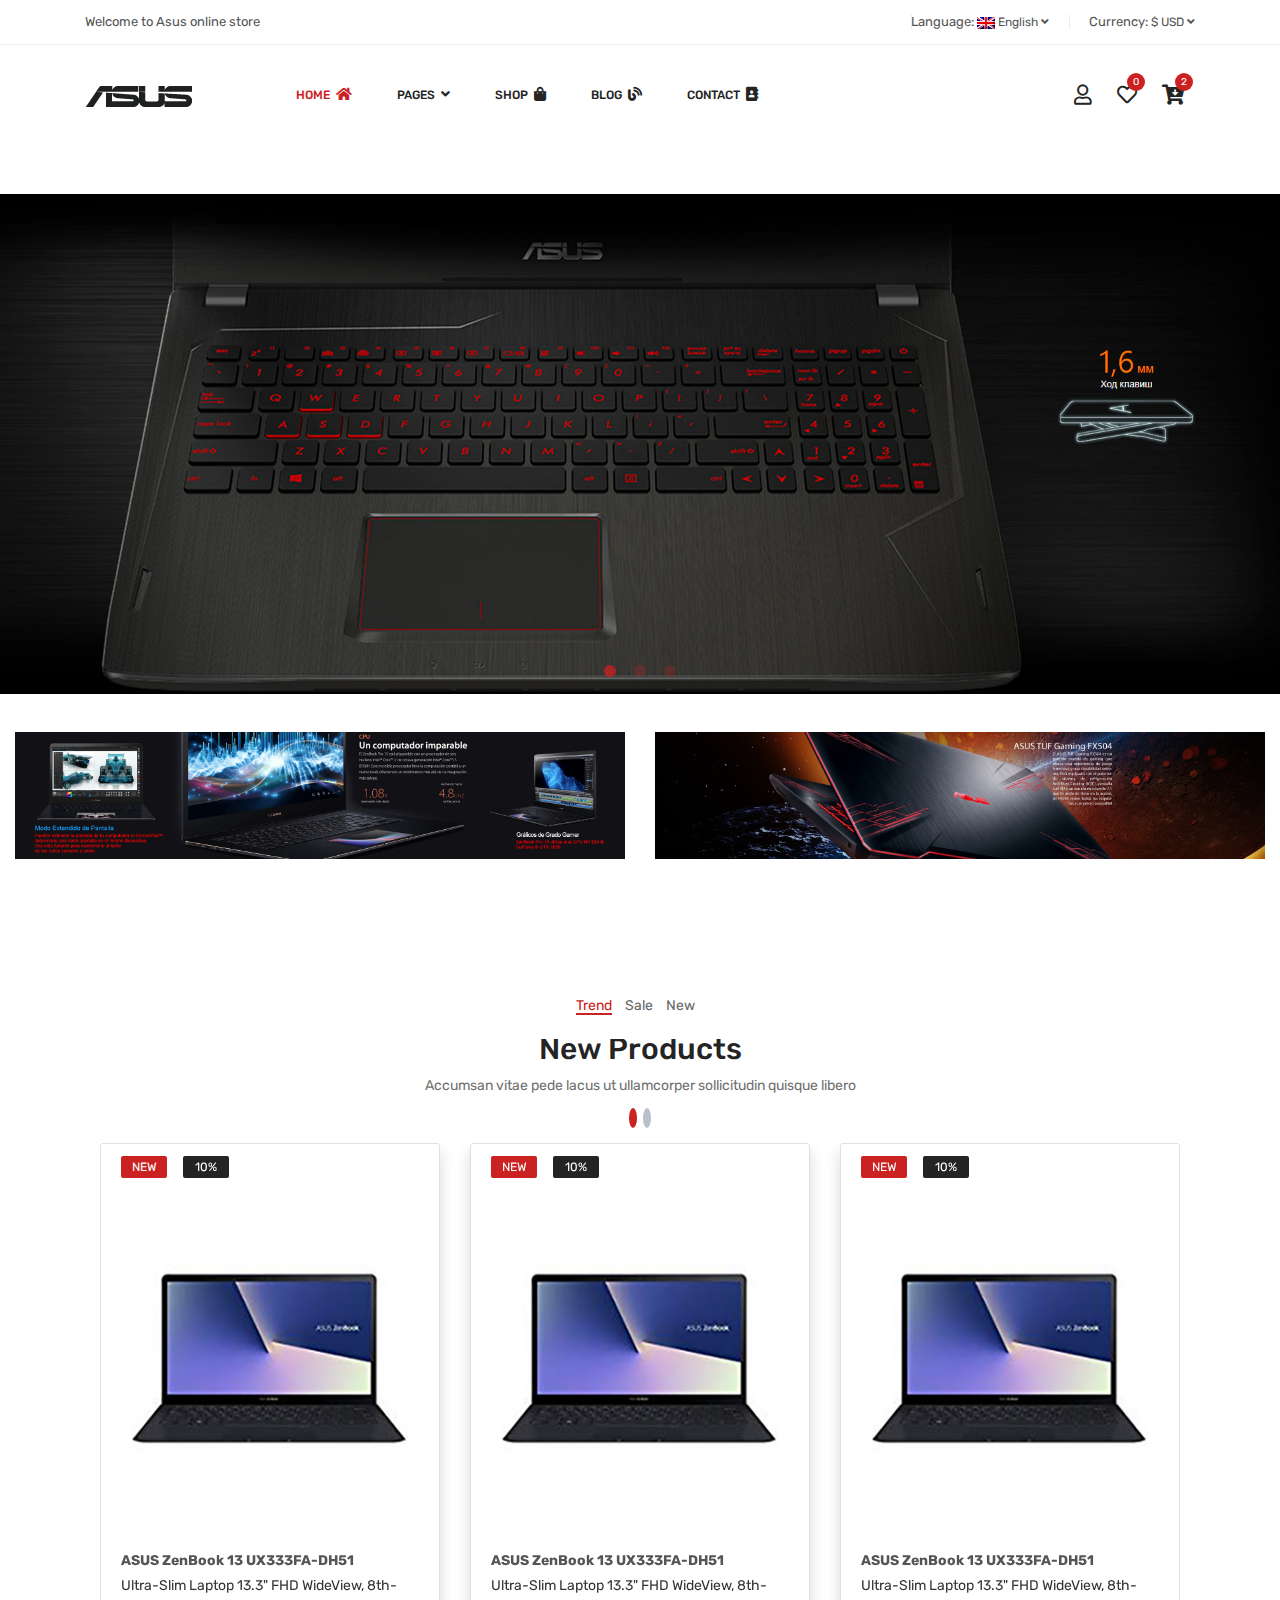
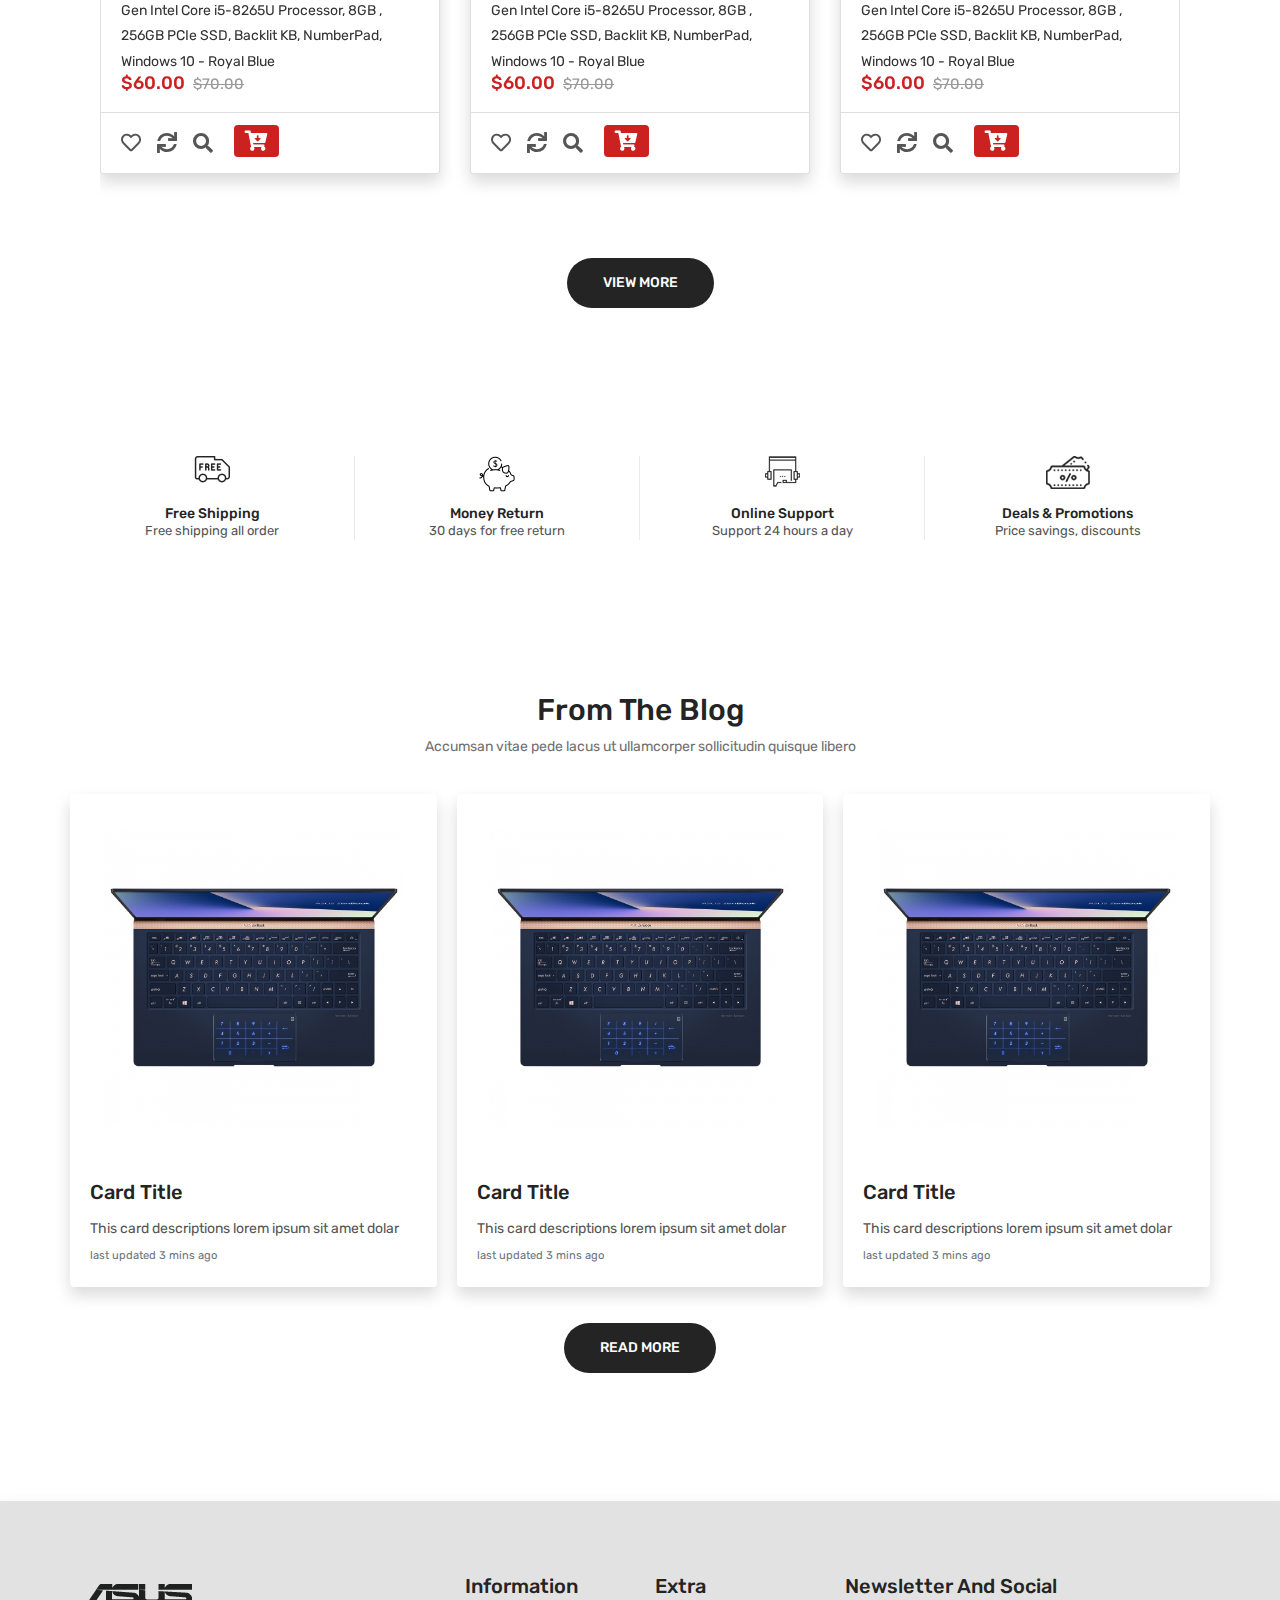
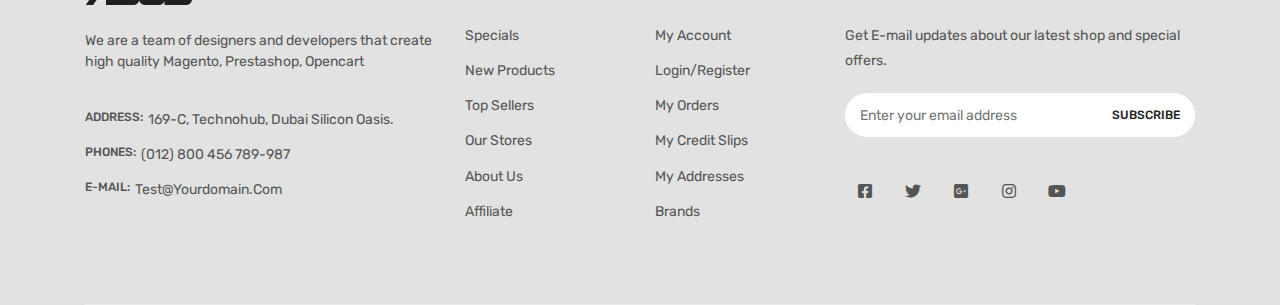
==== commit 001b5fac: "compare product add ready silmeyi qaldi" ====
--- a/index.html
+++ b/index.html
@@ -274,6 +274,74 @@
                       <p>
                         <span class="cart-quantity">1 <strong>×</strong></span>
                         <span class="cart-price">$100.00</span>
+                      </p>
+                    </div>
+                    <button class="minicart-remove"><span aria-hidden="true">×</span></button>
+                  </li>
+                  <li class="minicart-item">
+                    <div class="minicart-thumb">
+                      <a href="product-details.html">
+                        <img src="assets/img/product/mini.jpg" alt="product">
+                      </a>
+                    </div>
+                    <div class="minicart-content">
+                      <h3 class="product-name">
+                        <a href="product-details.html">Dozen White Botanical </a>
+                      </h3>
+                      <p>
+                        <span class="cart-quantity">1 <strong>×</strong></span>
+                        <span class="cart-price">$80.00</span>
+                      </p>
+                    </div>
+                    <button class="minicart-remove"><span aria-hidden="true">×</span></button>
+                  </li>
+                  <li class="minicart-item">
+                    <div class="minicart-thumb">
+                      <a href="product-details.html">
+                        <img src="assets/img/product/mini.jpg" alt="product">
+                      </a>
+                    </div>
+                    <div class="minicart-content">
+                      <h3 class="product-name">
+                        <a href="product-details.html">Dozen White Botanical </a>
+                      </h3>
+                      <p>
+                        <span class="cart-quantity">1 <strong>×</strong></span>
+                        <span class="cart-price">$80.00</span>
+                      </p>
+                    </div>
+                    <button class="minicart-remove"><span aria-hidden="true">×</span></button>
+                  </li>
+                  <li class="minicart-item">
+                    <div class="minicart-thumb">
+                      <a href="product-details.html">
+                        <img src="assets/img/product/mini.jpg" alt="product">
+                      </a>
+                    </div>
+                    <div class="minicart-content">
+                      <h3 class="product-name">
+                        <a href="product-details.html">Dozen White Botanical </a>
+                      </h3>
+                      <p>
+                        <span class="cart-quantity">1 <strong>×</strong></span>
+                        <span class="cart-price">$80.00</span>
+                      </p>
+                    </div>
+                    <button class="minicart-remove"><span aria-hidden="true">×</span></button>
+                  </li>
+                  <li class="minicart-item">
+                    <div class="minicart-thumb">
+                      <a href="product-details.html">
+                        <img src="assets/img/product/mini.jpg" alt="product">
+                      </a>
+                    </div>
+                    <div class="minicart-content">
+                      <h3 class="product-name">
+                        <a href="product-details.html">Dozen White Botanical </a>
+                      </h3>
+                      <p>
+                        <span class="cart-quantity">1 <strong>×</strong></span>
+                        <span class="cart-price">$80.00</span>
                       </p>
                     </div>
                     <button class="minicart-remove"><span aria-hidden="true">×</span></button>
--- a/css/style.css
+++ b/css/style.css
@@ -1111,7 +1111,7 @@
   padding: 0 10px;
   border-bottom: none;
 }
-/* line 150, ../sass/style.scss */
+/* line 151, ../sass/style.scss */
 body .modal .modal-header .close {
   color: #242424;
   font-size: 34px;
@@ -1129,17 +1129,17 @@
   line-height: 30px;
   border-radius: 50%;
 }
-/* line 168, ../sass/style.scss */
+/* line 169, ../sass/style.scss */
 body .modal .modal-body {
   padding: 20px 20px 20px 20px;
 }
 @media only screen and (max-width: 479.98px) {
-  /* line 173, ../sass/style.scss */
+  /* line 174, ../sass/style.scss */
   body .modal .modal-body {
     padding: 10px;
   }
 }
-/* line 189, ../sass/style.scss */
+/* line 190, ../sass/style.scss */
 body .product-countdown {
   display: -webkit-box;
   display: -webkit-flex;
@@ -1148,7 +1148,7 @@
   margin-top: 15px;
   margin-bottom: 15px;
 }
-/* line 198, ../sass/style.scss */
+/* line 199, ../sass/style.scss */
 body .product-countdown .single-countdown {
   text-align: center;
   margin-right: 10px;
@@ -1157,7 +1157,7 @@
   width: 50px;
   background-color: #eaeaea;
 }
-/* line 207, ../sass/style.scss */
+/* line 208, ../sass/style.scss */
 body .product-countdown .single-countdown__time {
   color: #cc2121;
   font-size: 18px;
@@ -1165,7 +1165,7 @@
   display: block;
   line-height: 1;
 }
-/* line 215, ../sass/style.scss */
+/* line 216, ../sass/style.scss */
 body .product-countdown .single-countdown__text {
   display: block;
   font-size: 12px;
@@ -1174,16 +1174,16 @@
   line-height: 1;
   text-transform: capitalize;
 }
-/* line 224, ../sass/style.scss */
+/* line 225, ../sass/style.scss */
 body .product-countdown .single-countdown:first-child {
   background-color: #cc2121;
 }
-/* line 228, ../sass/style.scss */
+/* line 229, ../sass/style.scss */
 body .product-countdown .single-countdown:first-child .single-countdown__time,
 body .product-countdown .single-countdown:first-child .single-countdown__text {
   color: #fff;
 }
-/* line 236, ../sass/style.scss */
+/* line 237, ../sass/style.scss */
 body .pro-qty input {
   width: 28px;
   float: left;
@@ -1194,7 +1194,7 @@
   text-align: center;
   background-color: transparent;
 }
-/* line 248, ../sass/style.scss */
+/* line 249, ../sass/style.scss */
 body .btn-cart2 {
   color: #fff;
   font-size: 14px;
@@ -1202,12 +1202,12 @@
   background-color: #CC2121;
   text-transform: capitalize;
 }
-/* line 256, ../sass/style.scss */
+/* line 257, ../sass/style.scss */
 body .btn-cart2:hover {
   color: #fff;
   background-color: #242424;
 }
-/* line 267, ../sass/style.scss */
+/* line 268, ../sass/style.scss */
 body .modal.right .modal-dialog {
   position: fixed;
   margin: auto;
@@ -1218,16 +1218,16 @@
   -o-transition: 3s;
   transition: 3s;
 }
-/* line 280, ../sass/style.scss */
+/* line 281, ../sass/style.scss */
 body .modal.right .modal-dialog .modal-content {
   height: 100%;
   overflow-y: auto;
 }
-/* line 284, ../sass/style.scss */
+/* line 285, ../sass/style.scss */
 body .modal.right .modal-dialog .modal-content .modal-body {
   padding: 15px 15px 80px;
 }
-/* line 292, ../sass/style.scss */
+/* line 293, ../sass/style.scss */
 body .modal.right.fade .modal-dialog {
   right: -320px;
   -webkit-transition: opacity 0.5s linear, right 0.5s ease-out;
@@ -1235,7 +1235,7 @@
   -o-transition: opacity 0.5s linear, right 0.5s ease-out;
   transition: opacity 0.5s linear, right 0.5s ease-out;
 }
-/* line 301, ../sass/style.scss */
+/* line 302, ../sass/style.scss */
 body .modal.right.fade.show .modal-dialog {
   right: 0;
   opacity: 1;
@@ -1245,31 +1245,31 @@
   -webkit-animation: slideInRight 1s forwards;
   animation: slideInRight 1s forwards;
 }
-/* line 318, ../sass/style.scss */
+/* line 319, ../sass/style.scss */
 body #MiniCard .modal-content .modal-body .minicart-content-box {
   overflow: auto;
   height: 100%;
   padding-right: 30px;
   margin-right: -15px;
 }
-/* line 325, ../sass/style.scss */
+/* line 326, ../sass/style.scss */
 body #MiniCard .modal-content .modal-body .minicart-content-box .minicart-item-wrapper {
   padding-bottom: 20px;
   margin-bottom: 20px;
   border-bottom: 1px solid #ebebeb;
 }
-/* line 333, ../sass/style.scss */
+/* line 334, ../sass/style.scss */
 body #MiniCard .modal-content .modal-body .minicart-content-box .minicart-item-wrapper ul li {
   padding-bottom: 20px;
   margin-bottom: 20px;
   border-bottom: 1px solid #ebebeb;
 }
-/* line 339, ../sass/style.scss */
+/* line 340, ../sass/style.scss */
 body #MiniCard .modal-content .modal-body .minicart-content-box .minicart-item-wrapper ul li:last-child {
   border-bottom: none;
   padding-bottom: 0;
 }
-/* line 345, ../sass/style.scss */
+/* line 346, ../sass/style.scss */
 body #MiniCard .modal-content .modal-body .minicart-content-box .minicart-item-wrapper ul .minicart-item {
   display: -webkit-box;
   display: -webkit-flex;
@@ -1279,14 +1279,14 @@
   -ms-flex-wrap: wrap;
   flex-wrap: wrap;
 }
-/* line 355, ../sass/style.scss */
+/* line 356, ../sass/style.scss */
 body #MiniCard .modal-content .modal-body .minicart-content-box .minicart-item-wrapper ul .minicart-item .minicart-thumb {
   max-width: 85px;
   -webkit-flex-basis: 85px;
   -ms-flex-preferred-size: 85px;
   flex-basis: 85px;
 }
-/* line 362, ../sass/style.scss */
+/* line 363, ../sass/style.scss */
 body #MiniCard .modal-content .modal-body .minicart-content-box .minicart-item-wrapper ul .minicart-item .minicart-content {
   padding: 0 10px;
   max-width: calc(100% - 115px);
@@ -1294,41 +1294,41 @@
   -ms-flex-preferred-size: calc(100% - 115px);
   flex-basis: calc(100% - 115px);
 }
-/* line 369, ../sass/style.scss */
+/* line 370, ../sass/style.scss */
 body #MiniCard .modal-content .modal-body .minicart-content-box .minicart-item-wrapper ul .minicart-item .minicart-content .product-name {
   font-size: 12px;
   font-weight: 400;
   line-height: 1.5;
   padding-bottom: 10px;
 }
-/* line 375, ../sass/style.scss */
+/* line 376, ../sass/style.scss */
 body #MiniCard .modal-content .modal-body .minicart-content-box .minicart-item-wrapper ul .minicart-item .minicart-content .product-name a {
   color: #242424;
 }
-/* line 379, ../sass/style.scss */
+/* line 380, ../sass/style.scss */
 body #MiniCard .modal-content .modal-body .minicart-content-box .minicart-item-wrapper ul .minicart-item .minicart-content .product-name a:hover {
   color: #cc2121;
 }
-/* line 384, ../sass/style.scss */
+/* line 385, ../sass/style.scss */
 body #MiniCard .modal-content .modal-body .minicart-content-box .minicart-item-wrapper ul .minicart-item .minicart-content .cart-quantity {
   font-size: 12px;
   color: #555;
   line-height: 1;
 }
-/* line 389, ../sass/style.scss */
+/* line 390, ../sass/style.scss */
 body #MiniCard .modal-content .modal-body .minicart-content-box .minicart-item-wrapper ul .minicart-item .minicart-content .cart-quantity strong {
   font-size: 16px;
   font-weight: 400;
   vertical-align: text-bottom;
 }
-/* line 396, ../sass/style.scss */
+/* line 397, ../sass/style.scss */
 body #MiniCard .modal-content .modal-body .minicart-content-box .minicart-item-wrapper ul .minicart-item .minicart-content .cart-price {
   color: #cc2121;
   font-size: 14px;
   font-weight: 500;
   line-height: 1;
 }
-/* line 404, ../sass/style.scss */
+/* line 405, ../sass/style.scss */
 body #MiniCard .modal-content .modal-body .minicart-content-box .minicart-item-wrapper ul .minicart-item .minicart-remove {
   max-width: 30px;
   -webkit-flex-basis: 30px;
@@ -1341,22 +1341,22 @@
   background: transparent;
   border: none;
 }
-/* line 416, ../sass/style.scss */
+/* line 417, ../sass/style.scss */
 body #MiniCard .modal-content .modal-body .minicart-content-box .minicart-item-wrapper ul .minicart-item .minicart-remove:focus {
   outline: 0;
 }
-/* line 421, ../sass/style.scss */
+/* line 422, ../sass/style.scss */
 body #MiniCard .modal-content .modal-body .minicart-content-box .minicart-item-wrapper ul .minicart-item .minicart-remove:hover {
   color: #cc2121;
 }
-/* line 428, ../sass/style.scss */
+/* line 429, ../sass/style.scss */
 body #MiniCard .modal-content .modal-body .minicart-content-box .minicart-pricing-box {
   border-bottom: 1px solid #ebebeb;
   padding-bottom: 20px;
   margin-bottom: 20px;
   padding-top: 15px;
 }
-/* line 435, ../sass/style.scss */
+/* line 436, ../sass/style.scss */
 body #MiniCard .modal-content .modal-body .minicart-content-box .minicart-pricing-box ul li {
   margin-bottom: 5px;
   display: -webkit-box;
@@ -1368,28 +1368,28 @@
   -ms-flex-pack: justify;
   justify-content: space-between;
 }
-/* line 447, ../sass/style.scss */
+/* line 448, ../sass/style.scss */
 body #MiniCard .modal-content .modal-body .minicart-content-box .minicart-pricing-box ul li.total span {
   font-size: 16px;
   font-weight: 500;
   color: red;
 }
-/* line 455, ../sass/style.scss */
+/* line 456, ../sass/style.scss */
 body #MiniCard .modal-content .modal-body .minicart-content-box .minicart-pricing-box ul li span {
   font-size: 14px;
   color: #242424;
   text-transform: capitalize;
 }
-/* line 460, ../sass/style.scss */
+/* line 461, ../sass/style.scss */
 body #MiniCard .modal-content .modal-body .minicart-content-box .minicart-pricing-box ul li span strong {
   color: #cc2121;
   font-weight: 500;
 }
-/* line 469, ../sass/style.scss */
+/* line 470, ../sass/style.scss */
 body #MiniCard .modal-content .modal-body .minicart-content-box .minicart-pricing-box ul li:last-child {
   margin-bottom: 0;
 }
-/* line 476, ../sass/style.scss */
+/* line 477, ../sass/style.scss */
 body #MiniCard .modal-content .modal-body .minicart-content-box .minicart-button a {
   color: #fff;
   font-size: 13px;
@@ -1403,15 +1403,27 @@
   text-align: center;
   margin-bottom: 10px;
 }
-/* line 489, ../sass/style.scss */
+/* line 490, ../sass/style.scss */
 body #MiniCard .modal-content .modal-body .minicart-content-box .minicart-button a i {
   padding-right: 5px;
 }
-/* line 495, ../sass/style.scss */
+/* line 496, ../sass/style.scss */
 body #MiniCard .modal-content .modal-body .minicart-content-box .minicart-button a:hover {
   background-color: #cc2121;
 }
-/* line 499, ../sass/style.scss */
+/* line 500, ../sass/style.scss */
 body #MiniCard .modal-content .modal-body .minicart-content-box .minicart-button a:last-child {
   margin-bottom: 0;
 }
+/* line 514, ../sass/style.scss */
+body .card {
+  box-shadow: 0 0.5rem 1rem rgba(0, 0, 0, 0.15) !important;
+}
+/* line 519, ../sass/style.scss */
+body .card-header {
+  background-color: #fff;
+}
+/* line 523, ../sass/style.scss */
+body .card-footer {
+  background-color: #fff;
+}
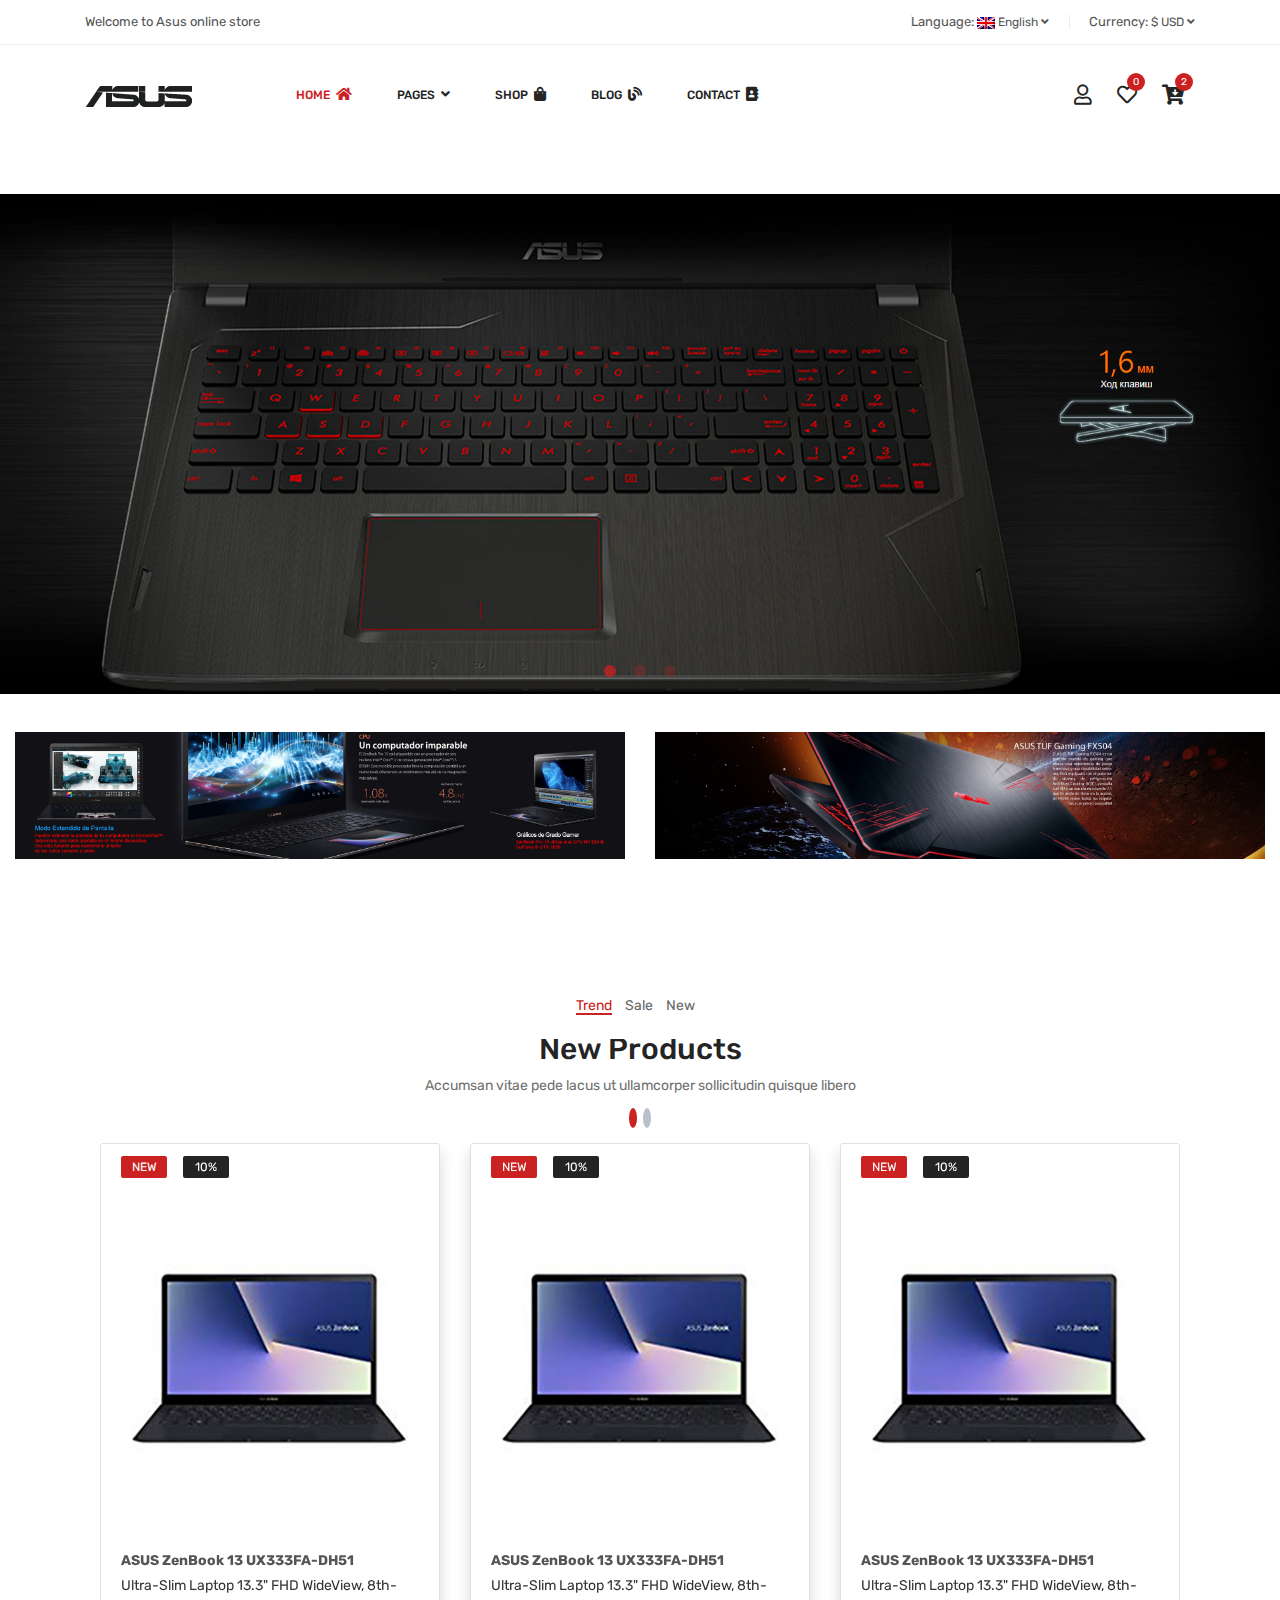
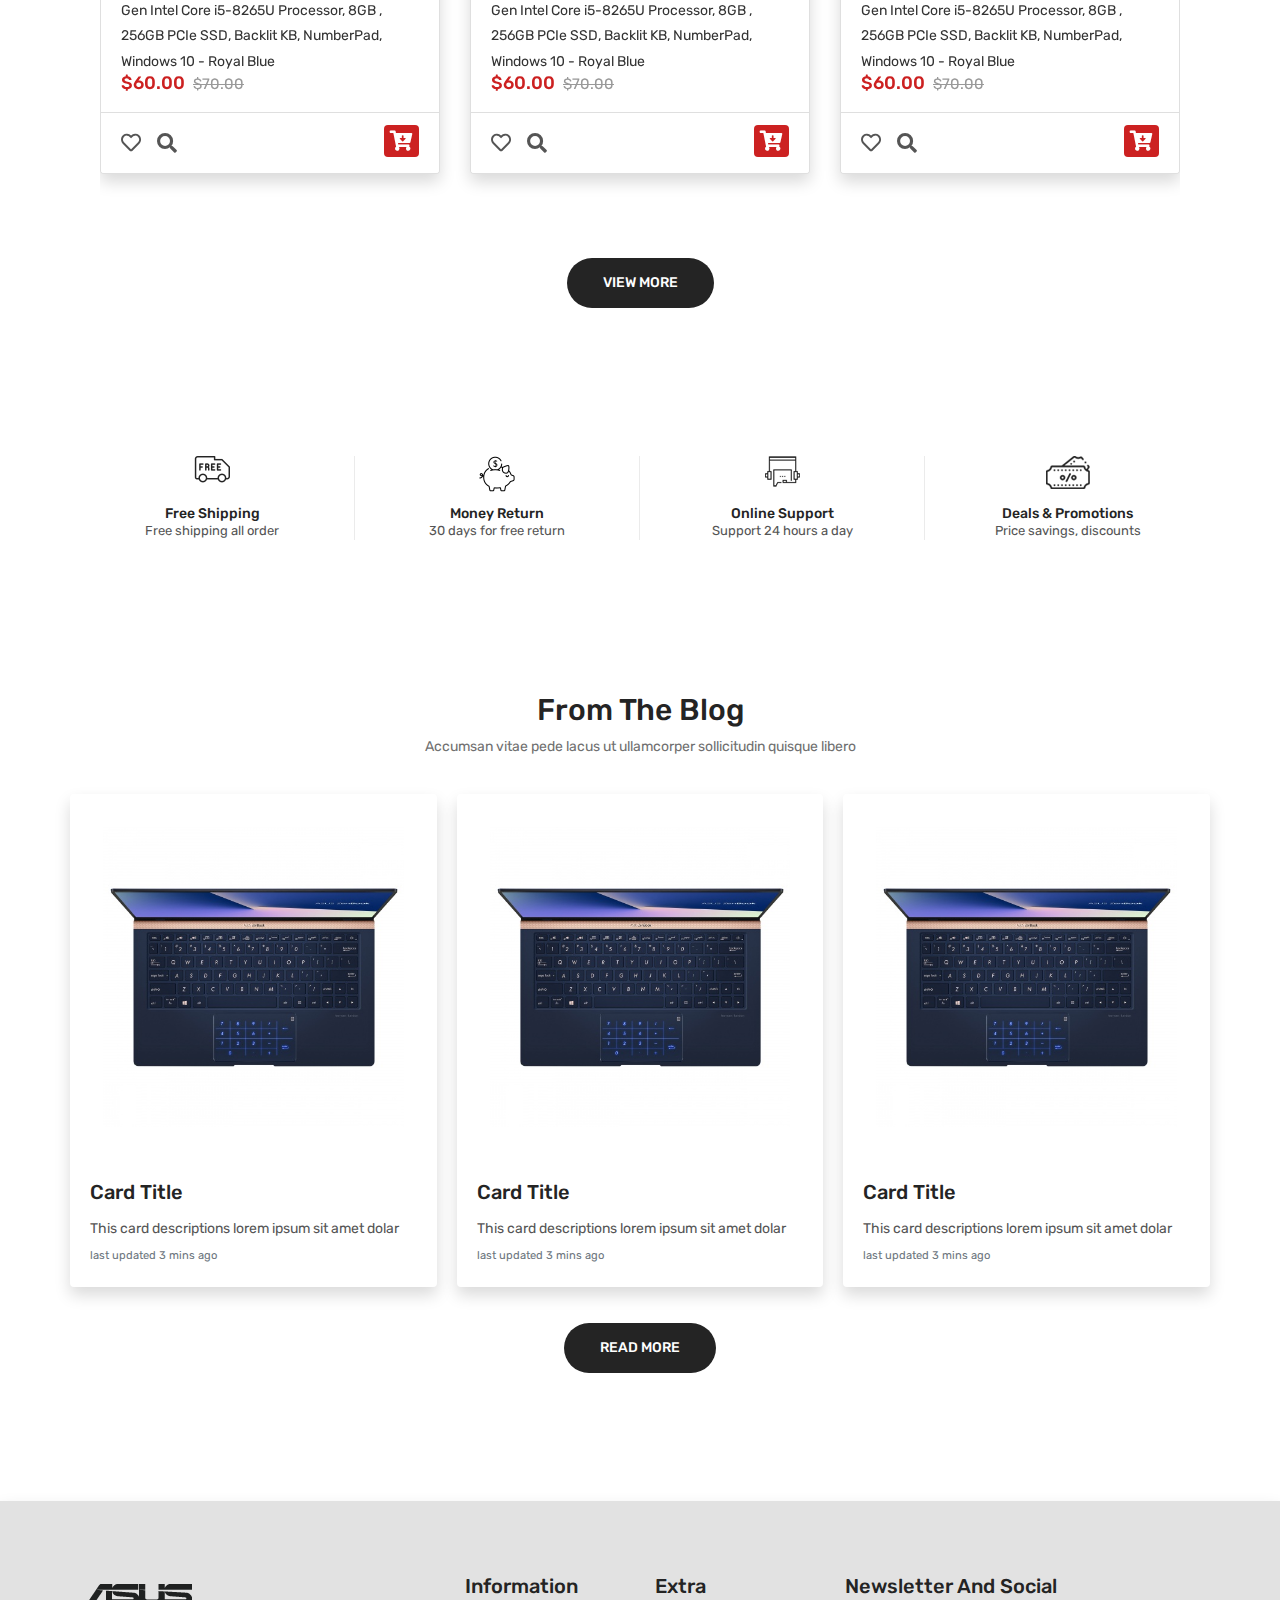
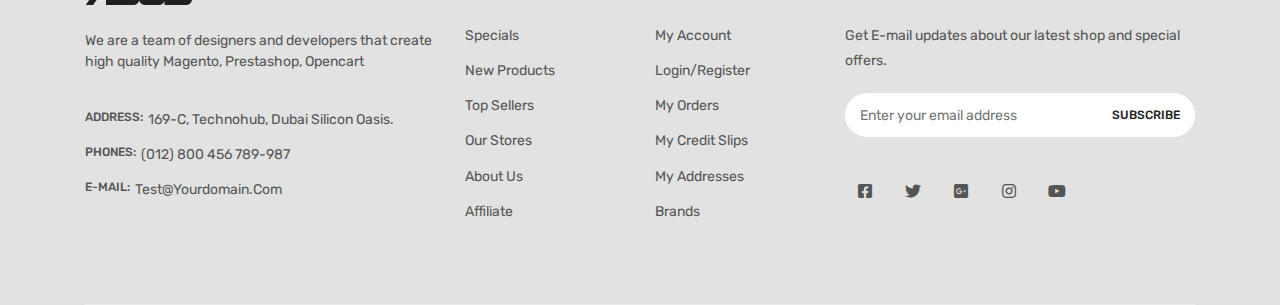
==== commit 4c2ae492: "index bezi duzelisler" ====
--- a/index.html
+++ b/index.html
@@ -108,7 +108,7 @@
                       <li class="static "><a href="products.html">Shop <i class="fas fa-shopping-bag"></i></a></li>
                       <li class="static"><a href="blog.html">Blog <i class="fa fa-blog"></i></a></li>
                       <li class="static"><a href="contact.html">Contact <i class="fas fa-address-book"></i></a></li>
-                      
+
                     </ul>
                   </nav>
                   <!-- main menu navbar end -->
@@ -202,7 +202,7 @@
                               class="fas fa-address-book"></i></a></div>
                       </div>
                     </li>
-                    
+
                   </ul>
                 </nav>
                 <!-- main menu navbar end -->
@@ -414,40 +414,40 @@
       </div>
     </section>
     <!--#endregion slider area end -->
-   
+
     <!-- region banner -->
-     <section> 
-       <div class="container-fluid">
-         <div class="row ">
+    <section>
+      <div class="container-fluid">
+        <div class="row ">
           <div class="col-md-6">
 
-              <div class="blog-post-item mb-30">
-                  <figure style="height:150px;" class="blog-thumb">
-                      <a href="products.html">
-                          <img  src="assets/img/banner/b2.jpg" alt="blog image">
-                      </a>
-                  </figure>
-              </div>
+            <div class="blog-post-item mb-30">
+              <figure style="height:150px;" class="blog-thumb">
+                <a href="products.html">
+                  <img src="assets/img/banner/b2.jpg" alt="blog image">
+                </a>
+              </figure>
+            </div>
           </div>
           <div class="col-md-6">
 
-              <div class="blog-post-item mb-30">
-                  <figure style="height:150px;" class="blog-thumb">
-                      <a href="products.html">
-                          <img src="assets/img/banner/b3.jpg" alt="blog image">
-                      </a>
-                  </figure>
-              </div>
-          </div>
+            <div class="blog-post-item mb-30">
+              <figure style="height:150px;" class="blog-thumb">
+                <a href="products.html">
+                  <img src="assets/img/banner/b3.jpg" alt="blog image">
+                </a>
+              </figure>
+            </div>
+          </div>
+        </div>
       </div>
-       </div>
-      
-    </section> 
+
+    </section>
     <!-- endregion banner -->
-   
-   
-    
-    <!-- #region tab section new trend sales -->
+
+
+
+    <!-- region tab section new trend sales -->
     <section class="section-space pb-0">
       <div class="tabs js-tabs">
         <div class="tabs-nav js-tabs-nav text-center" id="example">
@@ -520,20 +520,17 @@
                                     </div>
                                   </div>
                                   <div class="card-footer">
-                                    <div class="pro-btns d-flex">
-                                      <div class="wish mr-3">
-                                        <a href="#"><i class="far  fa-heart"></i></a>
-                                      </div>
-                                      <div class="compare-prod mr-3">
-                                        <a href="#" data-target=".compare" class="minicart-btn openBtn">
-                                          <i class="fas fa-sync"></i>
-                                        </a>
-                                        <a href="#"></a>
-                                      </div>
-                                      <div class="quickView d-none  d-md-block mr-3">
-                                        <a class="showModal open-qv" href="#" data-toggle="modal"
-                                          data-target=".quickViewModal"><i class="fas fa-search"></i></a>
-                                      </div>
+                                    <div class="pro-btns d-flex justify-content-between">
+                                      <div class="d-flex">
+                                        <div class="wish ">
+                                          <a href="#"><i class="far  fa-heart"></i></a>
+                                        </div>
+                                        <div class="quickView d-none  d-md-block ml-3 ">
+                                          <a class="showModal open-qv" href="#" data-toggle="modal"
+                                            data-target=".quickViewModal"><i class="fas fa-search"></i></a>
+                                        </div>
+                                      </div>
+
                                       <div class="add-to-card">
                                         <a href="#" data-toggle="modal" data-target="#MiniCard"
                                           class="minicart-btn open-card btn btn-cart2">
@@ -576,20 +573,17 @@
                                     </div>
                                   </div>
                                   <div class="card-footer">
-                                    <div class="pro-btns d-flex">
-                                      <div class="wish mr-3">
-                                        <a href="#"><i class="far  fa-heart"></i></a>
-                                      </div>
-                                      <div class="compare-prod mr-3">
-                                        <a href="#" data-target=".compare" class="minicart-btn openBtn">
-                                          <i class="fas fa-sync"></i>
-                                        </a>
-                                        <a href="#"></a>
-                                      </div>
-                                      <div class="quickView d-none  d-md-block mr-3">
-                                        <a class="showModal open-qv" href="#" data-toggle="modal"
-                                          data-target=".quickViewModal"><i class="fas fa-search"></i></a>
-                                      </div>
+                                    <div class="pro-btns d-flex justify-content-between">
+                                      <div class="d-flex">
+                                        <div class="wish ">
+                                          <a href="#"><i class="far  fa-heart"></i></a>
+                                        </div>
+                                        <div class="quickView d-none  d-md-block ml-3 ">
+                                          <a class="showModal open-qv" href="#" data-toggle="modal"
+                                            data-target=".quickViewModal"><i class="fas fa-search"></i></a>
+                                        </div>
+                                      </div>
+
                                       <div class="add-to-card">
                                         <a href="#" data-toggle="modal" data-target="#MiniCard"
                                           class="minicart-btn open-card btn btn-cart2">
@@ -632,20 +626,17 @@
                                     </div>
                                   </div>
                                   <div class="card-footer">
-                                    <div class="pro-btns d-flex">
-                                      <div class="wish mr-3">
-                                        <a href="#"><i class="far  fa-heart"></i></a>
-                                      </div>
-                                      <div class="compare-prod mr-3">
-                                        <a href="#" data-target=".compare" class="minicart-btn openBtn">
-                                          <i class="fas fa-sync"></i>
-                                        </a>
-                                        <a href="#"></a>
-                                      </div>
-                                      <div class="quickView d-none  d-md-block mr-3">
-                                        <a class="showModal open-qv" href="#" data-toggle="modal"
-                                          data-target=".quickViewModal"><i class="fas fa-search"></i></a>
-                                      </div>
+                                    <div class="pro-btns d-flex justify-content-between">
+                                      <div class="d-flex">
+                                        <div class="wish ">
+                                          <a href="#"><i class="far  fa-heart"></i></a>
+                                        </div>
+                                        <div class="quickView d-none  d-md-block ml-3 ">
+                                          <a class="showModal open-qv" href="#" data-toggle="modal"
+                                            data-target=".quickViewModal"><i class="fas fa-search"></i></a>
+                                        </div>
+                                      </div>
+
                                       <div class="add-to-card">
                                         <a href="#" data-toggle="modal" data-target="#MiniCard"
                                           class="minicart-btn open-card btn btn-cart2">
@@ -694,20 +685,17 @@
                                     </div>
                                   </div>
                                   <div class="card-footer">
-                                    <div class="pro-btns d-flex">
-                                      <div class="wish mr-3">
-                                        <a href="#"><i class="far  fa-heart"></i></a>
-                                      </div>
-                                      <div class="compare-prod mr-3">
-                                        <a href="#" data-target=".compare" class="minicart-btn openBtn">
-                                          <i class="fas fa-sync"></i>
-                                        </a>
-                                        <a href="#"></a>
-                                      </div>
-                                      <div class="quickView d-none  d-md-block mr-3">
-                                        <a class="showModal open-qv" href="#" data-toggle="modal"
-                                          data-target=".quickViewModal"><i class="fas fa-search"></i></a>
-                                      </div>
+                                    <div class="pro-btns d-flex justify-content-between">
+                                      <div class="d-flex">
+                                        <div class="wish ">
+                                          <a href="#"><i class="far  fa-heart"></i></a>
+                                        </div>
+                                        <div class="quickView d-none  d-md-block ml-3 ">
+                                          <a class="showModal open-qv" href="#" data-toggle="modal"
+                                            data-target=".quickViewModal"><i class="fas fa-search"></i></a>
+                                        </div>
+                                      </div>
+
                                       <div class="add-to-card">
                                         <a href="#" data-toggle="modal" data-target="#MiniCard"
                                           class="minicart-btn open-card btn btn-cart2">
@@ -750,20 +738,17 @@
                                     </div>
                                   </div>
                                   <div class="card-footer">
-                                    <div class="pro-btns d-flex">
-                                      <div class="wish mr-3">
-                                        <a href="#"><i class="far  fa-heart"></i></a>
-                                      </div>
-                                      <div class="compare-prod mr-3">
-                                        <a href="#" data-target=".compare" class="minicart-btn openBtn">
-                                          <i class="fas fa-sync"></i>
-                                        </a>
-                                        <a href="#"></a>
-                                      </div>
-                                      <div class="quickView d-none  d-md-block mr-3">
-                                        <a class="showModal open-qv" href="#" data-toggle="modal"
-                                          data-target=".quickViewModal"><i class="fas fa-search"></i></a>
-                                      </div>
+                                    <div class="pro-btns d-flex justify-content-between">
+                                      <div class="d-flex">
+                                        <div class="wish ">
+                                          <a href="#"><i class="far  fa-heart"></i></a>
+                                        </div>
+                                        <div class="quickView d-none  d-md-block ml-3 ">
+                                          <a class="showModal open-qv" href="#" data-toggle="modal"
+                                            data-target=".quickViewModal"><i class="fas fa-search"></i></a>
+                                        </div>
+                                      </div>
+
                                       <div class="add-to-card">
                                         <a href="#" data-toggle="modal" data-target="#MiniCard"
                                           class="minicart-btn open-card btn btn-cart2">
@@ -806,20 +791,17 @@
                                     </div>
                                   </div>
                                   <div class="card-footer">
-                                    <div class="pro-btns d-flex">
-                                      <div class="wish mr-3">
-                                        <a href="#"><i class="far  fa-heart"></i></a>
-                                      </div>
-                                      <div class="compare-prod mr-3">
-                                        <a href="#" data-target=".compare" class="minicart-btn openBtn">
-                                          <i class="fas fa-sync"></i>
-                                        </a>
-                                        <a href="#"></a>
-                                      </div>
-                                      <div class="quickView d-none  d-md-block mr-3">
-                                        <a class="showModal open-qv" href="#" data-toggle="modal"
-                                          data-target=".quickViewModal"><i class="fas fa-search"></i></a>
-                                      </div>
+                                    <div class="pro-btns d-flex justify-content-between">
+                                      <div class="d-flex">
+                                        <div class="wish ">
+                                          <a href="#"><i class="far  fa-heart"></i></a>
+                                        </div>
+                                        <div class="quickView d-none  d-md-block ml-3 ">
+                                          <a class="showModal open-qv" href="#" data-toggle="modal"
+                                            data-target=".quickViewModal"><i class="fas fa-search"></i></a>
+                                        </div>
+                                      </div>
+
                                       <div class="add-to-card">
                                         <a href="#" data-toggle="modal" data-target="#MiniCard"
                                           class="minicart-btn open-card btn btn-cart2">
@@ -863,185 +845,124 @@
                     </div>
                   </div>
                   <div class="row">
-                      <!-- #region product single  -->
-                      <div class="col-lg-4 col-md-6 mb-4">
-                        <div class="card h-100">
-                          <div class="card-header border-0 d-flex">
-                            <div class="product-label new mr-3">
-                              <span>new</span>
+                    <!-- #region product single  -->
+                    <div class="col-lg-4 col-md-6 mb-4">
+                      <div class="card h-100">
+                        <div class="card-header border-0 d-flex">
+                          <div class="product-label new mr-3">
+                            <span>new</span>
+                          </div>
+                          <div class="product-label discount">
+                            <span>10%</span>
+                          </div>
+                        </div>
+                        <a href="product-details">
+                          <img src="assets/img/product/large.jpg" alt="laptop" class="card-img-top">
+                        </a>
+                        <div class="card-body">
+                          <div class="product-caption card-text">
+                            <p class="product-name font-weight-bold">
+                              <a href="product-details.html">ASUS ZenBook 13 UX333FA-DH51</a>
+                            </p>
+                            <p class="product-name d-none  d-md-block">
+                              Ultra-Slim Laptop 13.3" FHD WideView, 8th-Gen Intel Core i5-8265U
+                              Processor, 8GB , 256GB PCIe SSD, Backlit KB, NumberPad, Windows 10 -
+                              Royal Blue
+                            </p>
+                            <div class="price-box">
+                              <span class="price-regular">$60.00</span>
+                              <span class="price-old"><del>$70.00</del></span>
                             </div>
-                            <div class="product-label discount">
-                              <span>10%</span>
-                            </div>
-                          </div>
-                          <a href="product-details">
-                            <img src="assets/img/product/large.jpg" alt="laptop" class="card-img-top">
-                          </a>
-                          <div class="card-body">
-                            <div class="product-caption card-text">
-                              <p class="product-name font-weight-bold">
-                                <a href="product-details.html">ASUS ZenBook 13 UX333FA-DH51</a>
-                              </p>
-                              <p class="product-name d-none  d-md-block">
-                                Ultra-Slim Laptop 13.3" FHD WideView, 8th-Gen Intel Core i5-8265U
-                                Processor, 8GB , 256GB PCIe SSD, Backlit KB, NumberPad, Windows 10 -
-                                Royal Blue
-                              </p>
-                              <div class="price-box">
-                                <span class="price-regular">$60.00</span>
-                                <span class="price-old"><del>$70.00</del></span>
-                              </div>
-                            </div>
-                          </div>
-                          <div class="card-footer">
-                            <div class="pro-btns d-flex">
-                              <div class="wish mr-3">
+                          </div>
+                        </div>
+                        <div class="card-footer">
+                          <div class="pro-btns d-flex justify-content-between">
+                            <div class="d-flex">
+                              <div class="wish ">
                                 <a href="#"><i class="far  fa-heart"></i></a>
                               </div>
-                              <div class="compare-prod mr-3">
-                                <a href="#" data-target=".compare" class="minicart-btn openBtn">
-                                  <i class="fas fa-sync"></i>
-                                </a>
-                                <a href="#"></a>
-                              </div>
-                              <div class="quickView d-none  d-md-block mr-3">
+                              <div class="quickView d-none  d-md-block ml-3 ">
                                 <a class="showModal open-qv" href="#" data-toggle="modal"
                                   data-target=".quickViewModal"><i class="fas fa-search"></i></a>
                               </div>
-                              <div class="add-to-card">
-                                <a href="#" data-toggle="modal" data-target="#MiniCard"
-                                  class="minicart-btn open-card btn btn-cart2">
-                                  <i class="fa fa-cart-arrow-down"></i>
-                                </a>
-                              </div>
+                            </div>
+
+                            <div class="add-to-card">
+                              <a href="#" data-toggle="modal" data-target="#MiniCard"
+                                class="minicart-btn open-card btn btn-cart2">
+                                <i class="fa fa-cart-arrow-down"></i>
+                              </a>
                             </div>
                           </div>
                         </div>
                       </div>
-                      <!-- #endregion product single  -->
-                      <!-- #region product single  -->
-                      <div class="col-lg-4 col-md-6 mb-4">
-                        <div class="card h-100">
-                          <div class="card-header border-0 d-flex">
-                            <div class="product-label new mr-3">
-                              <span>new</span>
+                    </div>
+                    <!-- #endregion product single  -->
+                    <!-- #region product single  -->
+                    <div class="col-lg-4 col-md-6 mb-4">
+                      <div class="card h-100">
+                        <div class="card-header border-0 d-flex">
+                          <div class="product-label new mr-3">
+                            <span>new</span>
+                          </div>
+                          <div class="product-label discount">
+                            <span>10%</span>
+                          </div>
+                        </div>
+                        <a href="product-details">
+                          <img src="assets/img/product/large.jpg" alt="laptop" class="card-img-top">
+                        </a>
+                        <div class="card-body">
+                          <div class="product-caption card-text">
+                            <p class="product-name font-weight-bold">
+                              <a href="product-details.html">ASUS ZenBook 13 UX333FA-DH51</a>
+                            </p>
+                            <p class="product-name d-none  d-md-block">
+                              Ultra-Slim Laptop 13.3" FHD WideView, 8th-Gen Intel Core i5-8265U
+                              Processor, 8GB , 256GB PCIe SSD, Backlit KB, NumberPad, Windows 10 -
+                              Royal Blue
+                            </p>
+                            <div class="price-box">
+                              <span class="price-regular">$60.00</span>
+                              <span class="price-old"><del>$70.00</del></span>
                             </div>
-                            <div class="product-label discount">
-                              <span>10%</span>
-                            </div>
-                          </div>
-                          <a href="product-details">
-                            <img src="assets/img/product/large.jpg" alt="laptop" class="card-img-top">
-                          </a>
-                          <div class="card-body">
-                            <div class="product-caption card-text">
-                              <p class="product-name font-weight-bold">
-                                <a href="product-details.html">ASUS ZenBook 13 UX333FA-DH51</a>
-                              </p>
-                              <p class="product-name d-none  d-md-block">
-                                Ultra-Slim Laptop 13.3" FHD WideView, 8th-Gen Intel Core i5-8265U
-                                Processor, 8GB , 256GB PCIe SSD, Backlit KB, NumberPad, Windows 10 -
-                                Royal Blue
-                              </p>
-                              <div class="price-box">
-                                <span class="price-regular">$60.00</span>
-                                <span class="price-old"><del>$70.00</del></span>
-                              </div>
-                            </div>
-                          </div>
-                          <div class="card-footer">
-                            <div class="pro-btns d-flex">
-                              <div class="wish mr-3">
+                          </div>
+                        </div>
+                        <div class="card-footer">
+                          <div class="pro-btns d-flex justify-content-between">
+                            <div class="d-flex">
+                              <div class="wish ">
                                 <a href="#"><i class="far  fa-heart"></i></a>
                               </div>
-                              <div class="compare-prod mr-3">
-                                <a href="#" data-target=".compare" class="minicart-btn openBtn">
-                                  <i class="fas fa-sync"></i>
-                                </a>
-                                <a href="#"></a>
-                              </div>
-                              <div class="quickView d-none  d-md-block mr-3">
+                              <div class="quickView d-none  d-md-block ml-3 ">
                                 <a class="showModal open-qv" href="#" data-toggle="modal"
                                   data-target=".quickViewModal"><i class="fas fa-search"></i></a>
                               </div>
-                              <div class="add-to-card">
-                                <a href="#" data-toggle="modal" data-target="#MiniCard"
-                                  class="minicart-btn open-card btn btn-cart2">
-                                  <i class="fa fa-cart-arrow-down"></i>
-                                </a>
-                              </div>
+                            </div>
+
+                            <div class="add-to-card">
+                              <a href="#" data-toggle="modal" data-target="#MiniCard"
+                                class="minicart-btn open-card btn btn-cart2">
+                                <i class="fa fa-cart-arrow-down"></i>
+                              </a>
                             </div>
                           </div>
                         </div>
                       </div>
-                      <!-- #endregion product single  -->
-                      <!-- #region product single  -->
-                      <div class="col-lg-4 col-md-6 mb-4">
-                        <div class="card h-100">
-                          <div class="card-header border-0 d-flex">
-                            <div class="product-label new mr-3">
-                              <span>new</span>
-                            </div>
-                            <div class="product-label discount">
-                              <span>10%</span>
-                            </div>
-                          </div>
-                          <a href="product-details">
-                            <img src="assets/img/product/large.jpg" alt="laptop" class="card-img-top">
-                          </a>
-                          <div class="card-body">
-                            <div class="product-caption card-text">
-                              <p class="product-name font-weight-bold">
-                                <a href="product-details.html">ASUS ZenBook 13 UX333FA-DH51</a>
-                              </p>
-                              <p class="product-name d-none  d-md-block">
-                                Ultra-Slim Laptop 13.3" FHD WideView, 8th-Gen Intel Core i5-8265U
-                                Processor, 8GB , 256GB PCIe SSD, Backlit KB, NumberPad, Windows 10 -
-                                Royal Blue
-                              </p>
-                              <div class="price-box">
-                                <span class="price-regular">$60.00</span>
-                                <span class="price-old"><del>$70.00</del></span>
-                              </div>
-                            </div>
-                          </div>
-                          <div class="card-footer">
-                            <div class="pro-btns d-flex">
-                              <div class="wish mr-3">
-                                <a href="#"><i class="far  fa-heart"></i></a>
-                              </div>
-                              <div class="compare-prod mr-3">
-                                <a href="#" data-target=".compare" class="minicart-btn openBtn">
-                                  <i class="fas fa-sync"></i>
-                                </a>
-                                <a href="#"></a>
-                              </div>
-                              <div class="quickView d-none  d-md-block mr-3">
-                                <a class="showModal open-qv" href="#" data-toggle="modal"
-                                  data-target=".quickViewModal"><i class="fas fa-search"></i></a>
-                              </div>
-                              <div class="add-to-card">
-                                <a href="#" data-toggle="modal" data-target="#MiniCard"
-                                  class="minicart-btn open-card btn btn-cart2">
-                                  <i class="fa fa-cart-arrow-down"></i>
-                                </a>
-                              </div>
-                            </div>
-                          </div>
-                        </div>
-                      </div>
-                      <!-- #endregion product single  -->
-                    </div>
-                    <div class="row justify-content-center mt-5  mb-5">
-                      <a href="products.html" class="btn-hero" tabindex="0">view more</a>
-                    </div>
+                    </div>
+                    <!-- #endregion product single  -->
+                    <!-- #region product single  -->
+                  </div>
+                  <div class="row justify-content-center mt-5  mb-5">
+                    <a href="products.html" class="btn-hero" tabindex="0">view more</a>
+                  </div>
                 </div>
               </div>
             </section>
             <!-- #endregion SALE product area start -->
           </div>
           <div class="tab js-tabs-content" id="tab-3">
-            <!-- NEW product area start -->
+            <!--#region NEW product area start -->
             <section>
               <div class="container cta-100 ">
                 <div class="container">
@@ -1054,182 +975,121 @@
                     </div>
                   </div>
                   <div class="row">
-                      <!-- #region product single  -->
-                      <div class="col-lg-4 col-md-6 mb-4">
-                        <div class="card h-100">
-                          <div class="card-header border-0 d-flex">
-                            <div class="product-label new mr-3">
-                              <span>new</span>
+                    <!-- #region product single  -->
+                    <div class="col-lg-4 col-md-6 mb-4">
+                      <div class="card h-100">
+                        <div class="card-header border-0 d-flex">
+                          <div class="product-label new mr-3">
+                            <span>new</span>
+                          </div>
+                          <div class="product-label discount">
+                            <span>10%</span>
+                          </div>
+                        </div>
+                        <a href="product-details">
+                          <img src="assets/img/product/large.jpg" alt="laptop" class="card-img-top">
+                        </a>
+                        <div class="card-body">
+                          <div class="product-caption card-text">
+                            <p class="product-name font-weight-bold">
+                              <a href="product-details.html">ASUS ZenBook 13 UX333FA-DH51</a>
+                            </p>
+                            <p class="product-name d-none  d-md-block">
+                              Ultra-Slim Laptop 13.3" FHD WideView, 8th-Gen Intel Core i5-8265U
+                              Processor, 8GB , 256GB PCIe SSD, Backlit KB, NumberPad, Windows 10 -
+                              Royal Blue
+                            </p>
+                            <div class="price-box">
+                              <span class="price-regular">$60.00</span>
+                              <span class="price-old"><del>$70.00</del></span>
                             </div>
-                            <div class="product-label discount">
-                              <span>10%</span>
-                            </div>
-                          </div>
-                          <a href="product-details">
-                            <img src="assets/img/product/large.jpg" alt="laptop" class="card-img-top">
-                          </a>
-                          <div class="card-body">
-                            <div class="product-caption card-text">
-                              <p class="product-name font-weight-bold">
-                                <a href="product-details.html">ASUS ZenBook 13 UX333FA-DH51</a>
-                              </p>
-                              <p class="product-name d-none  d-md-block">
-                                Ultra-Slim Laptop 13.3" FHD WideView, 8th-Gen Intel Core i5-8265U
-                                Processor, 8GB , 256GB PCIe SSD, Backlit KB, NumberPad, Windows 10 -
-                                Royal Blue
-                              </p>
-                              <div class="price-box">
-                                <span class="price-regular">$60.00</span>
-                                <span class="price-old"><del>$70.00</del></span>
-                              </div>
-                            </div>
-                          </div>
-                          <div class="card-footer">
-                            <div class="pro-btns d-flex">
-                              <div class="wish mr-3">
+                          </div>
+                        </div>
+                        <div class="card-footer">
+                          <div class="pro-btns d-flex justify-content-between">
+                            <div class="d-flex">
+                              <div class="wish ">
                                 <a href="#"><i class="far  fa-heart"></i></a>
                               </div>
-                              <div class="compare-prod mr-3">
-                                <a href="#" data-target=".compare" class="minicart-btn openBtn">
-                                  <i class="fas fa-sync"></i>
-                                </a>
-                                <a href="#"></a>
-                              </div>
-                              <div class="quickView d-none  d-md-block mr-3">
+                              <div class="quickView d-none  d-md-block ml-3 ">
                                 <a class="showModal open-qv" href="#" data-toggle="modal"
                                   data-target=".quickViewModal"><i class="fas fa-search"></i></a>
                               </div>
-                              <div class="add-to-card">
-                                <a href="#" data-toggle="modal" data-target="#MiniCard"
-                                  class="minicart-btn open-card btn btn-cart2">
-                                  <i class="fa fa-cart-arrow-down"></i>
-                                </a>
-                              </div>
+                            </div>
+
+                            <div class="add-to-card">
+                              <a href="#" data-toggle="modal" data-target="#MiniCard"
+                                class="minicart-btn open-card btn btn-cart2">
+                                <i class="fa fa-cart-arrow-down"></i>
+                              </a>
                             </div>
                           </div>
                         </div>
                       </div>
-                      <!-- #endregion product single  -->
-                      <!-- #region product single  -->
-                      <div class="col-lg-4 col-md-6 mb-4">
-                        <div class="card h-100">
-                          <div class="card-header border-0 d-flex">
-                            <div class="product-label new mr-3">
-                              <span>new</span>
+                    </div>
+                    <!-- #endregion product single  -->
+                    <!-- #region product single  -->
+                    <div class="col-lg-4 col-md-6 mb-4">
+                      <div class="card h-100">
+                        <div class="card-header border-0 d-flex">
+                          <div class="product-label new mr-3">
+                            <span>new</span>
+                          </div>
+                          <div class="product-label discount">
+                            <span>10%</span>
+                          </div>
+                        </div>
+                        <a href="product-details">
+                          <img src="assets/img/product/large.jpg" alt="laptop" class="card-img-top">
+                        </a>
+                        <div class="card-body">
+                          <div class="product-caption card-text">
+                            <p class="product-name font-weight-bold">
+                              <a href="product-details.html">ASUS ZenBook 13 UX333FA-DH51</a>
+                            </p>
+                            <p class="product-name d-none  d-md-block">
+                              Ultra-Slim Laptop 13.3" FHD WideView, 8th-Gen Intel Core i5-8265U
+                              Processor, 8GB , 256GB PCIe SSD, Backlit KB, NumberPad, Windows 10 -
+                              Royal Blue
+                            </p>
+                            <div class="price-box">
+                              <span class="price-regular">$60.00</span>
+                              <span class="price-old"><del>$70.00</del></span>
                             </div>
-                            <div class="product-label discount">
-                              <span>10%</span>
-                            </div>
-                          </div>
-                          <a href="product-details">
-                            <img src="assets/img/product/large.jpg" alt="laptop" class="card-img-top">
-                          </a>
-                          <div class="card-body">
-                            <div class="product-caption card-text">
-                              <p class="product-name font-weight-bold">
-                                <a href="product-details.html">ASUS ZenBook 13 UX333FA-DH51</a>
-                              </p>
-                              <p class="product-name d-none  d-md-block">
-                                Ultra-Slim Laptop 13.3" FHD WideView, 8th-Gen Intel Core i5-8265U
-                                Processor, 8GB , 256GB PCIe SSD, Backlit KB, NumberPad, Windows 10 -
-                                Royal Blue
-                              </p>
-                              <div class="price-box">
-                                <span class="price-regular">$60.00</span>
-                                <span class="price-old"><del>$70.00</del></span>
-                              </div>
-                            </div>
-                          </div>
-                          <div class="card-footer">
-                            <div class="pro-btns d-flex">
-                              <div class="wish mr-3">
+                          </div>
+                        </div>
+                        <div class="card-footer">
+                          <div class="pro-btns d-flex justify-content-between">
+                            <div class="d-flex">
+                              <div class="wish ">
                                 <a href="#"><i class="far  fa-heart"></i></a>
                               </div>
-                              <div class="compare-prod mr-3">
-                                <a href="#" data-target=".compare" class="minicart-btn openBtn">
-                                  <i class="fas fa-sync"></i>
-                                </a>
-                                <a href="#"></a>
-                              </div>
-                              <div class="quickView d-none  d-md-block mr-3">
+                              <div class="quickView d-none  d-md-block ml-3 ">
                                 <a class="showModal open-qv" href="#" data-toggle="modal"
                                   data-target=".quickViewModal"><i class="fas fa-search"></i></a>
                               </div>
-                              <div class="add-to-card">
-                                <a href="#" data-toggle="modal" data-target="#MiniCard"
-                                  class="minicart-btn open-card btn btn-cart2">
-                                  <i class="fa fa-cart-arrow-down"></i>
-                                </a>
-                              </div>
+                            </div>
+
+                            <div class="add-to-card">
+                              <a href="#" data-toggle="modal" data-target="#MiniCard"
+                                class="minicart-btn open-card btn btn-cart2">
+                                <i class="fa fa-cart-arrow-down"></i>
+                              </a>
                             </div>
                           </div>
                         </div>
                       </div>
-                      <!-- #endregion product single  -->
-                      <!-- #region product single  -->
-                      <div class="col-lg-4 col-md-6 mb-4">
-                        <div class="card h-100">
-                          <div class="card-header border-0 d-flex">
-                            <div class="product-label new mr-3">
-                              <span>new</span>
-                            </div>
-                            <div class="product-label discount">
-                              <span>10%</span>
-                            </div>
-                          </div>
-                          <a href="product-details">
-                            <img src="assets/img/product/large.jpg" alt="laptop" class="card-img-top">
-                          </a>
-                          <div class="card-body">
-                            <div class="product-caption card-text">
-                              <p class="product-name font-weight-bold">
-                                <a href="product-details.html">ASUS ZenBook 13 UX333FA-DH51</a>
-                              </p>
-                              <p class="product-name d-none  d-md-block">
-                                Ultra-Slim Laptop 13.3" FHD WideView, 8th-Gen Intel Core i5-8265U
-                                Processor, 8GB , 256GB PCIe SSD, Backlit KB, NumberPad, Windows 10 -
-                                Royal Blue
-                              </p>
-                              <div class="price-box">
-                                <span class="price-regular">$60.00</span>
-                                <span class="price-old"><del>$70.00</del></span>
-                              </div>
-                            </div>
-                          </div>
-                          <div class="card-footer">
-                            <div class="pro-btns d-flex">
-                              <div class="wish mr-3">
-                                <a href="#"><i class="far  fa-heart"></i></a>
-                              </div>
-                              <div class="compare-prod mr-3">
-                                <a href="#" data-target=".compare" class="minicart-btn openBtn">
-                                  <i class="fas fa-sync"></i>
-                                </a>
-                                <a href="#"></a>
-                              </div>
-                              <div class="quickView d-none  d-md-block mr-3">
-                                <a class="showModal open-qv" href="#" data-toggle="modal"
-                                  data-target=".quickViewModal"><i class="fas fa-search"></i></a>
-                              </div>
-                              <div class="add-to-card">
-                                <a href="#" data-toggle="modal" data-target="#MiniCard"
-                                  class="minicart-btn open-card btn btn-cart2">
-                                  <i class="fa fa-cart-arrow-down"></i>
-                                </a>
-                              </div>
-                            </div>
-                          </div>
-                        </div>
-                      </div>
-                      <!-- #endregion product single  -->
-                    </div>
-                    <div class="row justify-content-center mt-5  mb-5">
-                      <a href="products.html" class="btn-hero" tabindex="0">view more</a>
-                    </div>
+                    </div>
+                    <!-- #endregion product single  -->
+                    <!-- #region product single  -->
+                  </div>
+                  <div class="row justify-content-center mt-5  mb-5">
+                    <a href="products.html" class="btn-hero" tabindex="0">view more</a>
+                  </div>
                 </div>
               </div>
             </section>
-            <!-- NEW product area start -->
+            <!--#endregion NEW product area start -->
           </div>
         </div>
       </div>
@@ -1357,7 +1217,7 @@
       <!-- <div class="animated bounce delay-2s">Example</div> -->
     </section>
     <!-- #endregion tab section new trend sales -->
-   
+
 
     <!-- #region service policy start -->
     <section class="service-policy-area section-space ">
@@ -1412,9 +1272,9 @@
     </section>
     <!--#endregion service policy end -->
 
-    
+
     <!-- #region blog -->
-    <section class="section-space" >
+    <section class="section-space">
       <div class="container">
         <!-- #region section title -->
         <div class="row">
@@ -1432,9 +1292,13 @@
           <div class="card-columns">
             <!-- #region blog single card -->
             <div class="card shadow border-0">
-              <img src="assets/img/product/ASUS_ZenBook_13_UX333/az133l.jpg" alt="Card image cap">
+              <a href="blog-details.html">
+                <img src="assets/img/product/ASUS_ZenBook_13_UX333/az133l.jpg" alt="Card image cap">
+              </a>
               <div class="card-body">
-                <h5 class="card-title">Card Title</h5>
+                <a href="blog-details.html">
+                  <h5 class="card-title">Card Title</h5>
+                </a>
                 <p class="card-text">This card descriptions lorem ipsum sit amet dolar </p>
                 <p class="card-text"><small class="text-muted">last updated 3 mins ago</small></p>
               </div>
@@ -1443,9 +1307,15 @@
 
             <!-- #region blog single card -->
             <div class="card shadow border-0">
-              <img src="assets/img/product/ASUS_ZenBook_13_UX333/az133l.jpg" alt="Card image cap">
+              <a href="blog-details.html">
+
+                <img src="assets/img/product/ASUS_ZenBook_13_UX333/az133l.jpg" alt="Card image cap">
+              </a>
               <div class="card-body">
-                <h5 class="card-title">Card Title</h5>
+                <a href="blog-details.html">
+
+                  <h5 class="card-title">Card Title</h5>
+                </a>
                 <p class="card-text">This card descriptions lorem ipsum sit amet dolar </p>
                 <p class="card-text"><small class="text-muted">last updated 3 mins ago</small></p>
               </div>
@@ -1454,9 +1324,15 @@
 
             <!-- #region blog single card -->
             <div class="card shadow border-0">
-              <img src="assets/img/product/ASUS_ZenBook_13_UX333/az133l.jpg" alt="Card image cap">
+              <a href="blog-details.html">
+
+                <img src="assets/img/product/ASUS_ZenBook_13_UX333/az133l.jpg" alt="Card image cap">
+              </a>
               <div class="card-body">
-                <h5 class="card-title">Card Title</h5>
+                <a href="blog-details.html">
+
+                  <h5 class="card-title">Card Title</h5>
+                </a>
                 <p class="card-text">This card descriptions lorem ipsum sit amet dolar </p>
                 <p class="card-text"><small class="text-muted">last updated 3 mins ago</small></p>
               </div>
@@ -1485,118 +1361,125 @@
 
     <!-- footer widget area start -->
     <div class="footer-widget-area">
-        <div class="container">
-            <div class="footer-widget-inner section-space">
-                <div class="row mbn-30">
-                    <!-- footer widget item start -->
-                    <div class="col-lg-4 col-md-6 col-sm-6">
-                        <div class="footer-widget-item mb-30">
-                            <div class="footer-widget-logo">
-                                <a href="index.html">
-                                    <img src="assets/img/logo/logo.png" alt="">
-                                </a>
-                            </div>
-                            <ul class="footer-widget-body">
-                                <li class="widget-text">We are a team of designers and developers that create high quality Magento, Prestashop, Opencart</li>
-                                <li class="address">
-                                    <em>address:</em>
-                                    169-C, Technohub, Dubai Silicon Oasis.
-                                </li>
-                                <li class="phone">
-                                    <em>phones:</em>
-                                    <a href="tel:(012)800456789-987">(012) 800 456 789-987</a>
-                                </li>
-                                <li class="email">
-                                    <em>e-mail:</em>
-                                    <a href="mailto:test@yourdomain.com">test@yourdomain.com</a>
-                                </li>
-                            </ul>
-                        </div>
-                    </div>
-                    <!-- footer widget item end -->
-
-                    <!-- footer widget item start -->
-                    <div class="col-lg-2 col-md-6 col-sm-6">
-                        <div class="footer-widget-item mb-30">
-                            <div class="footer-widget-title">
-                                <h5>information</h5>
-                            </div>
-                            <ul class="footer-widget-body">
-                                <li><a href="#">Specials</a></li>
-                                <li><a href="#">New products</a></li>
-                                <li><a href="#">Top sellers</a></li>
-                                <li><a href="#">Our stores</a></li>
-                                <li><a href="#">About us</a></li>
-                                <li><a href="#">Affiliate</a></li>
-                            </ul>
-                        </div>
-                    </div>
-                    <!-- footer widget item end -->
-
-                    <!-- footer widget item start -->
-                    <div class="col-lg-2 col-md-6 col-sm-6">
-                        <div class="footer-widget-item mb-30">
-                            <div class="footer-widget-title">
-                                <h5>extra</h5>
-                            </div>
-                            <ul class="footer-widget-body">
-                                <li><a href="my-account.html">my account</a></li>
-                                <li><a href="login-register.html">login/register</a></li>
-                                <li><a href="#">my orders</a></li>
-                                <li><a href="#">my credit slips</a></li>
-                                <li><a href="#">my addresses</a></li>
-                                <li><a href="#">brands</a></li>
-                            </ul>
-                        </div>
-                    </div>
-                    <!-- footer widget item end -->
-
-                    <!-- footer widget item start -->
-                    <div class="col-lg-4 col-md-6 col-sm-6 ">
-                        <div class="footer-widget-item mb-30">
-                            <div class="footer-widget-title">
-                                <h5>newsletter and social</h5>
-                            </div>
-                            <div class="footer-widget-body">
-                                <!-- newsletter area start -->
-                                <div class="newsletter-inner">
-                                    <p>Get E-mail updates about our latest shop and special offers.</p>
-                                    <form id="mc-form" novalidate="true">
-                                        <input type="email" class="news-field" id="mc-email" autocomplete="off" placeholder="Enter your email address" name="EMAIL">
-                                        <button class="news-btn border-0" id="mc-submit">Subscribe</button>
-                                    </form>
-                                    <!-- mailchimp-alerts Start -->
-                                    <div class="mailchimp-alerts">
-                                        <div class="mailchimp-submitting"></div><!-- mailchimp-submitting end -->
-                                        <div class="mailchimp-success"></div><!-- mailchimp-success end -->
-                                        <div class="mailchimp-error"></div><!-- mailchimp-error end -->
-                                    </div>
-                                    <!-- mailchimp-alerts end -->
-                                </div>
-                                <!-- newsletter area start -->
-
-                                <!-- footer widget social link start -->
-                                <div class="footer-social-link">
-                                    <a href="#" class="facebook" data-toggle="tooltip" title="" data-original-title="Facebook"><i class="fab fa-facebook-square"></i></a>
-                                    <a href="#" class="twitter" data-toggle="tooltip" title="" data-original-title="Twitter"><i class="fab fa-twitter"></i></a>
-                                    <a href="#" class="google" data-toggle="tooltip" title="" data-original-title="Google plus"><i class="fab fa-google-plus-square"></i></a>
-                                    <a href="#" class="instagram" data-toggle="tooltip" title="" data-original-title="Instagram"><i class="fab fa-instagram"></i></a>
-                                    <a href="#" class="youtube" data-toggle="tooltip" title="" data-original-title="Youtube"><i class="fab fa-youtube"></i></a>
-                                </div>
-                                <!-- footer widget social link end -->
-                            </div>
-                        </div>
-                    </div>
-                    <!-- footer widget item end -->
+      <div class="container">
+        <div class="footer-widget-inner section-space">
+          <div class="row mbn-30">
+            <!-- footer widget item start -->
+            <div class="col-lg-4 col-md-6 col-sm-6">
+              <div class="footer-widget-item mb-30">
+                <div class="footer-widget-logo">
+                  <a href="index.html">
+                    <img src="assets/img/logo/logo.png" alt="">
+                  </a>
                 </div>
-            </div>
+                <ul class="footer-widget-body">
+                  <li class="widget-text">We are a team of designers and developers that create high quality Magento,
+                    Prestashop, Opencart</li>
+                  <li class="address">
+                    <em>address:</em>
+                    169-C, Technohub, Dubai Silicon Oasis.
+                  </li>
+                  <li class="phone">
+                    <em>phones:</em>
+                    <a href="tel:(012)800456789-987">(012) 800 456 789-987</a>
+                  </li>
+                  <li class="email">
+                    <em>e-mail:</em>
+                    <a href="mailto:test@yourdomain.com">test@yourdomain.com</a>
+                  </li>
+                </ul>
+              </div>
+            </div>
+            <!-- footer widget item end -->
+
+            <!-- footer widget item start -->
+            <div class="col-lg-2 col-md-6 col-sm-6">
+              <div class="footer-widget-item mb-30">
+                <div class="footer-widget-title">
+                  <h5>information</h5>
+                </div>
+                <ul class="footer-widget-body">
+                  <li><a href="#">Specials</a></li>
+                  <li><a href="#">New products</a></li>
+                  <li><a href="#">Top sellers</a></li>
+                  <li><a href="#">Our stores</a></li>
+                  <li><a href="#">About us</a></li>
+                  <li><a href="#">Affiliate</a></li>
+                </ul>
+              </div>
+            </div>
+            <!-- footer widget item end -->
+
+            <!-- footer widget item start -->
+            <div class="col-lg-2 col-md-6 col-sm-6">
+              <div class="footer-widget-item mb-30">
+                <div class="footer-widget-title">
+                  <h5>extra</h5>
+                </div>
+                <ul class="footer-widget-body">
+                  <li><a href="my-account.html">my account</a></li>
+                  <li><a href="login-register.html">login/register</a></li>
+                  <li><a href="#">my orders</a></li>
+                  <li><a href="#">my credit slips</a></li>
+                  <li><a href="#">my addresses</a></li>
+                  <li><a href="#">brands</a></li>
+                </ul>
+              </div>
+            </div>
+            <!-- footer widget item end -->
+
+            <!-- footer widget item start -->
+            <div class="col-lg-4 col-md-6 col-sm-6 ">
+              <div class="footer-widget-item mb-30">
+                <div class="footer-widget-title">
+                  <h5>newsletter and social</h5>
+                </div>
+                <div class="footer-widget-body">
+                  <!-- newsletter area start -->
+                  <div class="newsletter-inner">
+                    <p>Get E-mail updates about our latest shop and special offers.</p>
+                    <form id="mc-form" novalidate="true">
+                      <input type="email" class="news-field" id="mc-email" autocomplete="off"
+                        placeholder="Enter your email address" name="EMAIL">
+                      <button class="news-btn border-0" id="mc-submit">Subscribe</button>
+                    </form>
+                    <!-- mailchimp-alerts Start -->
+                    <div class="mailchimp-alerts">
+                      <div class="mailchimp-submitting"></div><!-- mailchimp-submitting end -->
+                      <div class="mailchimp-success"></div><!-- mailchimp-success end -->
+                      <div class="mailchimp-error"></div><!-- mailchimp-error end -->
+                    </div>
+                    <!-- mailchimp-alerts end -->
+                  </div>
+                  <!-- newsletter area start -->
+
+                  <!-- footer widget social link start -->
+                  <div class="footer-social-link">
+                    <a href="#" class="facebook" data-toggle="tooltip" title="" data-original-title="Facebook"><i
+                        class="fab fa-facebook-square"></i></a>
+                    <a href="#" class="twitter" data-toggle="tooltip" title="" data-original-title="Twitter"><i
+                        class="fab fa-twitter"></i></a>
+                    <a href="#" class="google" data-toggle="tooltip" title="" data-original-title="Google plus"><i
+                        class="fab fa-google-plus-square"></i></a>
+                    <a href="#" class="instagram" data-toggle="tooltip" title="" data-original-title="Instagram"><i
+                        class="fab fa-instagram"></i></a>
+                    <a href="#" class="youtube" data-toggle="tooltip" title="" data-original-title="Youtube"><i
+                        class="fab fa-youtube"></i></a>
+                  </div>
+                  <!-- footer widget social link end -->
+                </div>
+              </div>
+            </div>
+            <!-- footer widget item end -->
+          </div>
         </div>
+      </div>
     </div>
     <!-- footer widget area end -->
 
-    
-
-</footer>
+
+
+  </footer>
   <!--  #endregion footer -->
   <!-- main end -->
   <!-- Optional JavaScript -->
@@ -1607,7 +1490,7 @@
   <script src="assets/slick-1.8.1/slick-1.8.1/slick/slick.js"></script>
   <script src="assets/plugin_product_slider/js/lightslider.js"></script>
   <script src="assets/Animated-Tabs-anitabs/js/anitabs.js"></script>
-  
+
   <!-- <script src="assets/plugin_product_slider/js/lightslider.min.js"></script> -->
   <script src="js/slick-custom.js"></script>
   <script src="js/app.js"></script>
--- a/css/style.css
+++ b/css/style.css
@@ -697,31 +697,6 @@
 /* line 33, ../sass/partials/shop/_Product_Categories.scss */
 .card .card-footer .pro-btns .add-to-card .btn-cart2 {
   padding: 0px 5px;
-}
-@media only screen and (min-width: 1199.98px) {
-  /* line 33, ../sass/partials/shop/_Product_Categories.scss */
-  .card .card-footer .pro-btns .add-to-card .btn-cart2 {
-    margin-left: 121px;
-  }
-}
-@media only screen and (min-width: 992px) and (max-width: 1199.98px) {
-  /* line 33, ../sass/partials/shop/_Product_Categories.scss */
-  .card .card-footer .pro-btns .add-to-card .btn-cart2 {
-    margin-left: 121px;
-  }
-}
-@media only screen and (min-width: 768px) {
-  /* line 33, ../sass/partials/shop/_Product_Categories.scss */
-  .card .card-footer .pro-btns .add-to-card .btn-cart2 {
-    padding: 0 10px;
-    margin-left: 72px;
-  }
-}
-@media only screen and (min-width: 575.98px) {
-  /* line 33, ../sass/partials/shop/_Product_Categories.scss */
-  .card .card-footer .pro-btns .add-to-card .btn-cart2 {
-    margin-left: 5px;
-  }
 }
 
 /* line 1, ../sass/partials/_blog.scss */
@@ -964,31 +939,6 @@
 .card .card-footer .pro-btns .add-to-card .btn-cart2 {
   padding: 0px 5px;
 }
-@media only screen and (min-width: 1199.98px) {
-  /* line 33, ../sass/partials/shop/_Product_Categories.scss */
-  .card .card-footer .pro-btns .add-to-card .btn-cart2 {
-    margin-left: 121px;
-  }
-}
-@media only screen and (min-width: 992px) and (max-width: 1199.98px) {
-  /* line 33, ../sass/partials/shop/_Product_Categories.scss */
-  .card .card-footer .pro-btns .add-to-card .btn-cart2 {
-    margin-left: 121px;
-  }
-}
-@media only screen and (min-width: 768px) {
-  /* line 33, ../sass/partials/shop/_Product_Categories.scss */
-  .card .card-footer .pro-btns .add-to-card .btn-cart2 {
-    padding: 0 10px;
-    margin-left: 72px;
-  }
-}
-@media only screen and (min-width: 575.98px) {
-  /* line 33, ../sass/partials/shop/_Product_Categories.scss */
-  .card .card-footer .pro-btns .add-to-card .btn-cart2 {
-    margin-left: 5px;
-  }
-}
 
 /* line 7, ../sass/style.scss */
 body {
